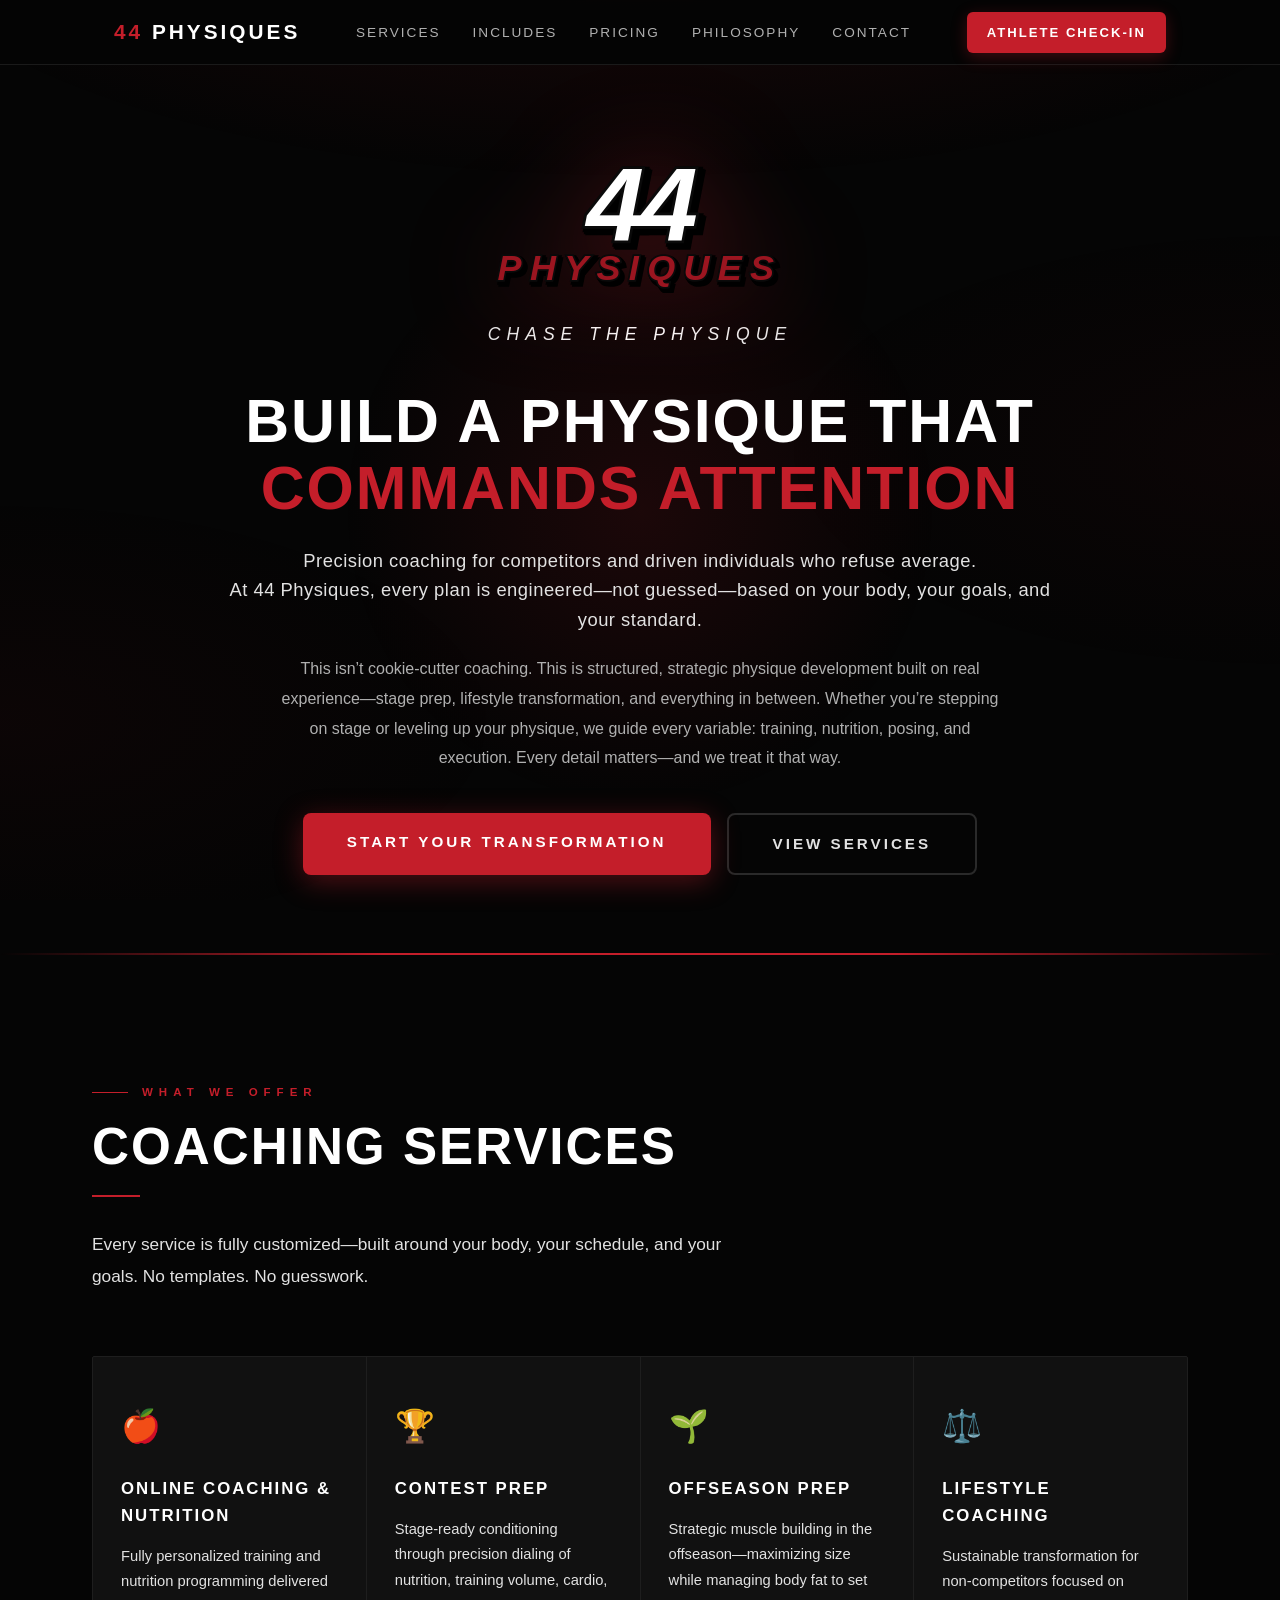
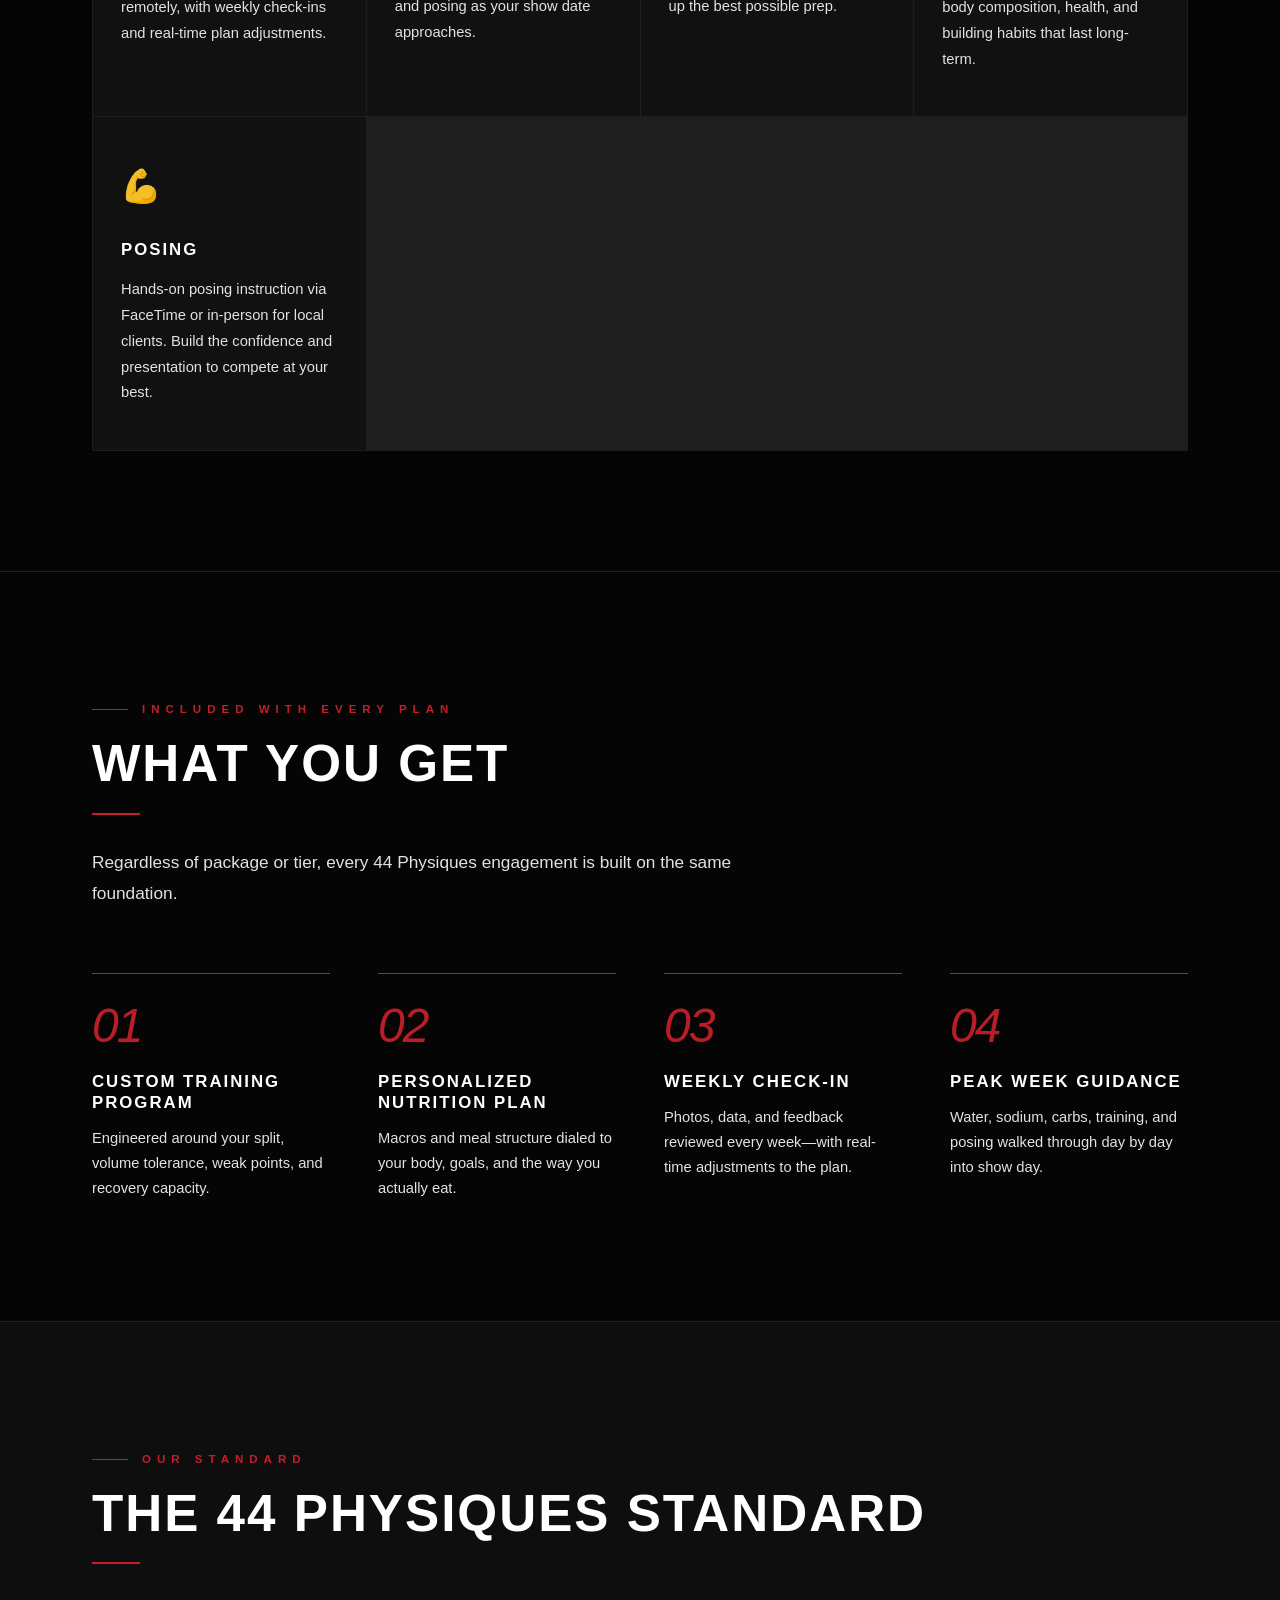
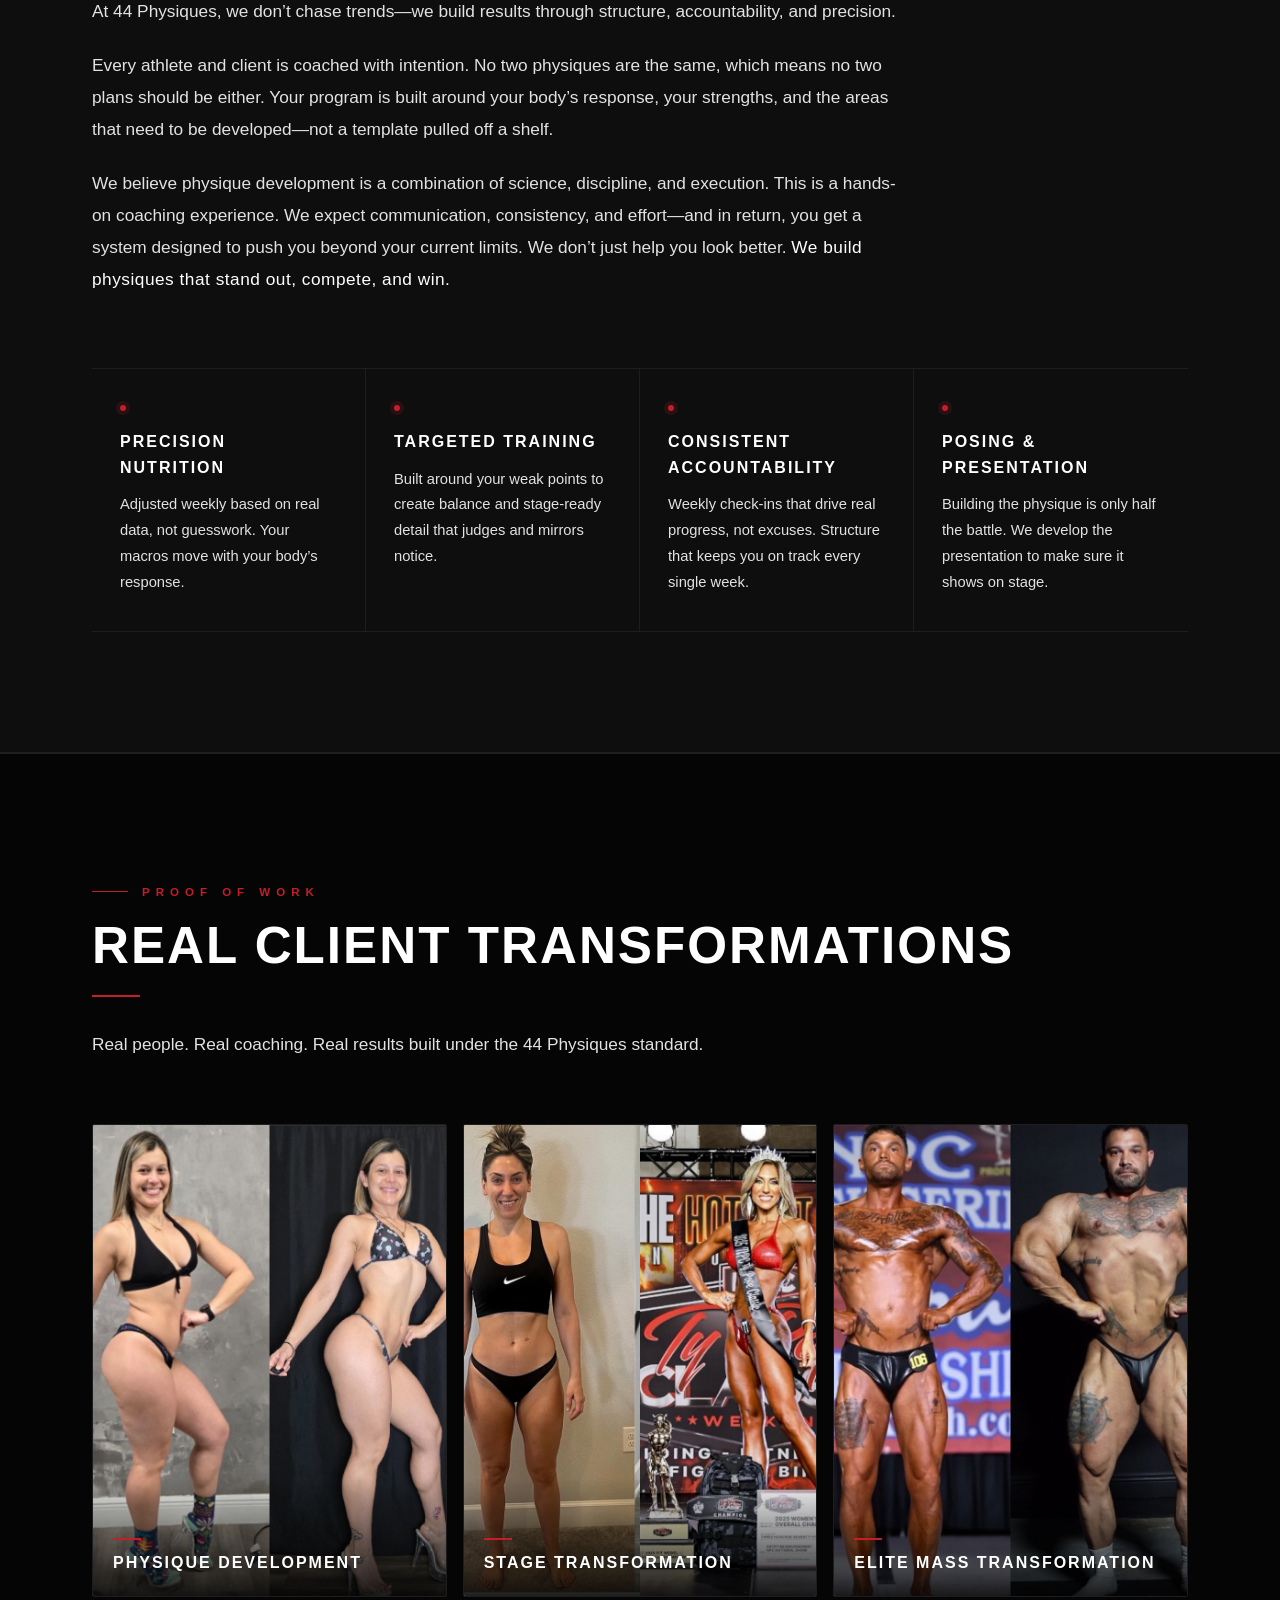
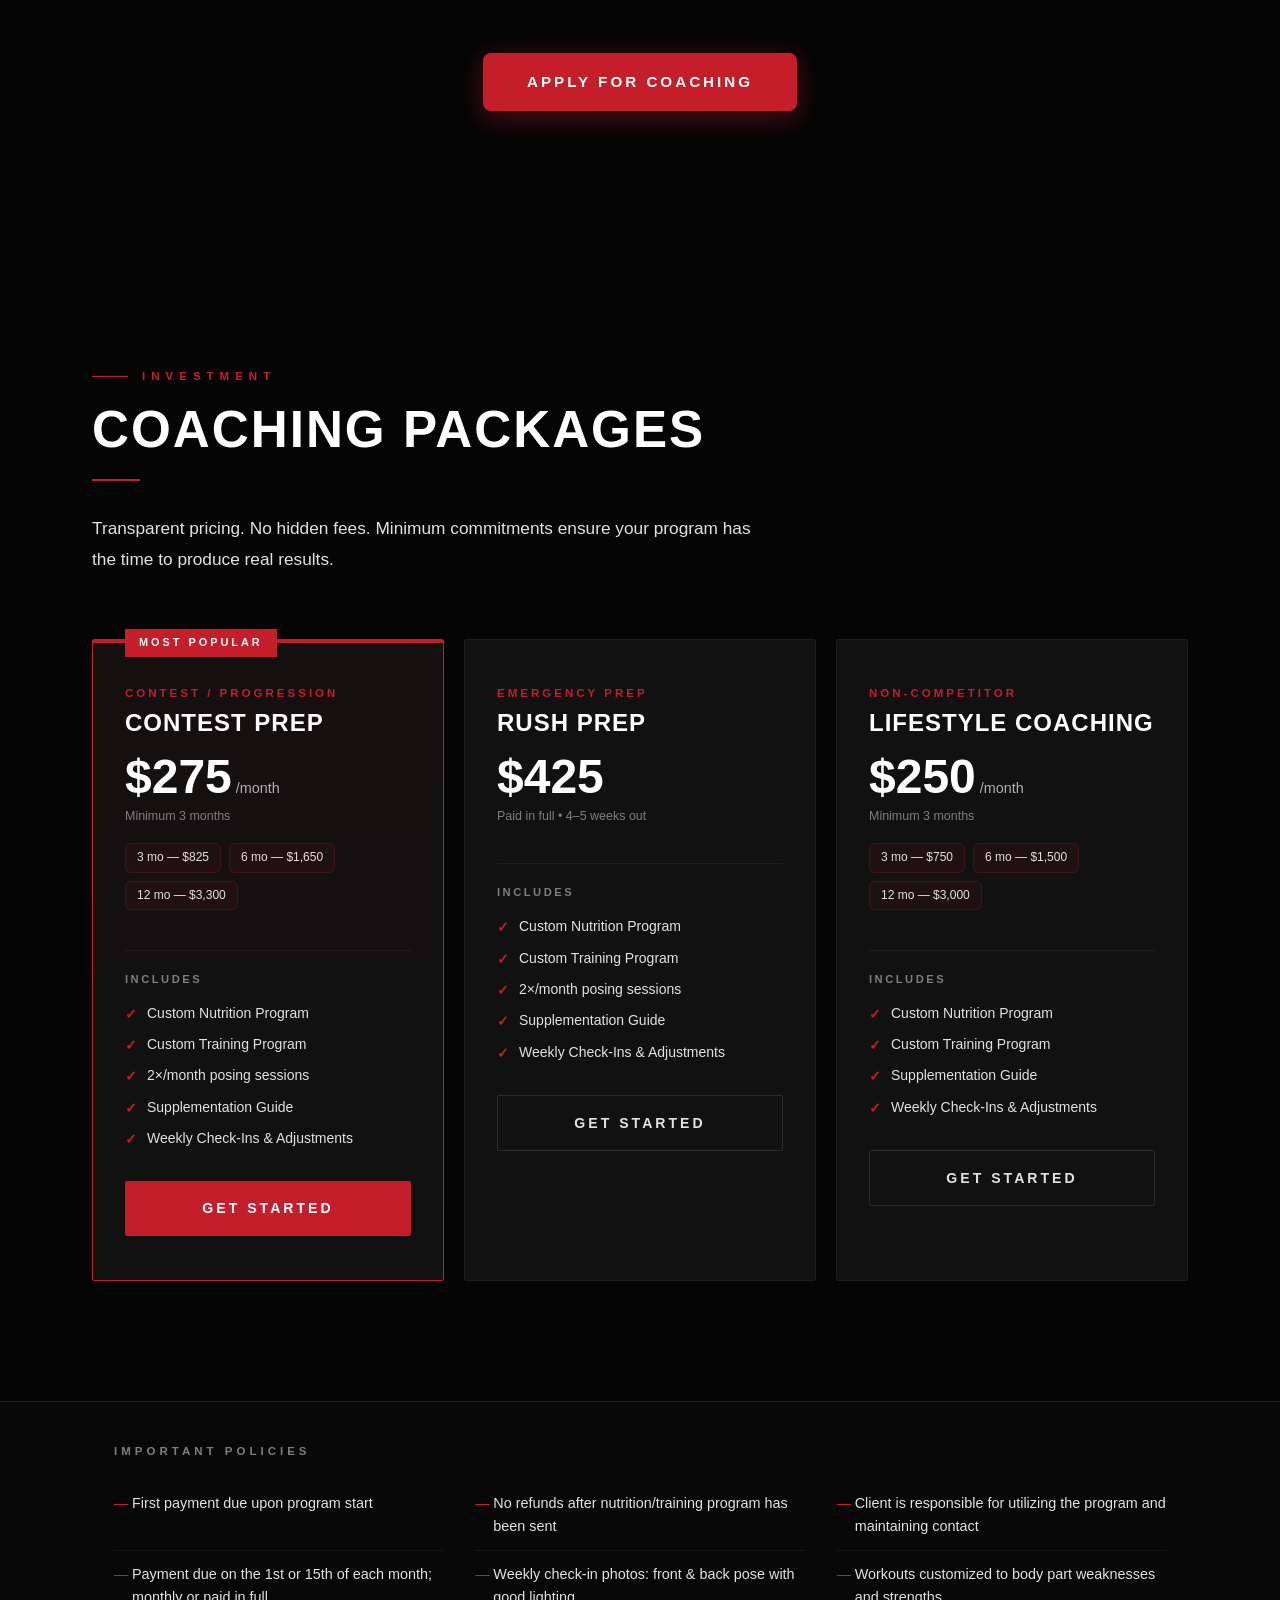
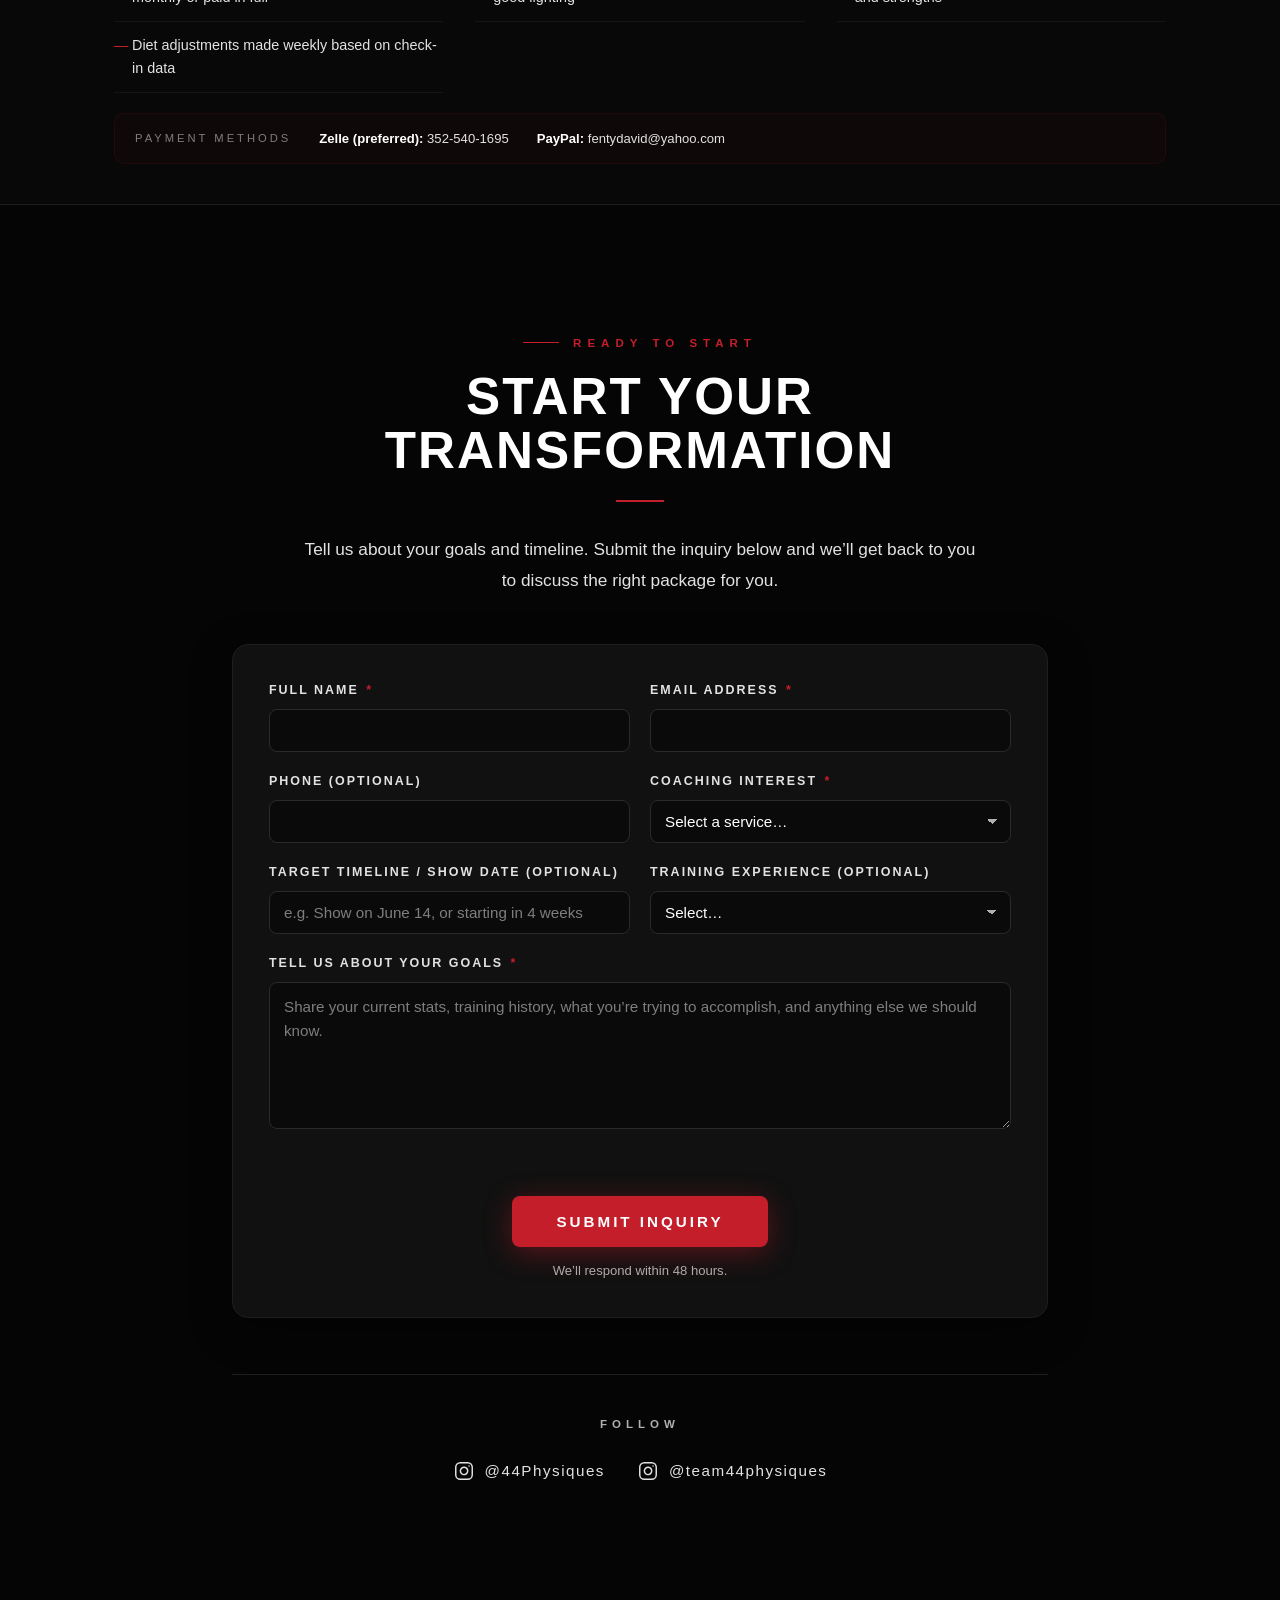
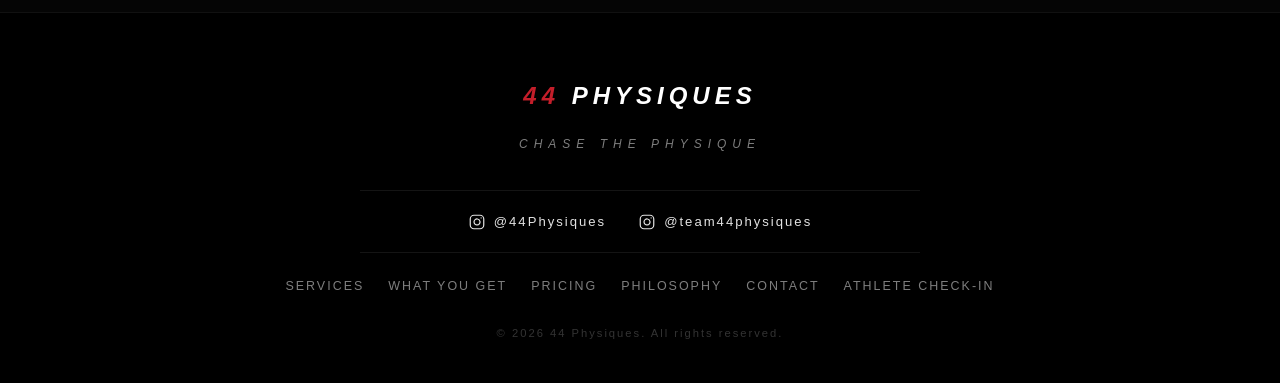
==== index.html @ 6a5514ee "Fix image paths to match uploaded folder and filenames Corrects src from images/nani.jpg to image/Na" ====
<!DOCTYPE html>
<html lang="en">
<head>
    <meta charset="UTF-8">
    <meta name="viewport" content="width=device-width, initial-scale=1.0">
    <title>44 Physiques | Precision Physique Coaching</title>
    <meta name="description" content="Precision coaching for competitors and driven individuals. Contest prep, lifestyle coaching, nutrition programming, and posing. Chase the Physique.">
    <link rel="preconnect" href="<https://fonts.googleapis.com>">
    <link rel="preconnect" href="<https://fonts.gstatic.com>" crossorigin>
    <link href="<https://fonts.googleapis.com/css2?family=Oswald:wght@400;500;600;700&family=Roboto:wght@300;400;500;700&display=swap>" rel="stylesheet">
    <link rel="stylesheet" href="styles.css">
</head>
<body>

    <!-- ===== STICKY NAV ===== -->
    <nav class="nav" id="mainNav">
        <div class="nav-inner">
            <a href="#home" class="nav-brand"><span>44</span> Physiques</a>
            <ul class="nav-links">
                <li><a href="#services">Services</a></li>
                <li><a href="#includes">Includes</a></li>
                <li><a href="#pricing">Pricing</a></li>
                <li><a href="#philosophy">Philosophy</a></li>
                <li><a href="#contact">Contact</a></li>
            </ul>
            <a href="<https://zr5498tfmr-ux.github.io/44Physiques-check-in-form/>" class="nav-cta" target="_blank" rel="noopener">Athlete Check-In</a>
            <button class="nav-hamburger" onclick="toggleNav()" aria-label="Toggle menu" aria-expanded="false">
                <span></span><span></span><span></span>
            </button>
        </div>
        <div class="nav-mobile" id="navMobile">
            <a href="#services" onclick="closeNav()">Services</a>
            <a href="#includes" onclick="closeNav()">Includes</a>
            <a href="#pricing" onclick="closeNav()">Pricing</a>
            <a href="#philosophy" onclick="closeNav()">Philosophy</a>
            <a href="#contact" onclick="closeNav()">Contact</a>
            <a href="<https://zr5498tfmr-ux.github.io/44Physiques-check-in-form/>" class="nav-mobile-cta" target="_blank" rel="noopener">Athlete Check-In &rarr;</a>
        </div>
    </nav>

    <!-- ===== HERO ===== -->
    <section class="hero" id="home">
        <div class="hero-glow"></div>
        <div class="hero-content">
            <svg class="hero-logo" viewBox="0 0 520 190" xmlns="<http://www.w3.org/2000/svg>" aria-label="44 Physiques">
                <text x="268" y="123" text-anchor="middle" font-family="Oswald, sans-serif" font-weight="700" font-size="150" fill="#000000" stroke="#000000" stroke-width="12" paint-order="stroke" letter-spacing="-6" font-style="italic">44</text>
                <text x="266" y="121" text-anchor="middle" font-family="Oswald, sans-serif" font-weight="700" font-size="150" fill="#000000" stroke="#000000" stroke-width="12" paint-order="stroke" letter-spacing="-6" font-style="italic">44</text>
                <text x="264" y="119" text-anchor="middle" font-family="Oswald, sans-serif" font-weight="700" font-size="150" fill="#000000" stroke="#000000" stroke-width="12" paint-order="stroke" letter-spacing="-6" font-style="italic">44</text>
                <text x="260" y="115" text-anchor="middle" font-family="Oswald, sans-serif" font-weight="700" font-size="150" fill="#ffffff" stroke="#0a0a0a" stroke-width="8" paint-order="stroke" letter-spacing="-6" font-style="italic">44</text>
                <text x="265" y="177" text-anchor="middle" font-family="Oswald, sans-serif" font-weight="700" font-size="52" fill="#000000" stroke="#000000" stroke-width="8" paint-order="stroke" letter-spacing="12" font-style="italic">PHYSIQUES</text>
                <text x="263" y="175" text-anchor="middle" font-family="Oswald, sans-serif" font-weight="700" font-size="52" fill="#000000" stroke="#000000" stroke-width="8" paint-order="stroke" letter-spacing="12" font-style="italic">PHYSIQUES</text>
                <text x="260" y="172" text-anchor="middle" font-family="Oswald, sans-serif" font-weight="700" font-size="52" fill="#9b1520" stroke="#0a0a0a" stroke-width="5" paint-order="stroke" letter-spacing="12" font-style="italic">PHYSIQUES</text>
            </svg>

            <div class="hero-mantra">Chase the Physique</div>

            <h1 class="hero-headline">Build a Physique That<br><em>Commands Attention</em></h1>

            <p class="hero-sub">Precision coaching for competitors and driven individuals who refuse average.<br>At 44 Physiques, every plan is engineered&mdash;not guessed&mdash;based on your body, your goals, and your standard.</p>

            <p class="hero-body">This isn&rsquo;t cookie-cutter coaching. This is structured, strategic physique development built on real experience&mdash;stage prep, lifestyle transformation, and everything in between. Whether you&rsquo;re stepping on stage or leveling up your physique, we guide every variable: training, nutrition, posing, and execution. Every detail matters&mdash;and we treat it that way.</p>

            <div class="hero-btns">
                <a href="#pricing" class="btn-primary">Start Your Transformation</a>
                <a href="#services" class="btn-outline">View Services</a>
            </div>
        </div>
        <div class="hero-line"></div>
    </section>

    <!-- ===== SERVICES ===== -->
    <section id="services">
        <div class="section-inner">
            <p class="section-label">What We Offer</p>
            <h2 class="section-title">Coaching Services</h2>
            <div class="section-bar"></div>
            <p class="section-sub">Every service is fully customized&mdash;built around your body, your schedule, and your goals. No templates. No guesswork.</p>

            <div class="services-grid">
                <div class="service-card">
                    <span class="service-icon">&#127822;</span>
                    <h3 class="service-name">Online Coaching &amp; Nutrition</h3>
                    <p class="service-desc">Fully personalized training and nutrition programming delivered remotely, with weekly check-ins and real-time plan adjustments.</p>
                </div>
                <div class="service-card">
                    <span class="service-icon">&#127942;</span>
                    <h3 class="service-name">Contest Prep</h3>
                    <p class="service-desc">Stage-ready conditioning through precision dialing of nutrition, training volume, cardio, and posing as your show date approaches.</p>
                </div>
                <div class="service-card">
                    <span class="service-icon">&#127793;</span>
                    <h3 class="service-name">Offseason Prep</h3>
                    <p class="service-desc">Strategic muscle building in the offseason&mdash;maximizing size while managing body fat to set up the best possible prep.</p>
                </div>
                <div class="service-card">
                    <span class="service-icon">&#9878;&#65039;</span>
                    <h3 class="service-name">Lifestyle Coaching</h3>
                    <p class="service-desc">Sustainable transformation for non-competitors focused on body composition, health, and building habits that last long-term.</p>
                </div>
                <div class="service-card">
                    <span class="service-icon">&#128170;</span>
                    <h3 class="service-name">Posing</h3>
                    <p class="service-desc">Hands-on posing instruction via FaceTime or in-person for local clients. Build the confidence and presentation to compete at your best.</p>
                </div>
            </div>
        </div>
    </section>

    <!-- ===== WHAT YOU GET ===== -->
    <section id="includes" class="includes-section">
        <div class="section-inner">
            <p class="section-label">Included With Every Plan</p>
            <h2 class="section-title">What You Get</h2>
            <div class="section-bar"></div>
            <p class="section-sub">Regardless of package or tier, every 44 Physiques engagement is built on the same foundation.</p>

            <div class="includes-grid">
                <div class="include-item">
                    <span class="include-num">01</span>
                    <h3 class="include-name">Custom Training Program</h3>
                    <p class="include-desc">Engineered around your split, volume tolerance, weak points, and recovery capacity.</p>
                </div>
                <div class="include-item">
                    <span class="include-num">02</span>
                    <h3 class="include-name">Personalized Nutrition Plan</h3>
                    <p class="include-desc">Macros and meal structure dialed to your body, goals, and the way you actually eat.</p>
                </div>
                <div class="include-item">
                    <span class="include-num">03</span>
                    <h3 class="include-name">Weekly Check-In</h3>
                    <p class="include-desc">Photos, data, and feedback reviewed every week&mdash;with real-time adjustments to the plan.</p>
                </div>
                <div class="include-item">
                    <span class="include-num">04</span>
                    <h3 class="include-name">Peak Week Guidance</h3>
                    <p class="include-desc">Water, sodium, carbs, training, and posing walked through day by day into show day.</p>
                </div>
            </div>
        </div>
    </section>

    <!-- ===== PHILOSOPHY ===== -->
    <section id="philosophy" class="philosophy-section">
        <div class="section-inner">
            <p class="section-label">Our Standard</p>
            <h2 class="section-title">The 44 Physiques Standard</h2>
            <div class="section-bar"></div>

            <div class="philosophy-body">
                <p>At 44 Physiques, we don&rsquo;t chase trends&mdash;we build results through structure, accountability, and precision.</p>
                <p>Every athlete and client is coached with intention. No two physiques are the same, which means no two plans should be either. Your program is built around your body&rsquo;s response, your strengths, and the areas that need to be developed&mdash;not a template pulled off a shelf.</p>
                <p>We believe physique development is a combination of science, discipline, and execution. This is a hands-on coaching experience. We expect communication, consistency, and effort&mdash;and in return, you get a system designed to push you beyond your current limits. We don&rsquo;t just help you look better. <strong>We build physiques that stand out, compete, and win.</strong></p>
            </div>

            <div class="pillars-grid">
                <div class="pillar">
                    <div class="pillar-dot"></div>
                    <h3 class="pillar-title">Precision Nutrition</h3>
                    <p class="pillar-text">Adjusted weekly based on real data, not guesswork. Your macros move with your body&rsquo;s response.</p>
                </div>
                <div class="pillar">
                    <div class="pillar-dot"></div>
                    <h3 class="pillar-title">Targeted Training</h3>
                    <p class="pillar-text">Built around your weak points to create balance and stage-ready detail that judges and mirrors notice.</p>
                </div>
                <div class="pillar">
                    <div class="pillar-dot"></div>
                    <h3 class="pillar-title">Consistent Accountability</h3>
                    <p class="pillar-text">Weekly check-ins that drive real progress, not excuses. Structure that keeps you on track every single week.</p>
                </div>
                <div class="pillar">
                    <div class="pillar-dot"></div>
                    <h3 class="pillar-title">Posing &amp; Presentation</h3>
                    <p class="pillar-text">Building the physique is only half the battle. We develop the presentation to make sure it shows on stage.</p>
                </div>
            </div>
        </div>
    </section>

    <!-- ===== REAL CLIENT TRANSFORMATIONS ===== -->
    <section id="transformations" class="transformations-section">
        <div class="section-inner">
            <p class="section-label">Proof of Work</p>
            <h2 class="section-title">Real Client Transformations</h2>
            <div class="section-bar"></div>
            <p class="section-sub">Real people. Real coaching. Real results built under the 44 Physiques standard.</p>

            <div class="transformations-grid">
                <div class="transformation-card">
                    <img src="image/Nani.jpg" alt="Nani — Physique Development" class="transformation-img">
                    <div class="transformation-overlay">
                        <span class="transformation-label">Physique Development</span>
                    </div>
                </div>
                <div class="transformation-card">
                    <img src="image/Sandra.jpg" alt="Sandra — Stage Transformation" class="transformation-img">
                    <div class="transformation-overlay">
                        <span class="transformation-label">Stage Transformation</span>
                    </div>
                </div>
                <div class="transformation-card">
                    <img src="image/Ty.jpg" alt="Ty — Elite Mass Transformation" class="transformation-img">
                    <div class="transformation-overlay">
                        <span class="transformation-label">Elite Mass Transformation</span>
                    </div>
                </div>
            </div>

            <div class="transformations-cta">
                <a href="#contact" class="btn-primary">Apply for Coaching</a>
            </div>
        </div>
    </section>

    <!-- ===== PRICING ===== -->
    <section id="pricing">
        <div class="section-inner">
            <p class="section-label">Investment</p>
            <h2 class="section-title">Coaching Packages</h2>
            <div class="section-bar"></div>
            <p class="section-sub">Transparent pricing. No hidden fees. Minimum commitments ensure your program has the time to produce real results.</p>

            <div class="pricing-grid">

                <div class="pricing-card pricing-featured">
                    <div class="pricing-badge">Most Popular</div>
                    <p class="pricing-tier">Contest / Progression</p>
                    <h3 class="pricing-name">Contest Prep</h3>
                    <div class="pricing-amount">
                        <span class="price-num">$275</span><span class="price-per">/month</span>
                    </div>
                    <p class="pricing-min">Minimum 3 months</p>
                    <div class="bundle-row">
                        <span class="bundle-tag">3 mo &mdash; $825</span>
                        <span class="bundle-tag">6 mo &mdash; $1,650</span>
                        <span class="bundle-tag">12 mo &mdash; $3,300</span>
                    </div>
                    <div class="pricing-divider"></div>
                    <p class="includes-label">Includes</p>
                    <ul class="includes-list">
                        <li>Custom Nutrition Program</li>
                        <li>Custom Training Program</li>
                        <li>2&times;/month posing sessions</li>
                        <li>Supplementation Guide</li>
                        <li>Weekly Check-Ins &amp; Adjustments</li>
                    </ul>
                    <a href="#contact" class="pricing-btn pricing-btn-solid">Get Started</a>
                </div>

                <div class="pricing-card">
                    <p class="pricing-tier">Emergency Prep</p>
                    <h3 class="pricing-name">Rush Prep</h3>
                    <div class="pricing-amount">
                        <span class="price-num">$425</span>
                    </div>
                    <p class="pricing-min">Paid in full &bull; 4&ndash;5 weeks out</p>
                    <div class="pricing-divider" style="margin-top: 20px;"></div>
                    <p class="includes-label">Includes</p>
                    <ul class="includes-list">
                        <li>Custom Nutrition Program</li>
                        <li>Custom Training Program</li>
                        <li>2&times;/month posing sessions</li>
                        <li>Supplementation Guide</li>
                        <li>Weekly Check-Ins &amp; Adjustments</li>
                    </ul>
                    <a href="#contact" class="pricing-btn pricing-btn-outline">Get Started</a>
                </div>

                <div class="pricing-card">
                    <p class="pricing-tier">Non-Competitor</p>
                    <h3 class="pricing-name">Lifestyle Coaching</h3>
                    <div class="pricing-amount">
                        <span class="price-num">$250</span><span class="price-per">/month</span>
                    </div>
                    <p class="pricing-min">Minimum 3 months</p>
                    <div class="bundle-row">
                        <span class="bundle-tag">3 mo &mdash; $750</span>
                        <span class="bundle-tag">6 mo &mdash; $1,500</span>
                        <span class="bundle-tag">12 mo &mdash; $3,000</span>
                    </div>
                    <div class="pricing-divider"></div>
                    <p class="includes-label">Includes</p>
                    <ul class="includes-list">
                        <li>Custom Nutrition Program</li>
                        <li>Custom Training Program</li>
                        <li>Supplementation Guide</li>
                        <li>Weekly Check-Ins &amp; Adjustments</li>
                    </ul>
                    <a href="#contact" class="pricing-btn pricing-btn-outline">Get Started</a>
                </div>

            </div>
        </div>
    </section>

    <!-- ===== POLICIES ===== -->
    <div class="policies-section">
        <div class="policies-inner">
            <p class="policies-title">Important Policies</p>
            <div class="policies-grid">
                <div class="policy-item">First payment due upon program start</div>
                <div class="policy-item">No refunds after nutrition/training program has been sent</div>
                <div class="policy-item">Client is responsible for utilizing the program and maintaining contact</div>
                <div class="policy-item">Payment due on the 1st or 15th of each month; monthly or paid in full</div>
                <div class="policy-item">Weekly check-in photos: front &amp; back pose with good lighting</div>
                <div class="policy-item">Workouts customized to body part weaknesses and strengths</div>
                <div class="policy-item">Diet adjustments made weekly based on check-in data</div>
            </div>
            <div class="payment-row">
                <span class="payment-label">Payment Methods</span>
                <span class="payment-item"><strong>Zelle (preferred):</strong> 352-540-1695</span>
                <span class="payment-item"><strong>PayPal:</strong> fentydavid@yahoo.com</span>
            </div>
        </div>
    </div>

    <!-- ===== CONTACT / CTA ===== -->
    <section id="contact" class="contact-section">
        <div class="section-inner contact-inner">
            <div class="contact-header">
                <p class="section-label">Ready to Start</p>
                <h2 class="section-title">Start Your Transformation</h2>
                <div class="section-bar"></div>
                <p class="section-sub">Tell us about your goals and timeline. Submit the inquiry below and we&rsquo;ll get back to you to discuss the right package for you.</p>
            </div>

            <form id="inquiryForm" class="inquiry-form" onsubmit="return submitInquiry(event)">
                <div class="form-row">
                    <div class="form-field">
                        <label for="inq-name">Full Name <span class="req">*</span></label>
                        <input id="inq-name" name="name" type="text" required autocomplete="name">
                    </div>
                    <div class="form-field">
                        <label for="inq-email">Email Address <span class="req">*</span></label>
                        <input id="inq-email" name="email" type="email" required autocomplete="email">
                    </div>
                </div>

                <div class="form-row">
                    <div class="form-field">
                        <label for="inq-phone">Phone (optional)</label>
                        <input id="inq-phone" name="phone" type="tel" autocomplete="tel">
                    </div>
                    <div class="form-field">
                        <label for="inq-interest">Coaching Interest <span class="req">*</span></label>
                        <select id="inq-interest" name="interest" required>
                            <option value="">Select a service&hellip;</option>
                            <option>Online Coaching &amp; Nutrition</option>
                            <option>Contest Prep</option>
                            <option>Rush / Emergency Prep</option>
                            <option>Offseason Prep</option>
                            <option>Lifestyle Coaching</option>
                            <option>Posing</option>
                            <option>Not sure yet</option>
                        </select>
                    </div>
                </div>

                <div class="form-row">
                    <div class="form-field">
                        <label for="inq-timeline">Target Timeline / Show Date (optional)</label>
                        <input id="inq-timeline" name="timeline" type="text" placeholder="e.g. Show on June 14, or starting in 4 weeks">
                    </div>
                    <div class="form-field">
                        <label for="inq-experience">Training Experience (optional)</label>
                        <select id="inq-experience" name="experience">
                            <option value="">Select&hellip;</option>
                            <option>Beginner (0&ndash;1 yrs)</option>
                            <option>Intermediate (1&ndash;3 yrs)</option>
                            <option>Advanced (3+ yrs)</option>
                            <option>Competitor</option>
                        </select>
                    </div>
                </div>

                <div class="form-field form-field-full">
                    <label for="inq-goals">Tell Us About Your Goals <span class="req">*</span></label>
                    <textarea id="inq-goals" name="goals" rows="5" required placeholder="Share your current stats, training history, what you&rsquo;re trying to accomplish, and anything else we should know."></textarea>
                </div>

                <p id="inq-status" class="form-status" role="status" aria-live="polite"></p>

                <div class="form-actions">
                    <button type="submit" class="btn-primary">Submit Inquiry</button>
                    <p class="form-note">We&rsquo;ll respond within 48 hours.</p>
                </div>
            </form>

            <div class="social-row">
                <p class="social-label">Follow</p>
                <div class="social-links">
                    <a href="https://instagram.com/44physiques" class="social-link" target="_blank" rel="noopener">
                        <svg class="social-icon" viewBox="0 0 24 24" fill="none" stroke="currentColor" stroke-width="1.6" stroke-linecap="round" stroke-linejoin="round" aria-hidden="true">
                            <rect x="3" y="3" width="18" height="18" rx="5" ry="5"/>
                            <path d="M16 11.37A4 4 0 1 1 12.63 8 4 4 0 0 1 16 11.37z"/>
                            <line x1="17.5" y1="6.5" x2="17.51" y2="6.5"/>
                        </svg>
                        <span>@44Physiques</span>
                    </a>
                    <a href="https://instagram.com/team44physiques" class="social-link" target="_blank" rel="noopener">
                        <svg class="social-icon" viewBox="0 0 24 24" fill="none" stroke="currentColor" stroke-width="1.6" stroke-linecap="round" stroke-linejoin="round" aria-hidden="true">
                            <rect x="3" y="3" width="18" height="18" rx="5" ry="5"/>
                            <path d="M16 11.37A4 4 0 1 1 12.63 8 4 4 0 0 1 16 11.37z"/>
                            <line x1="17.5" y1="6.5" x2="17.51" y2="6.5"/>
                        </svg>
                        <span>@team44physiques</span>
                    </a>
                </div>
            </div>
        </div>
    </section>

    <!-- ===== FOOTER ===== -->
    <footer class="footer">
        <div class="footer-inner">
            <div class="footer-brand"><span>44</span> Physiques</div>
            <div class="footer-tagline">Chase the Physique</div>

            <div class="footer-social">
                <a href="https://instagram.com/44physiques" class="footer-social-link" target="_blank" rel="noopener" aria-label="@44Physiques on Instagram">
                    <svg viewBox="0 0 24 24" fill="none" stroke="currentColor" stroke-width="1.6" stroke-linecap="round" stroke-linejoin="round" aria-hidden="true">
                        <rect x="3" y="3" width="18" height="18" rx="5" ry="5"/>
                        <path d="M16 11.37A4 4 0 1 1 12.63 8 4 4 0 0 1 16 11.37z"/>
                        <line x1="17.5" y1="6.5" x2="17.51" y2="6.5"/>
                    </svg>
                    <span>@44Physiques</span>
                </a>
                <a href="https://instagram.com/team44physiques" class="footer-social-link" target="_blank" rel="noopener" aria-label="@team44physiques on Instagram">
                    <svg viewBox="0 0 24 24" fill="none" stroke="currentColor" stroke-width="1.6" stroke-linecap="round" stroke-linejoin="round" aria-hidden="true">
                        <rect x="3" y="3" width="18" height="18" rx="5" ry="5"/>
                        <path d="M16 11.37A4 4 0 1 1 12.63 8 4 4 0 0 1 16 11.37z"/>
                        <line x1="17.5" y1="6.5" x2="17.51" y2="6.5"/>
                    </svg>
                    <span>@team44physiques</span>
                </a>
            </div>

            <nav class="footer-links" aria-label="Footer navigation">
                <a href="#services">Services</a>
                <a href="#includes">What You Get</a>
                <a href="#pricing">Pricing</a>
                <a href="#philosophy">Philosophy</a>
                <a href="#contact">Contact</a>
                <a href="<https://zr5498tfmr-ux.github.io/44Physiques-check-in-form/>" target="_blank" rel="noopener">Athlete Check-In</a>
            </nav>
            <p class="footer-copy">&copy; 2026 44 Physiques. All rights reserved.</p>
        </div>
    </footer>

    <script>
        function toggleNav() {
            var mobile = document.getElementById('navMobile');
            var btn = document.querySelector('.nav-hamburger');
            var open = mobile.classList.toggle('open');
            btn.setAttribute('aria-expanded', open);
        }
        function closeNav() {
            document.getElementById('navMobile').classList.remove('open');
            document.querySelector('.nav-hamburger').setAttribute('aria-expanded', 'false');
        }
        document.addEventListener('click', function(e) {
            if (!document.querySelector('.nav').contains(e.target)) closeNav();
        });

        // Paste the Apps Script Web App URL here after deploying inquiry-apps-script.gs.
        // See inquiry-apps-script.gs for deployment steps.
        var INQUIRY_ENDPOINT = 'https://script.google.com/macros/s/AKfycbzaGLiDpKqS3WDKE1M1QRvwMwpSnvZt2cCyw9znLLKpZu90m75w88LRrGOWX0IQ-DG9_g/exec';

        function submitInquiry(e) {
            e.preventDefault();
            var f = e.target;
            var els = f.elements;
            var status = document.getElementById('inq-status');
            var btn = f.querySelector('button[type="submit"]');

            if (!INQUIRY_ENDPOINT) {
                status.textContent = 'Inquiry form is not configured yet. Please reach us on Instagram @44physiques.';
                status.className = 'form-status form-status-err';
                return false;
            }

            var payload = {
                name:       els['name'].value,
                email:      els['email'].value,
                phone:      els['phone'].value,
                interest:   els['interest'].value,
                timeline:   els['timeline'].value,
                experience: els['experience'].value,
                goals:      els['goals'].value,
                submittedAt: new Date().toISOString()
            };

            btn.disabled = true;
            var originalLabel = btn.textContent;
            btn.textContent = 'Sending…';
            status.textContent = 'Sending your inquiry…';
            status.className = 'form-status';

            fetch(INQUIRY_ENDPOINT, {
                method: 'POST',
                headers: { 'Content-Type': 'text/plain;charset=utf-8' },
                body: JSON.stringify(payload)
            })
                .then(function(r) { return r.text().then(function(t){ return { status: r.status, text: t }; }); })
                .then(function(r) {
                    var res;
                    try { res = JSON.parse(r.text); } catch (_) { res = null; }
                    if (res && res.ok) {
                        f.reset();
                        status.textContent = 'Thanks! Your inquiry is on its way. We\u2019ll be in touch within 48 hours.';
                        status.className = 'form-status form-status-ok';
                        btn.textContent = 'Sent \u2713';
                        return;
                    }
                    var detail = res && res.error
                        ? 'Error: ' + res.error + (res.stage ? ' (stage: ' + res.stage + ')' : '')
                        : 'HTTP ' + r.status + ' — ' + (r.text.slice(0, 200) || 'empty response');
                    status.textContent = 'Something went wrong. ' + detail;
                    status.className = 'form-status form-status-err';
                    btn.disabled = false;
                    btn.textContent = originalLabel;
                })
                .catch(function(err) {
                    status.textContent = 'Network error: ' + (err && err.message ? err.message : err);
                    status.className = 'form-status form-status-err';
                    btn.disabled = false;
                    btn.textContent = originalLabel;
                });

            return false;
        }
    </script>

</body>
</html>
---- styles.css ----
/* ===== RESET & BASE ===== */
*, *::before, *::after { box-sizing: border-box; margin: 0; padding: 0; }

:root {
    --black:        #050505;
    --black-light:  #0e0e0e;
    --card-bg:      #111111;
    --border:       #1e1e1e;
    --border-hover: #2a2a2a;
    --red:          #c41e2a;
    --red-hover:    #e02535;
    --red-dark:     #8b1520;
    --white:        #ffffff;
    --gray-light:   #e2e2e2;
    --gray:         #b0b0b0;
    --gray-dark:    #7e7e7e;
}

html { scroll-behavior: smooth; }

body {
    font-family: 'Roboto', Arial, sans-serif;
    background-color: var(--black);
    color: var(--white);
    line-height: 1.6;
    min-height: 100vh;
}

body::before {
    content: '';
    position: fixed;
    top: 0; left: 0; right: 0; bottom: 0;
    background:
        radial-gradient(ellipse 120% 60% at 50% -10%, rgba(196,30,42,0.12) 0%, transparent 50%),
        radial-gradient(ellipse 80%  50% at 100% 50%, rgba(196,30,42,0.04) 0%, transparent 50%),
        radial-gradient(ellipse 80%  50% at 0%   80%, rgba(196,30,42,0.04) 0%, transparent 50%);
    pointer-events: none;
    z-index: 0;
}

/* ===== STICKY NAV ===== */
.nav {
    position: sticky;
    top: 0;
    z-index: 200;
    background: rgba(5,5,5,0.95);
    backdrop-filter: blur(16px);
    -webkit-backdrop-filter: blur(16px);
    border-bottom: 1px solid #1a1a1a;
}

.nav-inner {
    max-width: 1100px;
    margin: 0 auto;
    padding: 0 24px;
    display: flex;
    align-items: center;
    justify-content: space-between;
    height: 64px;
}

.nav-brand {
    font-family: 'Oswald', sans-serif;
    font-size: 1.3rem;
    font-weight: 700;
    letter-spacing: 3px;
    text-transform: uppercase;
    color: var(--white);
    text-decoration: none;
}
.nav-brand span { color: var(--red); }

.nav-links {
    display: flex;
    align-items: center;
    gap: 32px;
    list-style: none;
}
.nav-links a {
    font-family: 'Oswald', sans-serif;
    font-size: 0.85rem;
    font-weight: 500;
    letter-spacing: 2px;
    text-transform: uppercase;
    color: var(--gray);
    text-decoration: none;
    transition: color 0.2s;
}
.nav-links a:hover { color: var(--white); }

.nav-cta {
    font-family: 'Oswald', sans-serif;
    font-size: 0.82rem;
    font-weight: 600;
    letter-spacing: 2px;
    text-transform: uppercase;
    color: var(--white);
    background: var(--red);
    padding: 10px 20px;
    border-radius: 6px;
    text-decoration: none;
    white-space: nowrap;
    box-shadow: 0 4px 16px rgba(196,30,42,0.3);
    transition: all 0.25s ease;
}
.nav-cta:hover {
    background: var(--red-hover);
    box-shadow: 0 6px 24px rgba(196,30,42,0.5);
    transform: translateY(-1px);
}

.nav-hamburger {
    display: none;
    flex-direction: column;
    gap: 5px;
    cursor: pointer;
    background: none;
    border: none;
    padding: 4px;
}
.nav-hamburger span {
    display: block;
    width: 24px;
    height: 2px;
    background: var(--white);
    border-radius: 2px;
    transition: all 0.3s ease;
}

.nav-mobile {
    display: none;
    flex-direction: column;
    background: rgba(8,8,8,0.98);
    border-top: 1px solid #1a1a1a;
    padding: 12px 24px 24px;
}
.nav-mobile.open { display: flex; }
.nav-mobile a {
    font-family: 'Oswald', sans-serif;
    font-size: 1rem;
    font-weight: 500;
    letter-spacing: 2px;
    text-transform: uppercase;
    color: var(--gray-light);
    text-decoration: none;
    padding: 14px 0;
    border-bottom: 1px solid #1a1a1a;
    transition: color 0.2s;
}
.nav-mobile a:hover { color: var(--red); }
.nav-mobile-cta {
    margin-top: 16px;
    text-align: center;
    background: var(--red) !important;
    color: var(--white) !important;
    padding: 14px !important;
    border-radius: 6px;
    border-bottom: none !important;
}

/* ===== HERO ===== */
.hero {
    position: relative;
    padding: 96px 24px 80px;
    text-align: center;
    overflow: hidden;
}

.hero-glow {
    position: absolute;
    top: 50%; left: 50%;
    transform: translate(-50%, -50%);
    width: 700px; height: 700px;
    background: radial-gradient(circle, rgba(196,30,42,0.12) 0%, transparent 60%);
    animation: heroGlow 4s ease-in-out infinite alternate;
    pointer-events: none;
}
@keyframes heroGlow {
    0%   { opacity: 0.6; transform: translate(-50%,-50%) scale(0.9); }
    100% { opacity: 1;   transform: translate(-50%,-50%) scale(1.1); }
}

.hero-line {
    position: absolute;
    bottom: 0; left: 0; right: 0;
    height: 2px;
    background: linear-gradient(90deg, transparent 0%, var(--red) 30%, var(--red) 70%, transparent 100%);
}

.hero-content {
    max-width: 860px;
    margin: 0 auto;
    position: relative;
    z-index: 1;
}

.hero-logo {
    width: 360px;
    max-width: 88%;
    height: auto;
    margin-bottom: 20px;
    filter: drop-shadow(0 0 50px rgba(196,30,42,0.35));
}

.hero-mantra {
    font-family: 'Oswald', sans-serif;
    font-size: 1.1rem;
    font-weight: 500;
    font-style: italic;
    letter-spacing: 6px;
    text-transform: uppercase;
    margin-bottom: 40px;
    background: linear-gradient(90deg, var(--gray-dark) 0%, var(--gray-light) 12%, var(--white) 20%, var(--gray-light) 28%, var(--gray-dark) 40%, var(--gray-dark) 100%);
    background-size: 250% 100%;
    -webkit-background-clip: text;
    -webkit-text-fill-color: transparent;
    background-clip: text;
    animation: mantraSweep 4s ease-in-out infinite;
}
@keyframes mantraSweep {
    0%   { background-position: 100% 50%; }
    100% { background-position: -50% 50%; }
}

.hero-headline {
    font-family: 'Oswald', sans-serif;
    font-size: clamp(2.2rem, 6vw, 3.8rem);
    font-weight: 700;
    letter-spacing: 2px;
    text-transform: uppercase;
    line-height: 1.1;
    margin-bottom: 24px;
}
.hero-headline em { font-style: normal; color: var(--red); }

.hero-sub {
    font-family: 'Oswald', sans-serif;
    font-size: 1.15rem;
    font-weight: 400;
    color: var(--gray-light);
    letter-spacing: 0.5px;
    margin-bottom: 20px;
    line-height: 1.6;
}

.hero-body {
    font-size: 1rem;
    color: var(--gray);
    max-width: 720px;
    margin: 0 auto 40px;
    line-height: 1.85;
}

.hero-btns {
    display: flex;
    gap: 16px;
    justify-content: center;
    flex-wrap: wrap;
}

.btn-primary {
    font-family: 'Oswald', sans-serif;
    font-size: 0.95rem;
    font-weight: 700;
    letter-spacing: 3px;
    text-transform: uppercase;
    color: var(--white);
    background: var(--red);
    padding: 17px 44px;
    border-radius: 8px;
    text-decoration: none;
    display: inline-block;
    box-shadow: 0 6px 28px rgba(196,30,42,0.4);
    position: relative;
    overflow: hidden;
    transition: all 0.3s ease;
}
.btn-primary::before {
    content: '';
    position: absolute;
    top: 0; left: -100%; width: 100%; height: 100%;
    background: linear-gradient(90deg, transparent, rgba(255,255,255,0.15), transparent);
    transition: left 0.5s ease;
}
.btn-primary:hover::before { left: 100%; }
.btn-primary:hover {
    background: var(--red-hover);
    box-shadow: 0 8px 40px rgba(196,30,42,0.55);
    transform: translateY(-3px);
}

.btn-outline {
    font-family: 'Oswald', sans-serif;
    font-size: 0.95rem;
    font-weight: 600;
    letter-spacing: 3px;
    text-transform: uppercase;
    color: var(--gray-light);
    background: transparent;
    border: 2px solid var(--border-hover);
    padding: 17px 44px;
    border-radius: 8px;
    text-decoration: none;
    display: inline-block;
    transition: all 0.3s ease;
}
.btn-outline:hover { border-color: var(--red); color: var(--white); }

/* ===== SHARED SECTION STYLES ===== */
section { position: relative; z-index: 1; }

.section-inner {
    max-width: 1160px;
    margin: 0 auto;
    padding: 120px 32px;
}

.section-label {
    display: inline-flex;
    align-items: center;
    gap: 14px;
    font-family: 'Oswald', sans-serif;
    font-size: 0.72rem;
    font-weight: 600;
    letter-spacing: 6px;
    text-transform: uppercase;
    color: var(--red);
    margin-bottom: 18px;
}
.section-label::before {
    content: '';
    width: 36px;
    height: 1px;
    background: var(--red);
    display: inline-block;
}

.section-title {
    font-family: 'Oswald', sans-serif;
    font-size: clamp(2rem, 4.4vw, 3.2rem);
    font-weight: 700;
    letter-spacing: 2px;
    text-transform: uppercase;
    line-height: 1.05;
    margin-bottom: 22px;
}

.section-bar {
    width: 48px;
    height: 2px;
    background: var(--red);
    border-radius: 0;
    margin-bottom: 32px;
}

.section-sub {
    font-size: 1.08rem;
    color: var(--gray-light);
    max-width: 680px;
    line-height: 1.8;
    font-weight: 300;
}

/* ===== SERVICES ===== */
.services-grid {
    display: grid;
    grid-template-columns: repeat(auto-fit, minmax(220px, 1fr));
    gap: 1px;
    margin-top: 64px;
    background: var(--border);
    border: 1px solid var(--border);
    border-radius: 2px;
    overflow: hidden;
}

.service-card {
    background: var(--card-bg);
    border: none;
    border-radius: 0;
    padding: 44px 28px;
    text-align: left;
    position: relative;
    overflow: hidden;
    transition: background 0.3s ease;
}
.service-card::after {
    content: '';
    position: absolute;
    top: 0; left: 0;
    width: 3px; height: 100%;
    background: var(--red);
    transform: scaleY(0);
    transform-origin: top;
    transition: transform 0.35s ease;
}
.service-card:hover {
    background: #141414;
}
.service-card:hover::after { transform: scaleY(1); }

.service-icon { font-size: 2rem; display: block; margin-bottom: 24px; opacity: 0.95; }
.service-name {
    font-family: 'Oswald', sans-serif;
    font-size: 1.05rem;
    font-weight: 600;
    letter-spacing: 2px;
    text-transform: uppercase;
    color: var(--white);
    margin-bottom: 14px;
}
.service-desc { font-size: 0.92rem; color: var(--gray-light); line-height: 1.75; font-weight: 300; }

/* ===== WHAT YOU GET ===== */
.includes-section {
    background: var(--black);
    border-top: 1px solid var(--border);
    position: relative;
}
.includes-grid {
    display: grid;
    grid-template-columns: repeat(4, 1fr);
    gap: 48px;
    margin-top: 64px;
}
.include-item {
    border-top: 1px solid var(--red);
    padding-top: 28px;
    position: relative;
}
.include-num {
    font-family: 'Oswald', sans-serif;
    font-style: italic;
    font-weight: 300;
    font-size: 3rem;
    color: var(--red);
    letter-spacing: -2px;
    line-height: 1;
    display: block;
    margin-bottom: 22px;
    opacity: 0.95;
}
.include-name {
    font-family: 'Oswald', sans-serif;
    font-size: 1.05rem;
    font-weight: 600;
    letter-spacing: 2px;
    text-transform: uppercase;
    color: var(--white);
    margin-bottom: 12px;
    line-height: 1.25;
}
.include-desc {
    font-size: 0.92rem;
    color: var(--gray-light);
    line-height: 1.7;
    font-weight: 300;
}

/* ===== PHILOSOPHY ===== */
.philosophy-section {
    background: var(--black-light);
    border-top: 1px solid var(--border);
    border-bottom: 1px solid var(--border);
}

.philosophy-body {
    max-width: 820px;
    display: flex;
    flex-direction: column;
    gap: 22px;
    margin: 12px 0 72px;
}
.philosophy-body p { font-size: 1.08rem; color: var(--gray-light); line-height: 1.85; font-weight: 300; }
.philosophy-body strong { color: var(--white); font-weight: 500; letter-spacing: 0.5px; }

.pillars-grid {
    display: grid;
    grid-template-columns: repeat(auto-fit, minmax(220px, 1fr));
    gap: 0;
    border-top: 1px solid var(--border);
}

.pillar {
    background: transparent;
    border: none;
    border-right: 1px solid var(--border);
    border-bottom: 1px solid var(--border);
    border-radius: 0;
    padding: 36px 28px;
    transition: background 0.3s ease;
    position: relative;
}
.pillar:last-child { border-right: none; }
.pillar:hover {
    background: rgba(196,30,42,0.05);
}
.pillar-dot {
    width: 6px; height: 6px;
    background: var(--red);
    border-radius: 50%;
    margin-bottom: 18px;
    box-shadow: 0 0 0 4px rgba(196,30,42,0.15);
}
.pillar-title {
    font-family: 'Oswald', sans-serif;
    font-size: 1rem;
    font-weight: 600;
    letter-spacing: 2px;
    text-transform: uppercase;
    color: var(--white);
    margin-bottom: 12px;
}
.pillar-text { font-size: 0.92rem; color: var(--gray-light); line-height: 1.75; font-weight: 300; }

/* ===== PRICING ===== */
.pricing-grid {
    display: grid;
    grid-template-columns: repeat(auto-fit, minmax(300px, 1fr));
    gap: 20px;
    margin-top: 64px;
    align-items: stretch;
}

.pricing-card {
    background: var(--card-bg);
    border: 1px solid var(--border);
    border-radius: 2px;
    padding: 44px 32px;
    position: relative;
    transition: border-color 0.3s ease, transform 0.3s ease;
    display: flex;
    flex-direction: column;
}
.pricing-card:hover {
    border-color: rgba(196,30,42,0.45);
    transform: translateY(-3px);
}

.pricing-featured {
    border-color: var(--red);
    background: linear-gradient(180deg, #141010 0%, var(--card-bg) 100%);
}
.pricing-featured::before {
    content: '';
    position: absolute;
    top: 0; left: 0; right: 0;
    height: 3px;
    background: var(--red);
}
.pricing-featured:hover {
    border-color: var(--red-hover);
}

.pricing-badge {
    position: absolute;
    top: -11px; left: 32px;
    background: var(--red);
    color: var(--white);
    font-family: 'Oswald', sans-serif;
    font-size: 0.68rem;
    font-weight: 700;
    letter-spacing: 3px;
    text-transform: uppercase;
    padding: 5px 14px;
    border-radius: 0;
    white-space: nowrap;
}

.pricing-tier {
    font-family: 'Oswald', sans-serif;
    font-size: 0.72rem;
    font-weight: 600;
    letter-spacing: 3px;
    text-transform: uppercase;
    color: var(--red);
    margin-bottom: 6px;
}
.pricing-name {
    font-family: 'Oswald', sans-serif;
    font-size: 1.5rem;
    font-weight: 700;
    letter-spacing: 1px;
    text-transform: uppercase;
    color: var(--white);
    margin-bottom: 16px;
    line-height: 1.2;
}

.pricing-amount { margin-bottom: 6px; }
.price-num { font-family: 'Oswald', sans-serif; font-size: 3rem; font-weight: 700; color: var(--white); line-height: 1; }
.price-per { font-size: 0.9rem; color: var(--gray); margin-left: 4px; }
.pricing-min { font-size: 0.78rem; color: var(--gray-dark); margin-bottom: 16px; }

.bundle-row { display: flex; flex-wrap: wrap; gap: 8px; margin-bottom: 20px; }
.bundle-tag {
    background: rgba(196,30,42,0.08);
    border: 1px solid rgba(196,30,42,0.2);
    border-radius: 6px;
    padding: 4px 11px;
    font-family: 'Oswald', sans-serif;
    font-size: 0.75rem;
    font-weight: 500;
    color: var(--gray-light);
}

.pricing-divider { height: 1px; background: var(--border); margin: 20px 0; }
.includes-label {
    font-family: 'Oswald', sans-serif;
    font-size: 0.7rem;
    font-weight: 600;
    letter-spacing: 2.5px;
    text-transform: uppercase;
    color: var(--gray-dark);
    margin-bottom: 14px;
}
.includes-list { list-style: none; display: flex; flex-direction: column; gap: 10px; }
.includes-list li {
    display: flex;
    align-items: flex-start;
    gap: 10px;
    font-size: 0.875rem;
    color: var(--gray-light);
    line-height: 1.45;
}
.includes-list li::before { content: '✓'; color: var(--red); font-weight: 700; flex-shrink: 0; margin-top: 1px; }

.pricing-btn {
    display: block;
    margin-top: auto;
    margin-top: 32px;
    font-family: 'Oswald', sans-serif;
    font-size: 0.88rem;
    font-weight: 700;
    letter-spacing: 3px;
    text-transform: uppercase;
    text-align: center;
    text-decoration: none;
    padding: 16px;
    border-radius: 2px;
    transition: all 0.3s ease;
}
.pricing-btn-solid { background: var(--red); color: var(--white); }
.pricing-btn-solid:hover { background: var(--red-hover); }
.pricing-btn-outline { background: transparent; color: var(--gray-light); border: 1px solid var(--border-hover); }
.pricing-btn-outline:hover { border-color: var(--red); color: var(--white); background: rgba(196,30,42,0.05); }

/* ===== POLICIES ===== */
.policies-section { background: #080808; border-top: 1px solid var(--border); position: relative; z-index: 1; }
.policies-inner { max-width: 1100px; margin: 0 auto; padding: 40px 24px; }
.policies-title {
    font-family: 'Oswald', sans-serif;
    font-size: 0.72rem;
    font-weight: 600;
    letter-spacing: 4px;
    text-transform: uppercase;
    color: var(--gray-dark);
    margin-bottom: 20px;
}
.policies-grid { display: grid; grid-template-columns: repeat(auto-fit, minmax(260px, 1fr)); gap: 0 32px; }
.policy-item {
    font-size: 0.9rem;
    color: var(--gray-light);
    line-height: 1.6;
    padding: 12px 0 12px 18px;
    border-bottom: 1px solid #141414;
    position: relative;
}
.policy-item::before { content: '—'; position: absolute; left: 0; color: var(--red); }
.payment-row {
    margin-top: 20px;
    padding: 14px 20px;
    background: rgba(196,30,42,0.04);
    border: 1px solid rgba(196,30,42,0.1);
    border-radius: 10px;
    display: flex;
    flex-wrap: wrap;
    align-items: center;
    gap: 10px 28px;
}
.payment-label { font-family: 'Oswald', sans-serif; font-size: 0.7rem; letter-spacing: 3px; text-transform: uppercase; color: var(--gray-dark); }
.payment-item { font-size: 0.82rem; color: var(--gray-light); }
.payment-item strong { color: var(--white); }

/* ===== CONTACT ===== */
.contact-section { border-top: 1px solid var(--border); position: relative; z-index: 1; }
.contact-inner { max-width: 880px; }
.contact-header { text-align: center; margin-bottom: 48px; }
.contact-header .section-bar { margin-left: auto; margin-right: auto; }
.contact-header .section-sub { margin-left: auto; margin-right: auto; }

.contact-items { display: flex; justify-content: center; flex-wrap: wrap; gap: 20px 32px; margin-top: 40px; }
.contact-item { display: flex; align-items: center; gap: 8px; font-size: 0.95rem; color: var(--gray-light); }
.contact-icon { font-size: 1.1rem; }

/* ===== SOCIAL (contact) ===== */
.social-row {
    margin-top: 56px;
    padding-top: 40px;
    border-top: 1px solid var(--border);
    text-align: center;
}
.social-label {
    font-family: 'Oswald', sans-serif;
    font-size: 0.72rem;
    font-weight: 600;
    letter-spacing: 5px;
    text-transform: uppercase;
    color: var(--gray);
    margin-bottom: 18px;
}
.social-links {
    display: flex;
    justify-content: center;
    flex-wrap: wrap;
    gap: 14px 28px;
}
.social-link {
    display: inline-flex;
    align-items: center;
    gap: 10px;
    text-decoration: none;
    color: var(--gray-light);
    font-family: 'Oswald', sans-serif;
    font-size: 0.95rem;
    letter-spacing: 1.5px;
    padding: 8px 2px;
    transition: color 0.2s ease;
}
.social-link:hover { color: var(--red); }
.social-icon {
    width: 22px;
    height: 22px;
    flex-shrink: 0;
}

/* ===== INQUIRY FORM ===== */
.inquiry-form {
    background: var(--card-bg);
    border: 1px solid var(--border);
    border-radius: 16px;
    padding: 36px;
    display: flex;
    flex-direction: column;
    gap: 20px;
    box-shadow: 0 12px 40px rgba(0,0,0,0.4);
}
.form-row { display: grid; grid-template-columns: 1fr 1fr; gap: 20px; }
.form-field { display: flex; flex-direction: column; gap: 8px; }
.form-field-full { width: 100%; }
.form-field label {
    font-family: 'Oswald', sans-serif;
    font-size: 0.78rem;
    font-weight: 600;
    letter-spacing: 2px;
    text-transform: uppercase;
    color: var(--gray-light);
}
.form-field .req { color: var(--red); margin-left: 2px; }
.form-field input,
.form-field select,
.form-field textarea {
    font-family: 'Roboto', sans-serif;
    font-size: 0.95rem;
    color: var(--white);
    background: #0a0a0a;
    border: 1px solid var(--border-hover);
    border-radius: 8px;
    padding: 12px 14px;
    transition: border-color 0.2s, box-shadow 0.2s;
    width: 100%;
}
.form-field textarea { resize: vertical; min-height: 120px; line-height: 1.6; }
.form-field select { appearance: none; background-image: linear-gradient(45deg, transparent 50%, var(--gray) 50%), linear-gradient(135deg, var(--gray) 50%, transparent 50%); background-position: calc(100% - 18px) 50%, calc(100% - 13px) 50%; background-size: 5px 5px, 5px 5px; background-repeat: no-repeat; padding-right: 36px; }
.form-field input:focus,
.form-field select:focus,
.form-field textarea:focus {
    outline: none;
    border-color: var(--red);
    box-shadow: 0 0 0 3px rgba(196,30,42,0.18);
}
.form-field input::placeholder,
.form-field textarea::placeholder { color: var(--gray-dark); }

.form-actions {
    display: flex;
    flex-direction: column;
    align-items: center;
    gap: 14px;
    margin-top: 8px;
}
.form-actions .btn-primary { border: none; cursor: pointer; }
.form-note { font-size: 0.82rem; color: var(--gray); text-align: center; line-height: 1.55; max-width: 480px; }
.form-status { font-size: 0.88rem; color: var(--gray); text-align: center; min-height: 1.3em; }
.form-status-ok { color: #4ade80; }
.form-status-err { color: var(--red-hover); }

/* ===== FOOTER ===== */
.footer { background: #000; border-top: 1px solid #111; padding: 64px 24px 40px; position: relative; z-index: 1; }
.footer-inner { max-width: 1100px; margin: 0 auto; display: flex; flex-direction: column; align-items: center; gap: 20px; text-align: center; }
.footer-brand { font-family: 'Oswald', sans-serif; font-size: 1.5rem; font-weight: 700; letter-spacing: 5px; text-transform: uppercase; font-style: italic; }
.footer-brand span { color: var(--red); }
.footer-tagline { font-family: 'Oswald', sans-serif; font-size: 0.75rem; letter-spacing: 6px; text-transform: uppercase; color: var(--gray-dark); font-style: italic; }

.footer-social {
    display: flex;
    gap: 32px;
    flex-wrap: wrap;
    justify-content: center;
    margin: 16px 0 4px;
    padding: 20px 0;
    border-top: 1px solid #141414;
    border-bottom: 1px solid #141414;
    width: 100%;
    max-width: 560px;
}
.footer-social-link {
    display: inline-flex;
    align-items: center;
    gap: 8px;
    font-family: 'Oswald', sans-serif;
    font-size: 0.82rem;
    letter-spacing: 2px;
    color: var(--gray-light);
    text-decoration: none;
    transition: color 0.2s;
}
.footer-social-link:hover { color: var(--red); }
.footer-social-link svg { width: 18px; height: 18px; }

.footer-links { display: flex; gap: 24px; flex-wrap: wrap; justify-content: center; }
.footer-links a { font-family: 'Oswald', sans-serif; font-size: 0.78rem; color: var(--gray-dark); text-decoration: none; letter-spacing: 2px; text-transform: uppercase; transition: color 0.2s; }
.footer-links a:hover { color: var(--red); }
.footer-copy { font-size: 0.7rem; color: #333; letter-spacing: 2px; margin-top: 8px; }

/* ===== TRANSFORMATIONS ===== */
.transformations-section {
    background: var(--black);
    border-top: 1px solid var(--border);
}

.transformations-grid {
    display: grid;
    grid-template-columns: repeat(3, 1fr);
    gap: 16px;
    margin-top: 64px;
}

.transformation-card {
    position: relative;
    overflow: hidden;
    border-radius: 2px;
    border: 1px solid var(--border);
    aspect-ratio: 3 / 4;
    background: var(--card-bg);
}

.transformation-img {
    width: 100%;
    height: 100%;
    object-fit: cover;
    display: block;
    transition: transform 0.5s ease;
}

.transformation-card:hover .transformation-img {
    transform: scale(1.04);
}

.transformation-overlay {
    position: absolute;
    bottom: 0; left: 0; right: 0;
    padding: 60px 20px 20px;
    background: linear-gradient(to top, rgba(0,0,0,0.88) 0%, transparent 100%);
    pointer-events: none;
}

.transformation-label {
    display: block;
    font-family: 'Oswald', sans-serif;
    font-size: 1rem;
    font-weight: 700;
    letter-spacing: 2px;
    text-transform: uppercase;
    color: var(--white);
}

.transformation-label::before {
    content: '';
    display: block;
    width: 28px;
    height: 2px;
    background: var(--red);
    margin-bottom: 10px;
}

.transformations-cta {
    margin-top: 56px;
    text-align: center;
}

/* ===== RESPONSIVE ===== */
@media (max-width: 900px) {
    .includes-grid { grid-template-columns: 1fr 1fr; gap: 36px; }
}

@media (max-width: 768px) {
    .transformations-grid { grid-template-columns: 1fr; gap: 12px; }
    .transformation-card { aspect-ratio: 4 / 3; }
    .nav-links, .nav-cta { display: none; }
    .nav-hamburger { display: flex; }
    .hero { padding: 72px 20px 60px; }
    .hero-logo { width: 280px; }
    .hero-mantra { font-size: 0.9rem; letter-spacing: 4px; }
    .section-inner { padding: 80px 20px; }
    .pricing-grid { grid-template-columns: 1fr; }
    .services-grid { grid-template-columns: 1fr 1fr; }
    .pillars-grid { grid-template-columns: 1fr 1fr; }
    .pillar { border-right: 1px solid var(--border) !important; }
    .pillar:nth-child(2n) { border-right: none !important; }
    .form-row { grid-template-columns: 1fr; gap: 16px; }
    .inquiry-form { padding: 24px; }
}

@media (max-width: 480px) {
    .services-grid { grid-template-columns: 1fr; }
    .pillars-grid { grid-template-columns: 1fr; }
    .pillar { border-right: none !important; }
    .includes-grid { grid-template-columns: 1fr; gap: 28px; }
    .hero-btns { flex-direction: column; align-items: center; }
    .btn-primary, .btn-outline { width: 100%; text-align: center; }
    .hero-mantra { font-size: 0.8rem; letter-spacing: 3px; }
    .section-inner { padding: 64px 20px; }
}
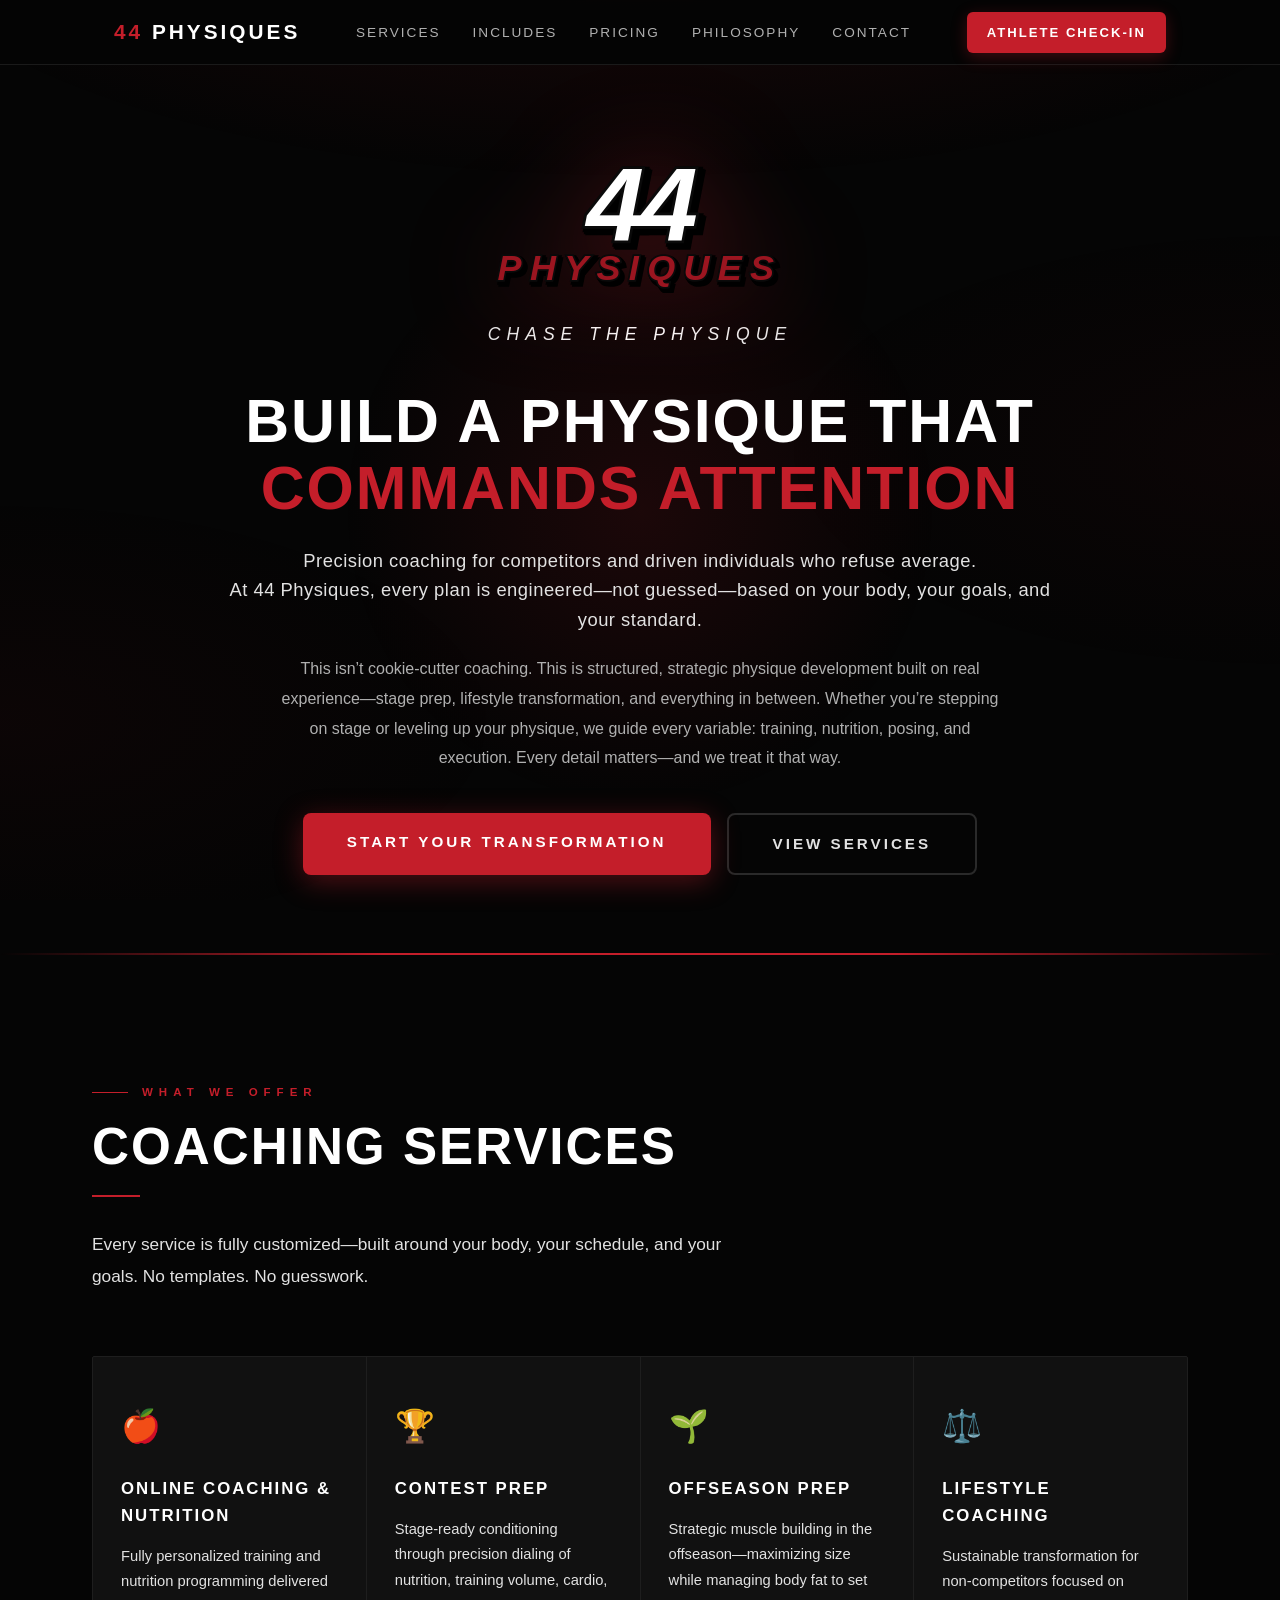
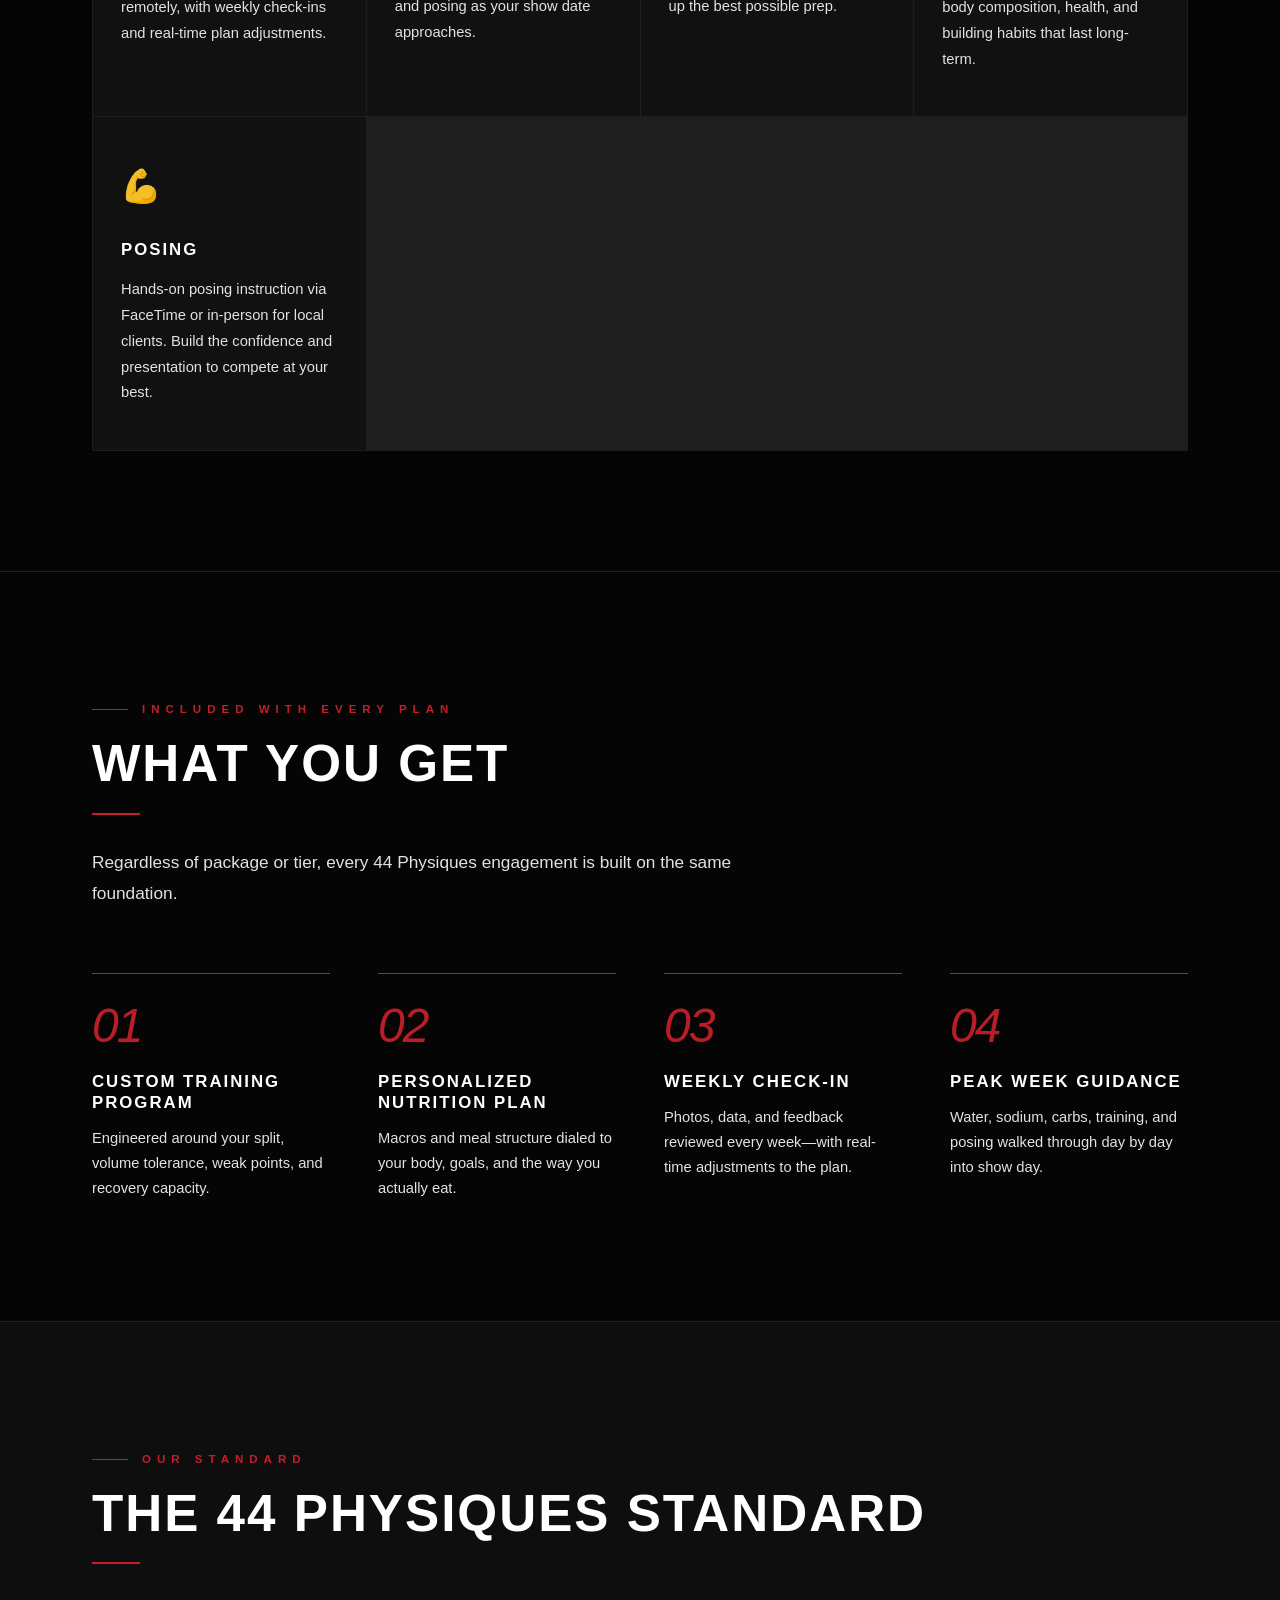
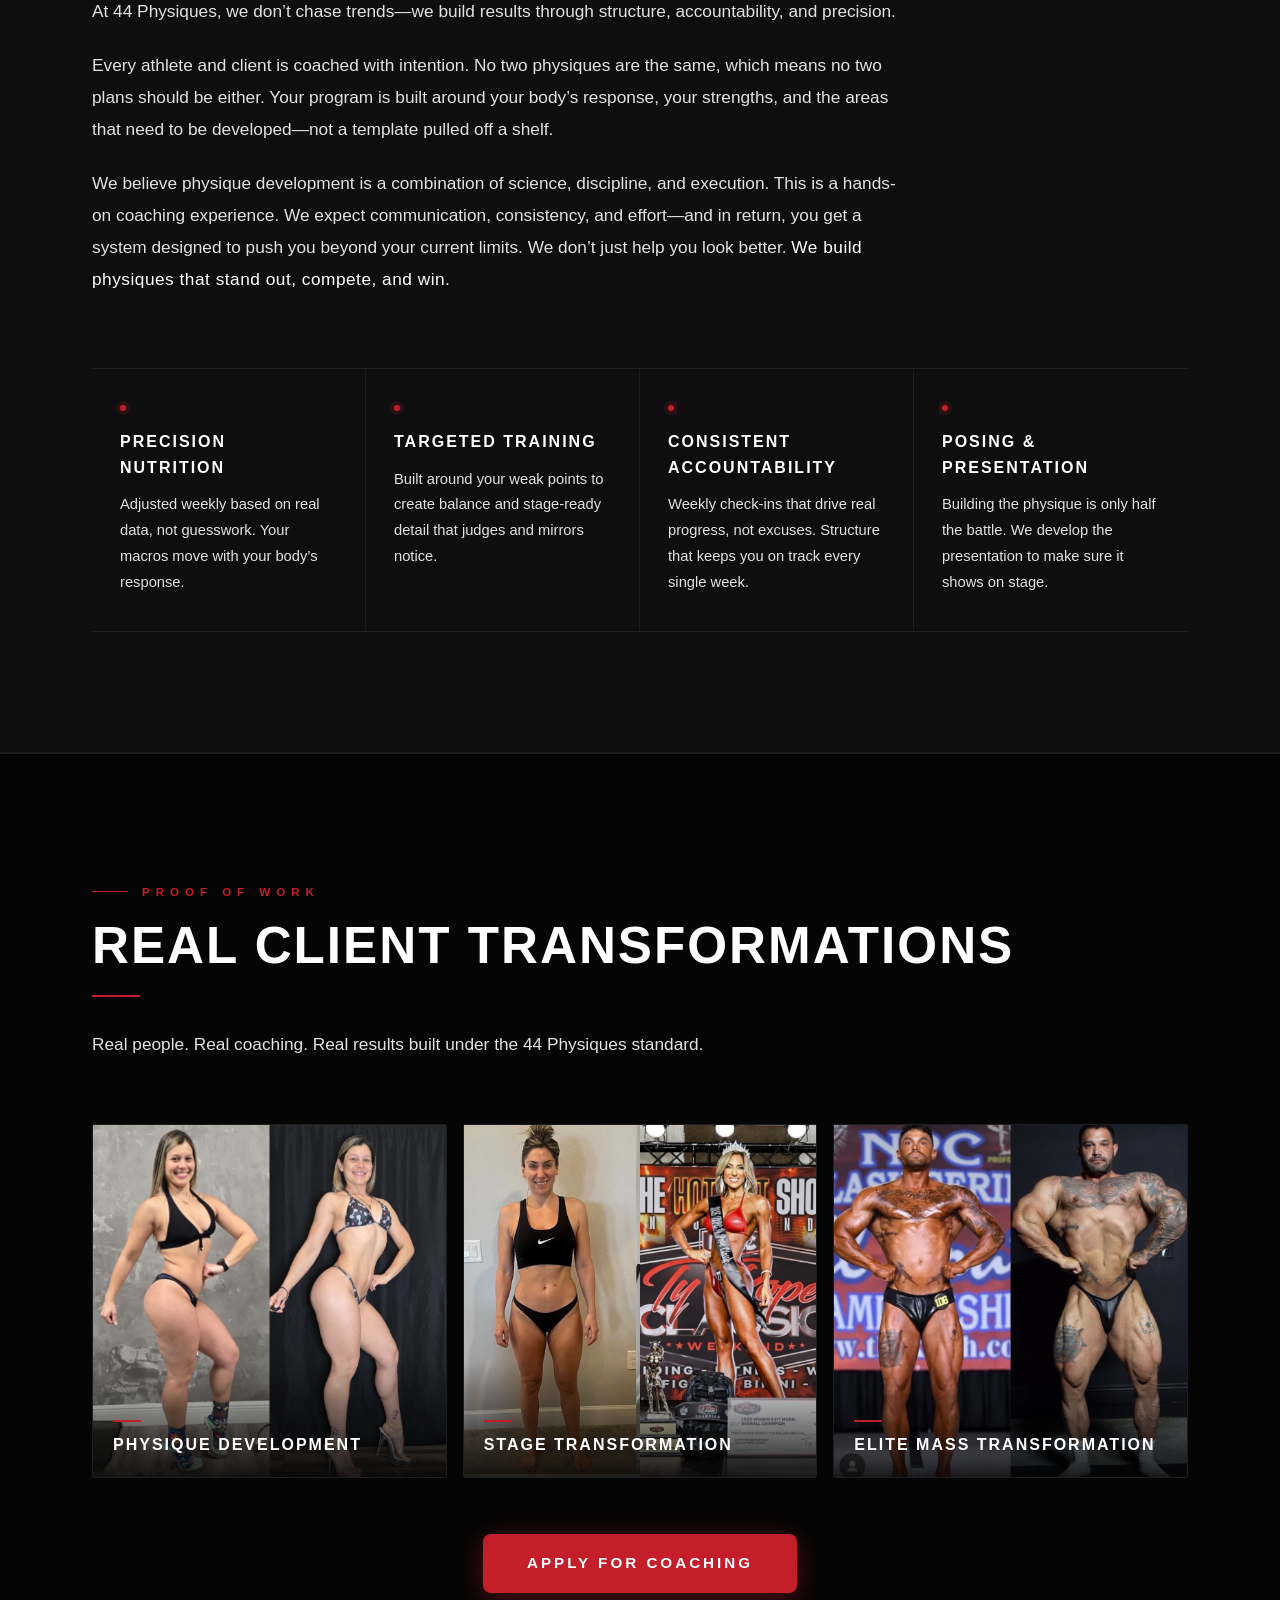
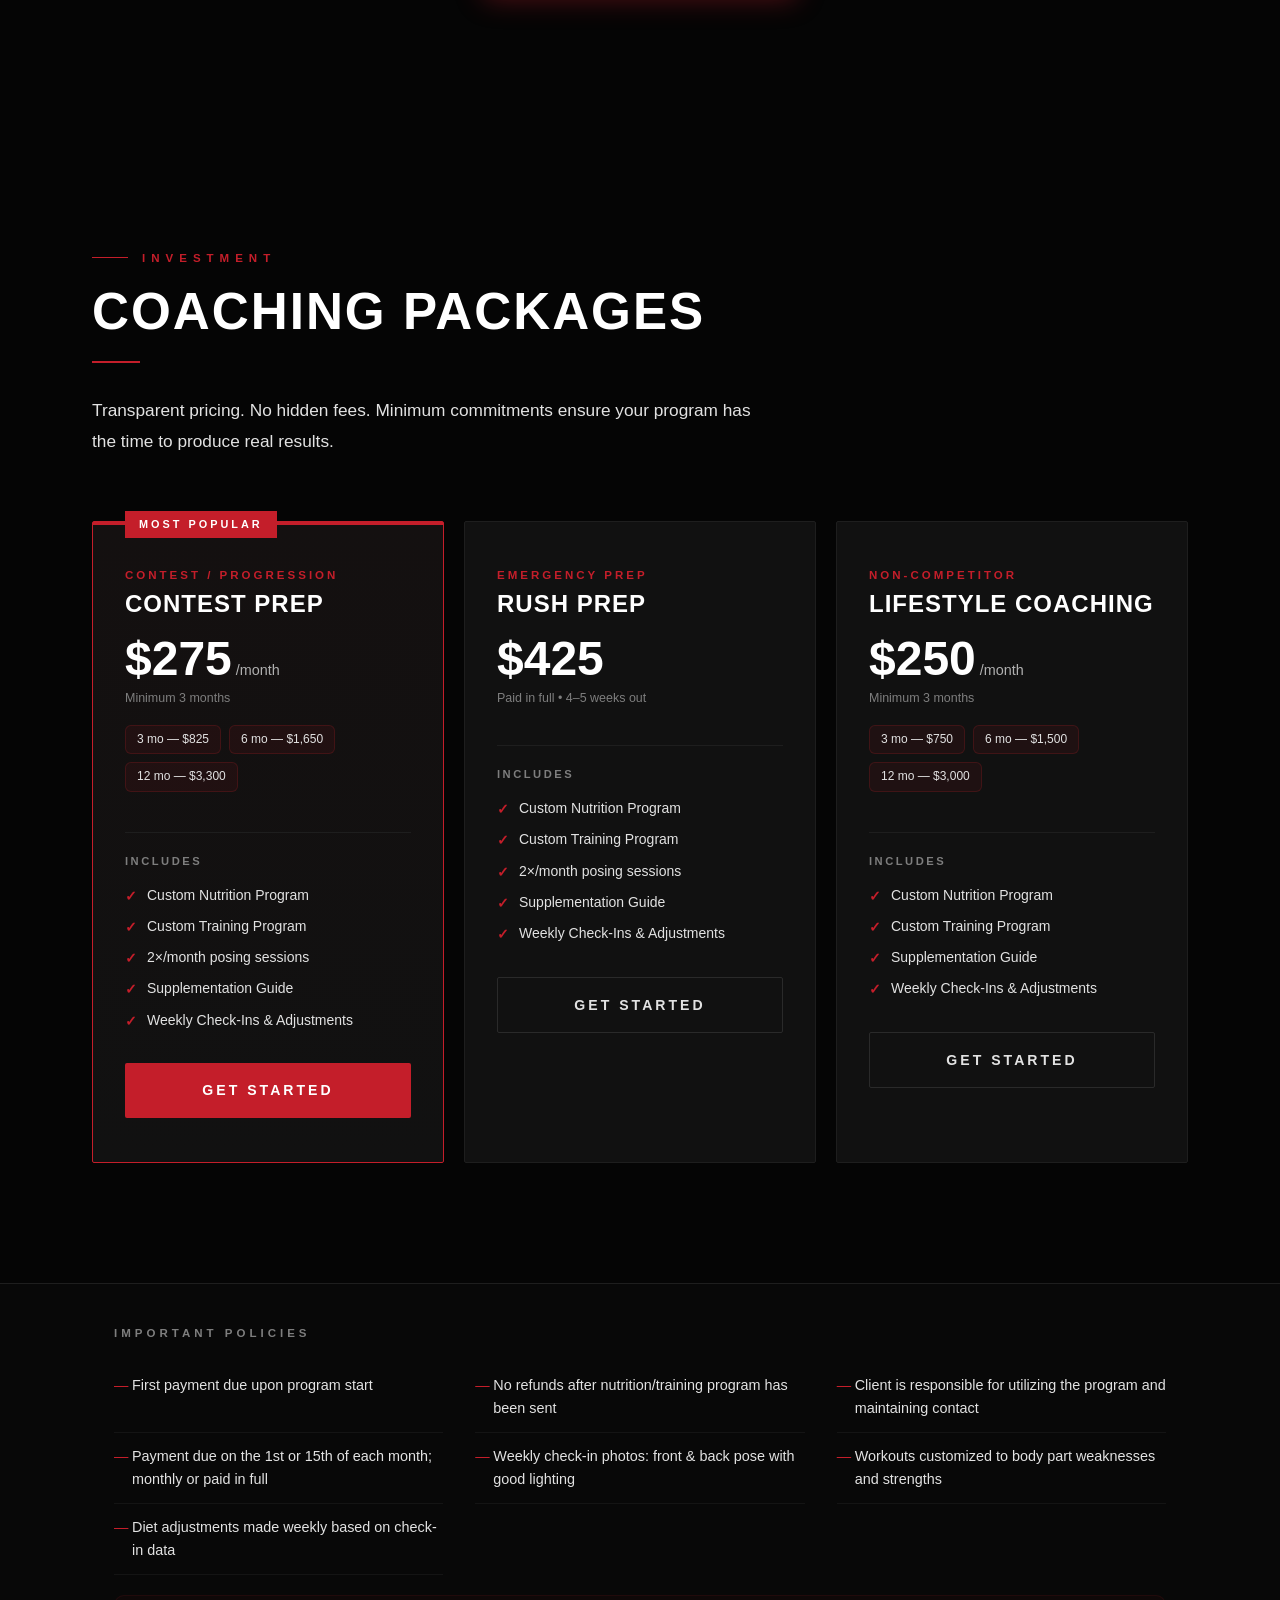
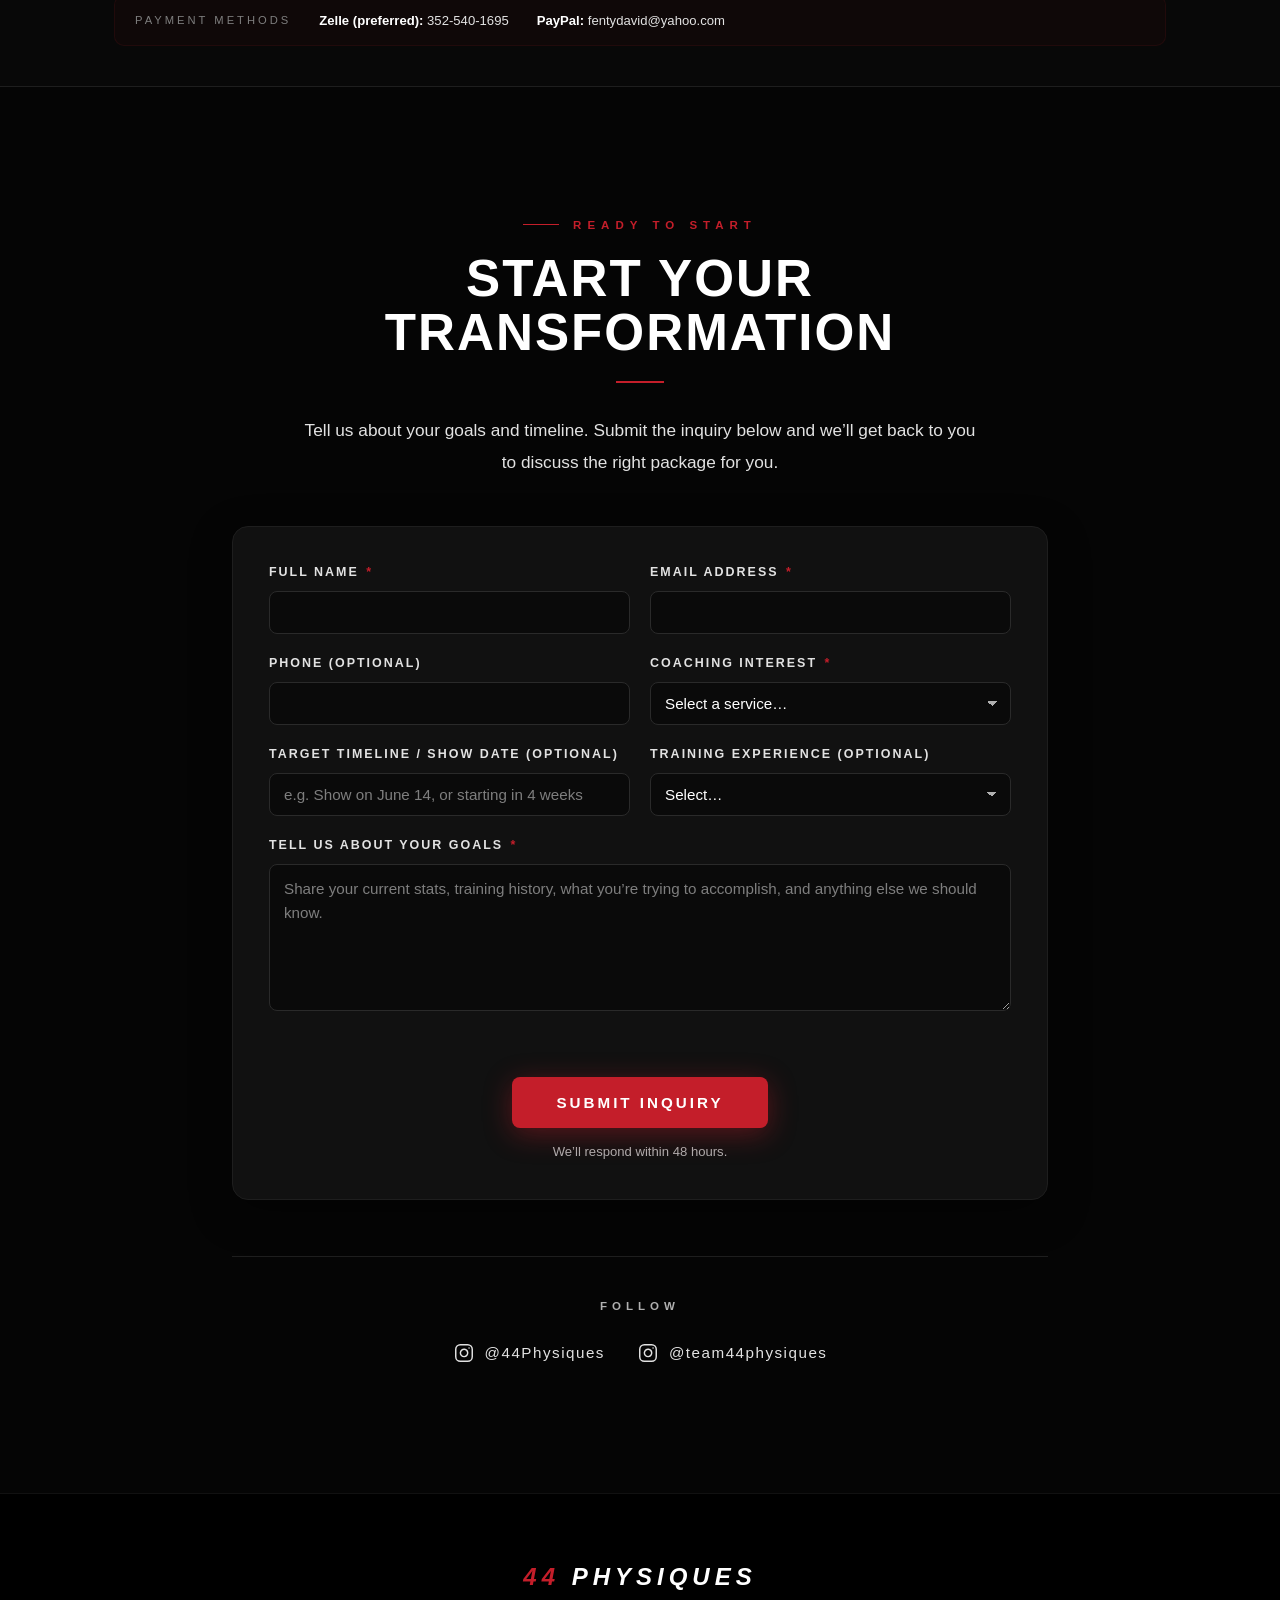
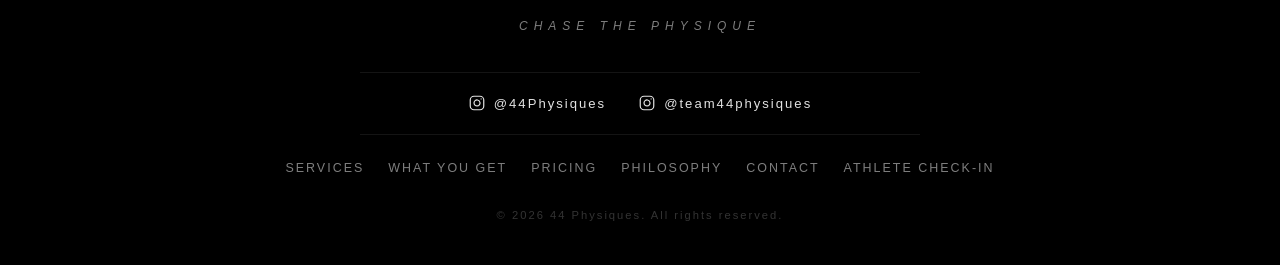
==== commit 522146aa: "Add Open Graph and Twitter card meta tags for link previews Points to image/og-image.jpg which shoul" ====
--- a/index.html
+++ b/index.html
@@ -5,6 +5,19 @@
     <meta name="viewport" content="width=device-width, initial-scale=1.0">
     <title>44 Physiques | Precision Physique Coaching</title>
     <meta name="description" content="Precision coaching for competitors and driven individuals. Contest prep, lifestyle coaching, nutrition programming, and posing. Chase the Physique.">
+
+    <!-- Open Graph / link preview -->
+    <meta property="og:type"        content="website">
+    <meta property="og:title"       content="44 Physiques | Precision Physique Coaching">
+    <meta property="og:description" content="Precision coaching for competitors and driven individuals. Contest prep, lifestyle coaching, nutrition programming, and posing. Chase the Physique.">
+    <meta property="og:image"       content="https://zr5498tfmr-ux.github.io/-Team-44-Physiques-/image/og-image.jpg">
+    <meta property="og:url"         content="https://zr5498tfmr-ux.github.io/-Team-44-Physiques-/">
+
+    <!-- Twitter / X card -->
+    <meta name="twitter:card"        content="summary_large_image">
+    <meta name="twitter:title"       content="44 Physiques | Precision Physique Coaching">
+    <meta name="twitter:description" content="Precision coaching for competitors and driven individuals. Contest prep, lifestyle coaching, nutrition programming, and posing. Chase the Physique.">
+    <meta name="twitter:image"       content="https://zr5498tfmr-ux.github.io/-Team-44-Physiques-/image/og-image.jpg">
     <link rel="preconnect" href="<https://fonts.googleapis.com>">
     <link rel="preconnect" href="<https://fonts.gstatic.com>" crossorigin>
     <link href="<https://fonts.googleapis.com/css2?family=Oswald:wght@400;500;600;700&family=Roboto:wght@300;400;500;700&display=swap>" rel="stylesheet">
--- a/styles.css
+++ b/styles.css
@@ -847,23 +847,15 @@
 
 .transformation-card {
     position: relative;
-    overflow: hidden;
     border-radius: 2px;
     border: 1px solid var(--border);
-    aspect-ratio: 3 / 4;
     background: var(--card-bg);
 }
 
 .transformation-img {
     width: 100%;
-    height: 100%;
-    object-fit: cover;
+    height: auto;
     display: block;
-    transition: transform 0.5s ease;
-}
-
-.transformation-card:hover .transformation-img {
-    transform: scale(1.04);
 }
 
 .transformation-overlay {
@@ -905,7 +897,6 @@
 
 @media (max-width: 768px) {
     .transformations-grid { grid-template-columns: 1fr; gap: 12px; }
-    .transformation-card { aspect-ratio: 4 / 3; }
     .nav-links, .nav-cta { display: none; }
     .nav-hamburger { display: flex; }
     .hero { padding: 72px 20px 60px; }
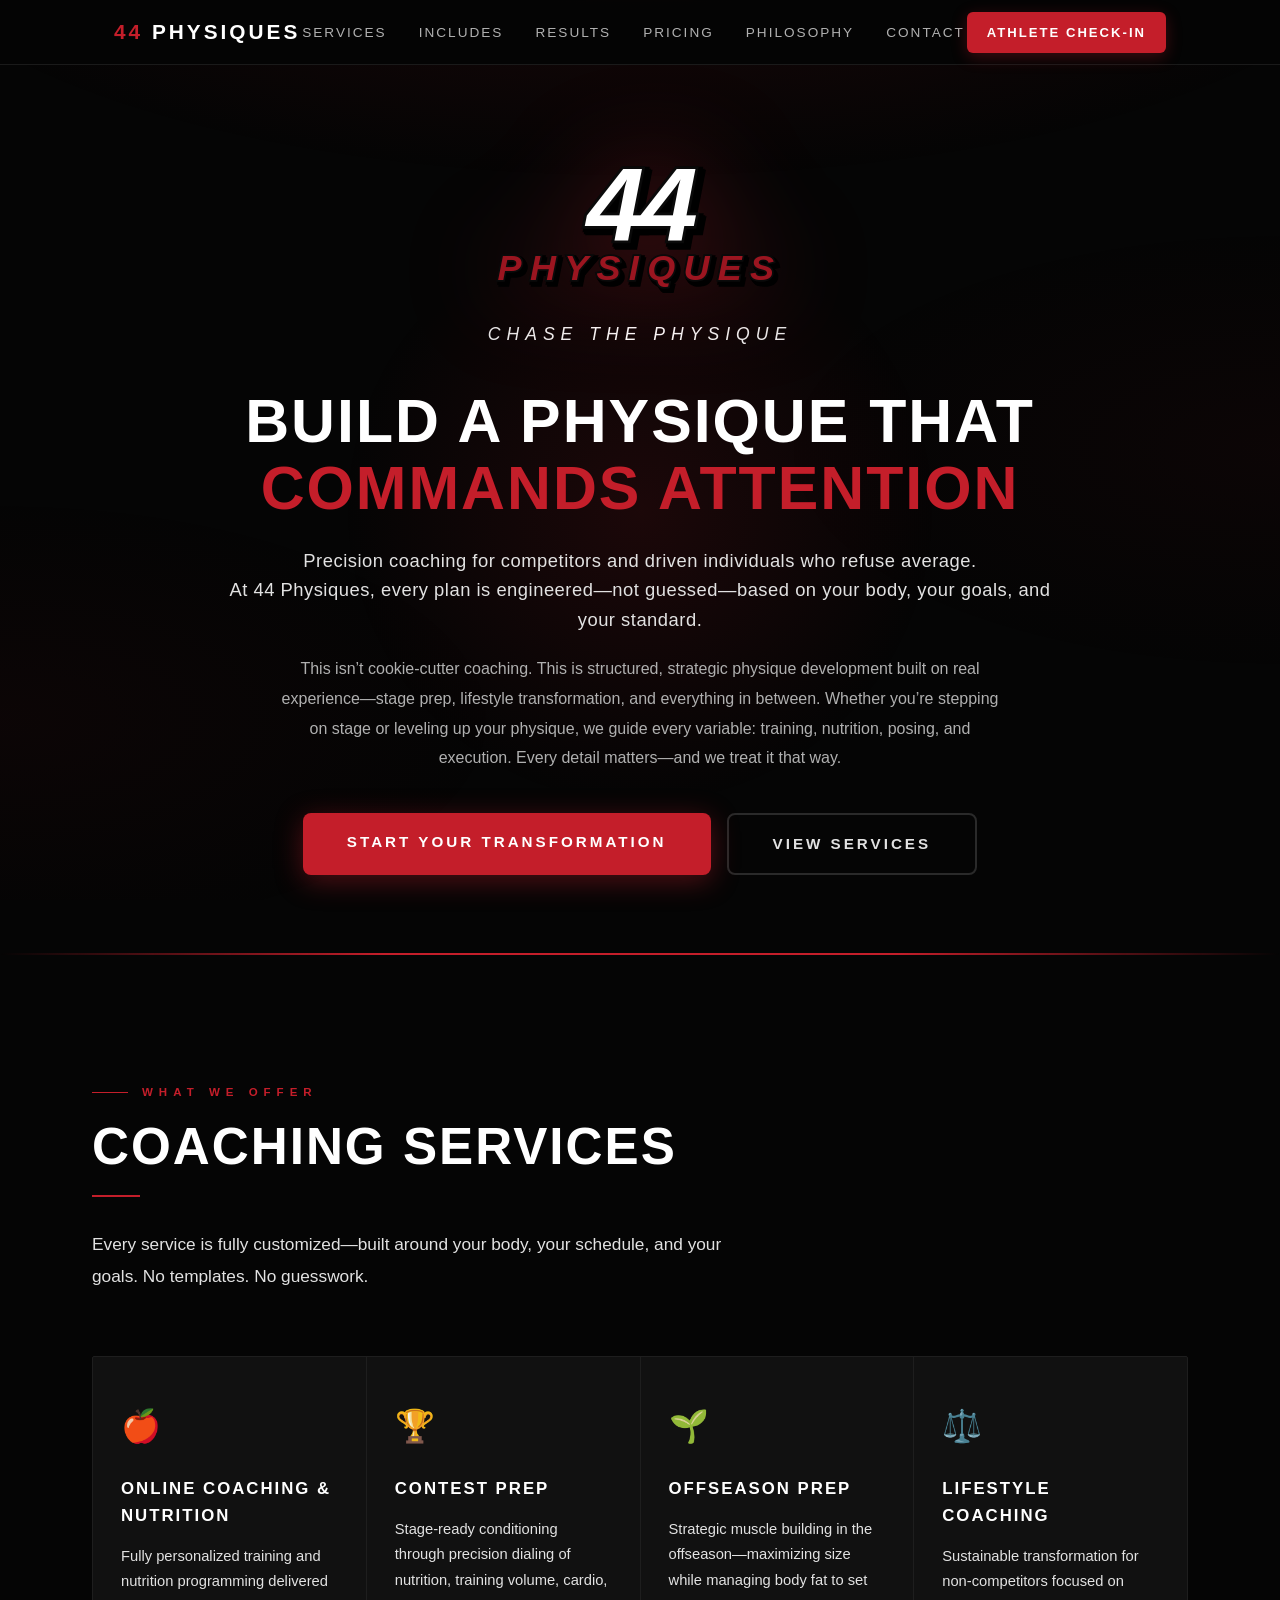
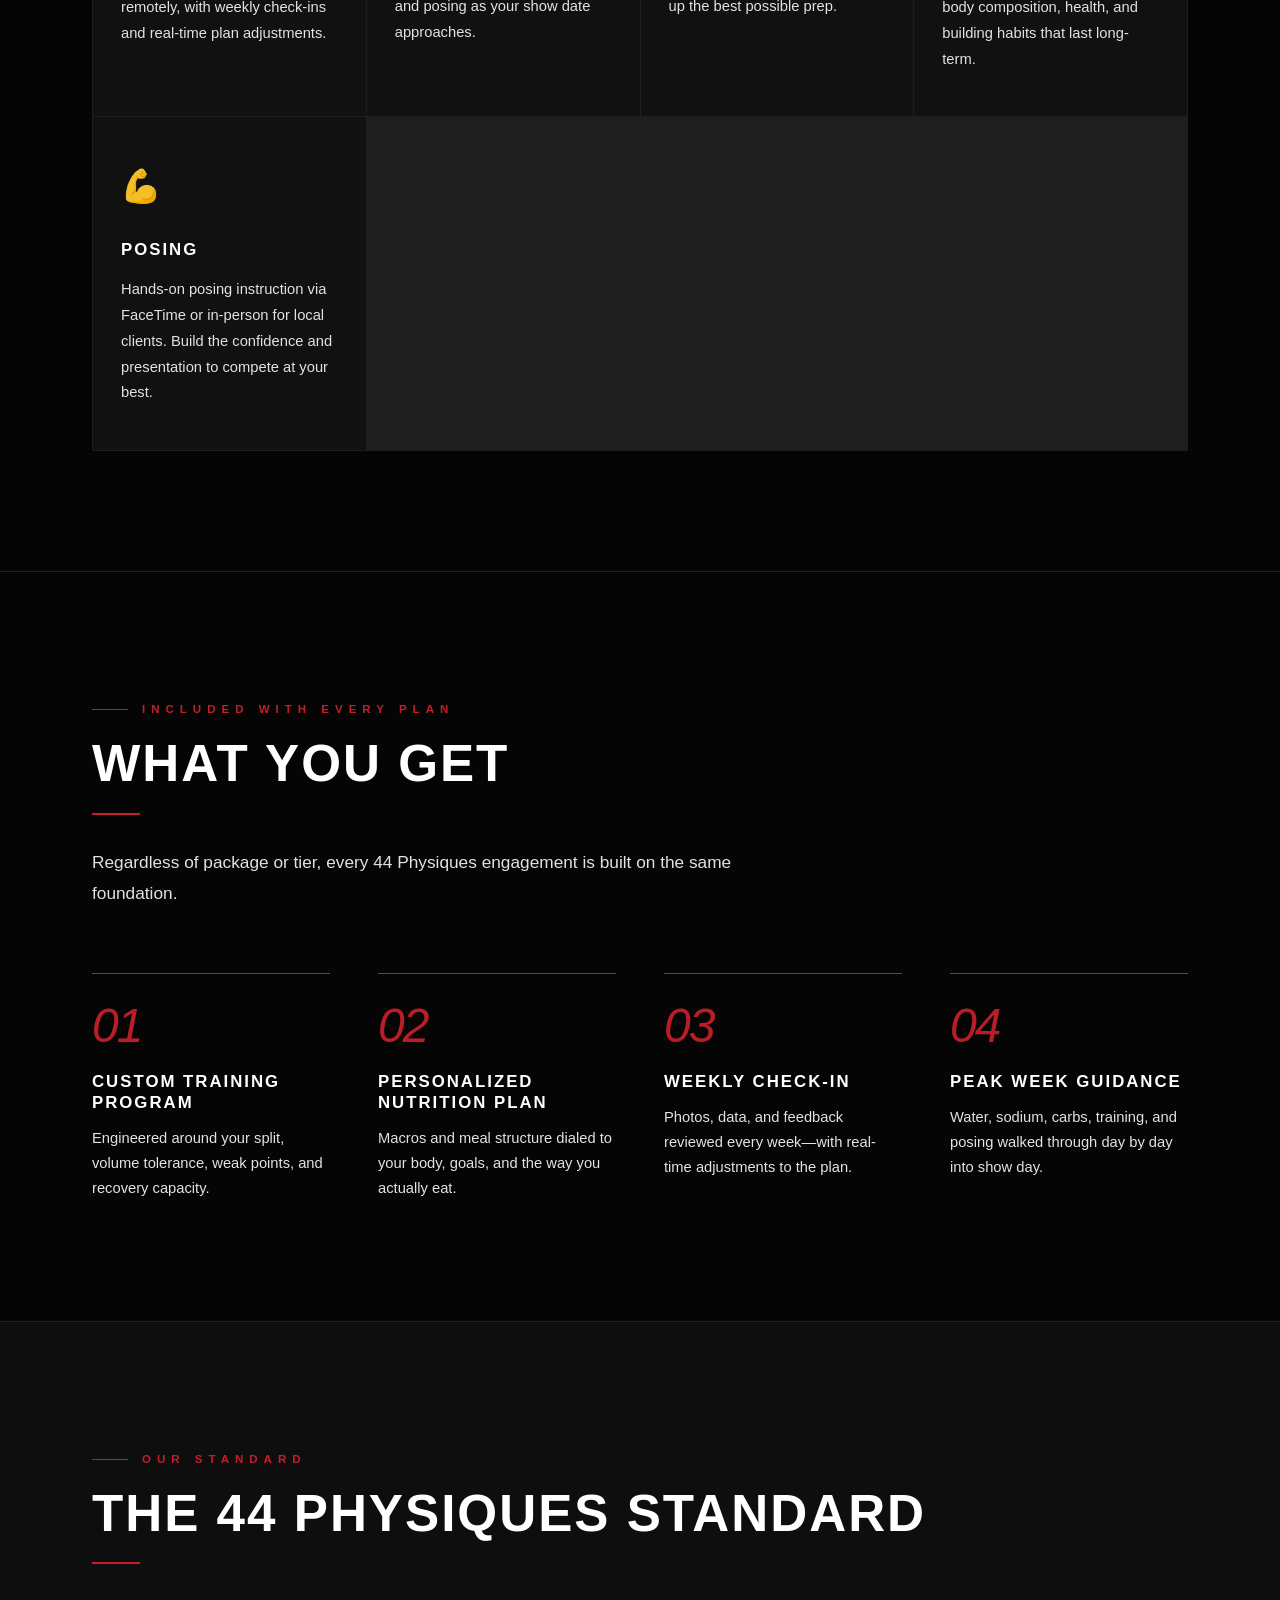
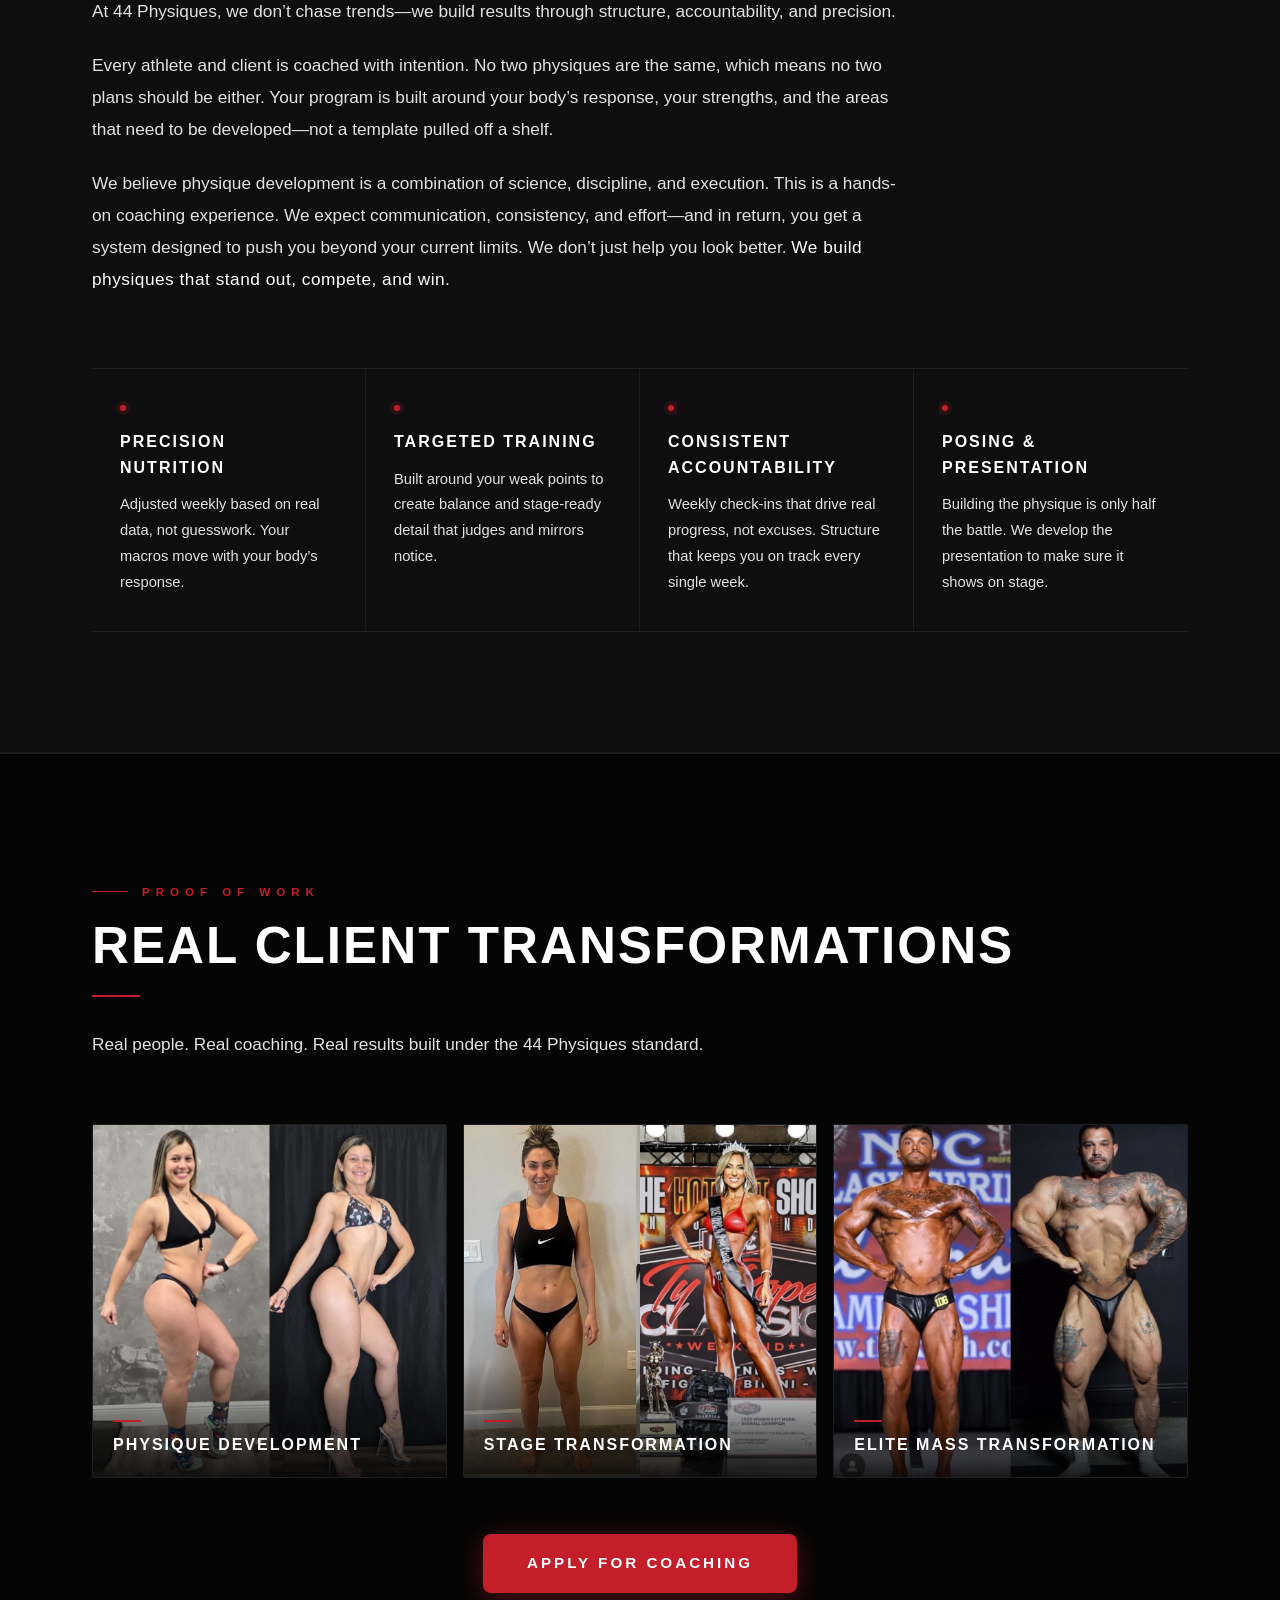
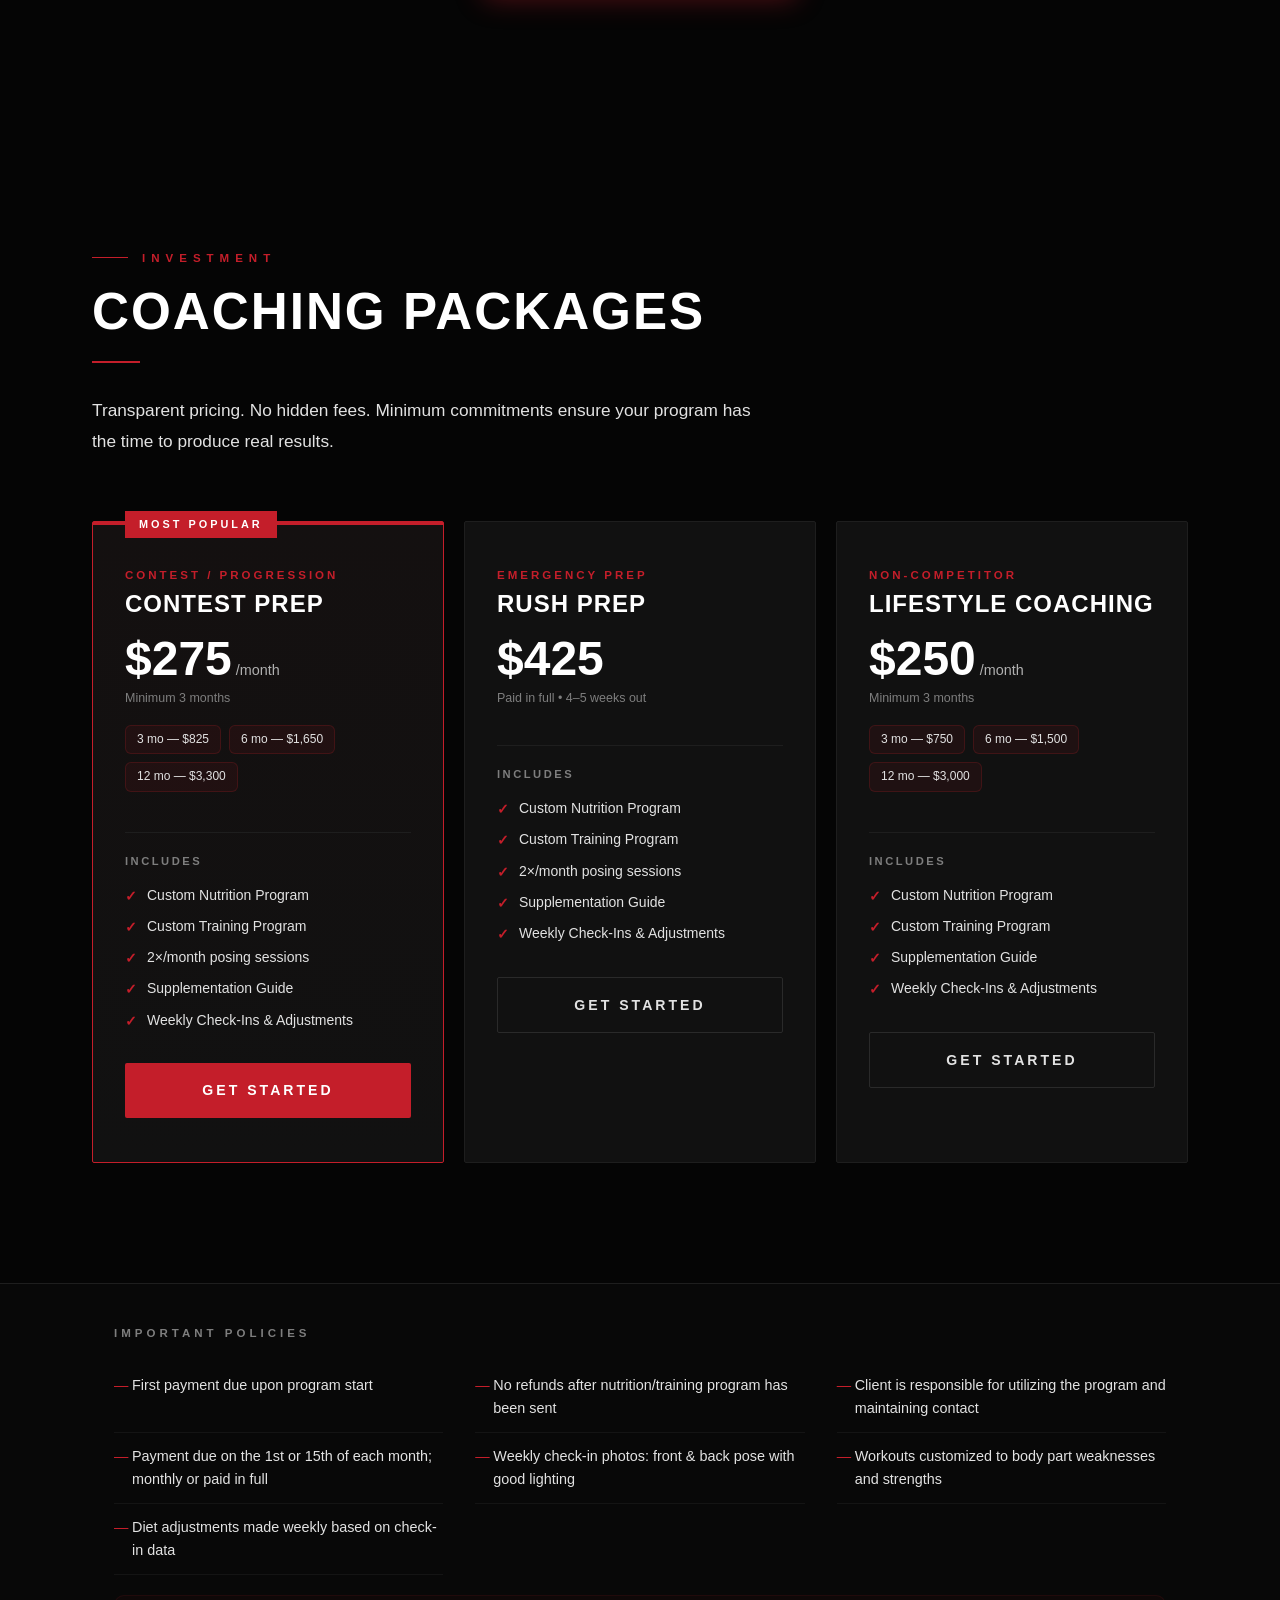
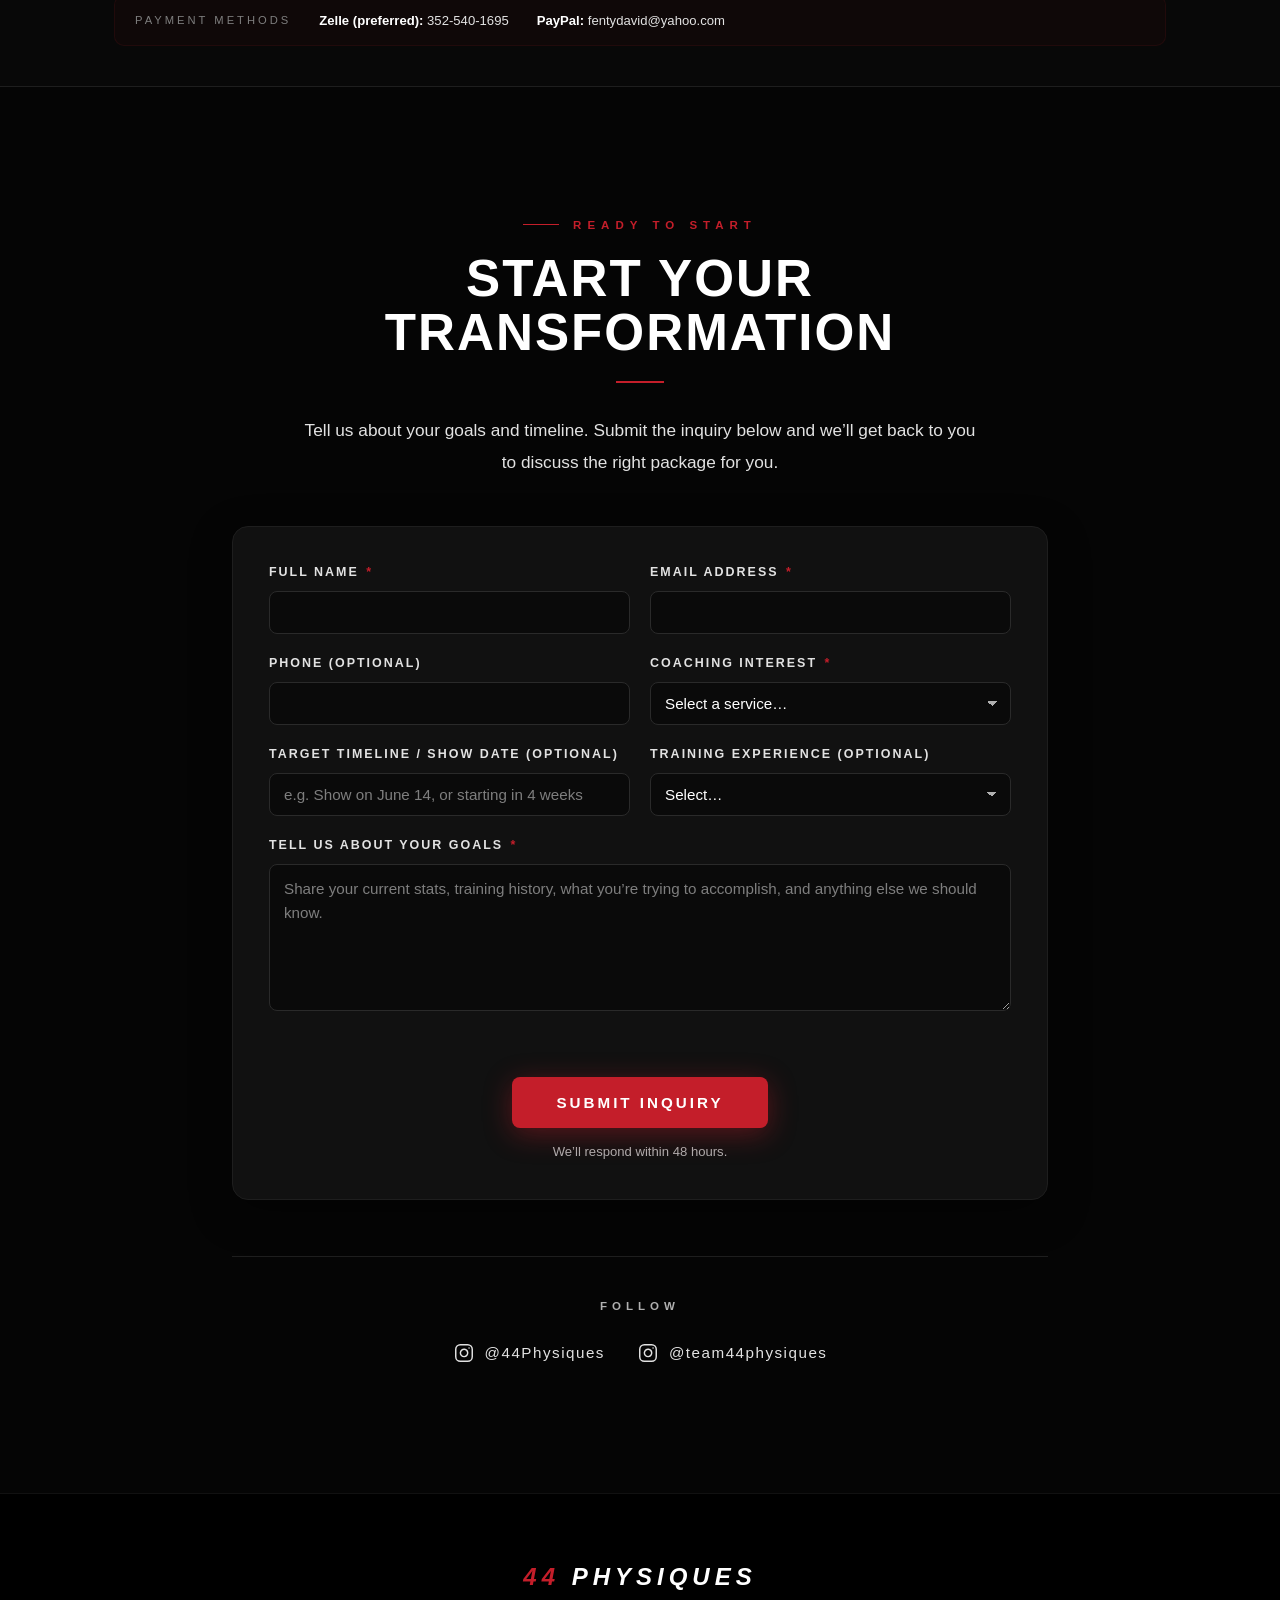
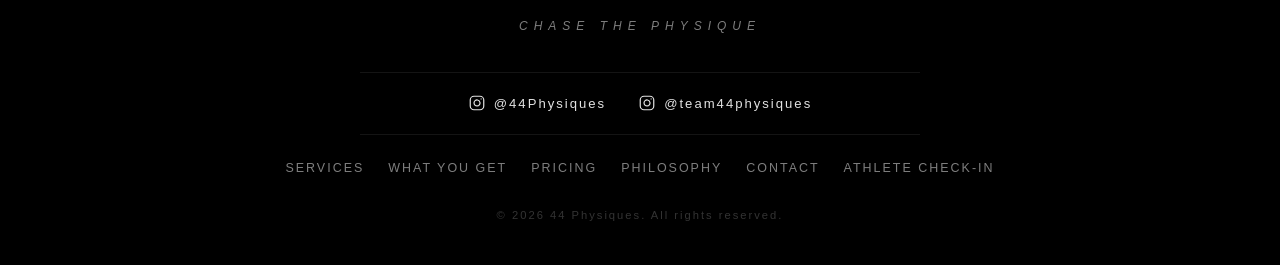
==== commit 21bcc32d: "Add favicon, lazy-load images, and Results nav link - SVG favicon with 44 brand mark for browser tab" ====
--- a/index.html
+++ b/index.html
@@ -21,6 +21,7 @@
     <link rel="preconnect" href="<https://fonts.googleapis.com>">
     <link rel="preconnect" href="<https://fonts.gstatic.com>" crossorigin>
     <link href="<https://fonts.googleapis.com/css2?family=Oswald:wght@400;500;600;700&family=Roboto:wght@300;400;500;700&display=swap>" rel="stylesheet">
+    <link rel="icon" href="image/favicon.svg" type="image/svg+xml">
     <link rel="stylesheet" href="styles.css">
 </head>
 <body>
@@ -32,6 +33,7 @@
             <ul class="nav-links">
                 <li><a href="#services">Services</a></li>
                 <li><a href="#includes">Includes</a></li>
+                <li><a href="#transformations">Results</a></li>
                 <li><a href="#pricing">Pricing</a></li>
                 <li><a href="#philosophy">Philosophy</a></li>
                 <li><a href="#contact">Contact</a></li>
@@ -44,6 +46,7 @@
         <div class="nav-mobile" id="navMobile">
             <a href="#services" onclick="closeNav()">Services</a>
             <a href="#includes" onclick="closeNav()">Includes</a>
+            <a href="#transformations" onclick="closeNav()">Results</a>
             <a href="#pricing" onclick="closeNav()">Pricing</a>
             <a href="#philosophy" onclick="closeNav()">Philosophy</a>
             <a href="#contact" onclick="closeNav()">Contact</a>
@@ -200,19 +203,19 @@
 
             <div class="transformations-grid">
                 <div class="transformation-card">
-                    <img src="image/Nani.jpg" alt="Nani — Physique Development" class="transformation-img">
+                    <img src="image/Nani.jpg" alt="Nani — Physique Development" class="transformation-img" loading="lazy">
                     <div class="transformation-overlay">
                         <span class="transformation-label">Physique Development</span>
                     </div>
                 </div>
                 <div class="transformation-card">
-                    <img src="image/Sandra.jpg" alt="Sandra — Stage Transformation" class="transformation-img">
+                    <img src="image/Sandra.jpg" alt="Sandra — Stage Transformation" class="transformation-img" loading="lazy">
                     <div class="transformation-overlay">
                         <span class="transformation-label">Stage Transformation</span>
                     </div>
                 </div>
                 <div class="transformation-card">
-                    <img src="image/Ty.jpg" alt="Ty — Elite Mass Transformation" class="transformation-img">
+                    <img src="image/Ty.jpg" alt="Ty — Elite Mass Transformation" class="transformation-img" loading="lazy">
                     <div class="transformation-overlay">
                         <span class="transformation-label">Elite Mass Transformation</span>
                     </div>
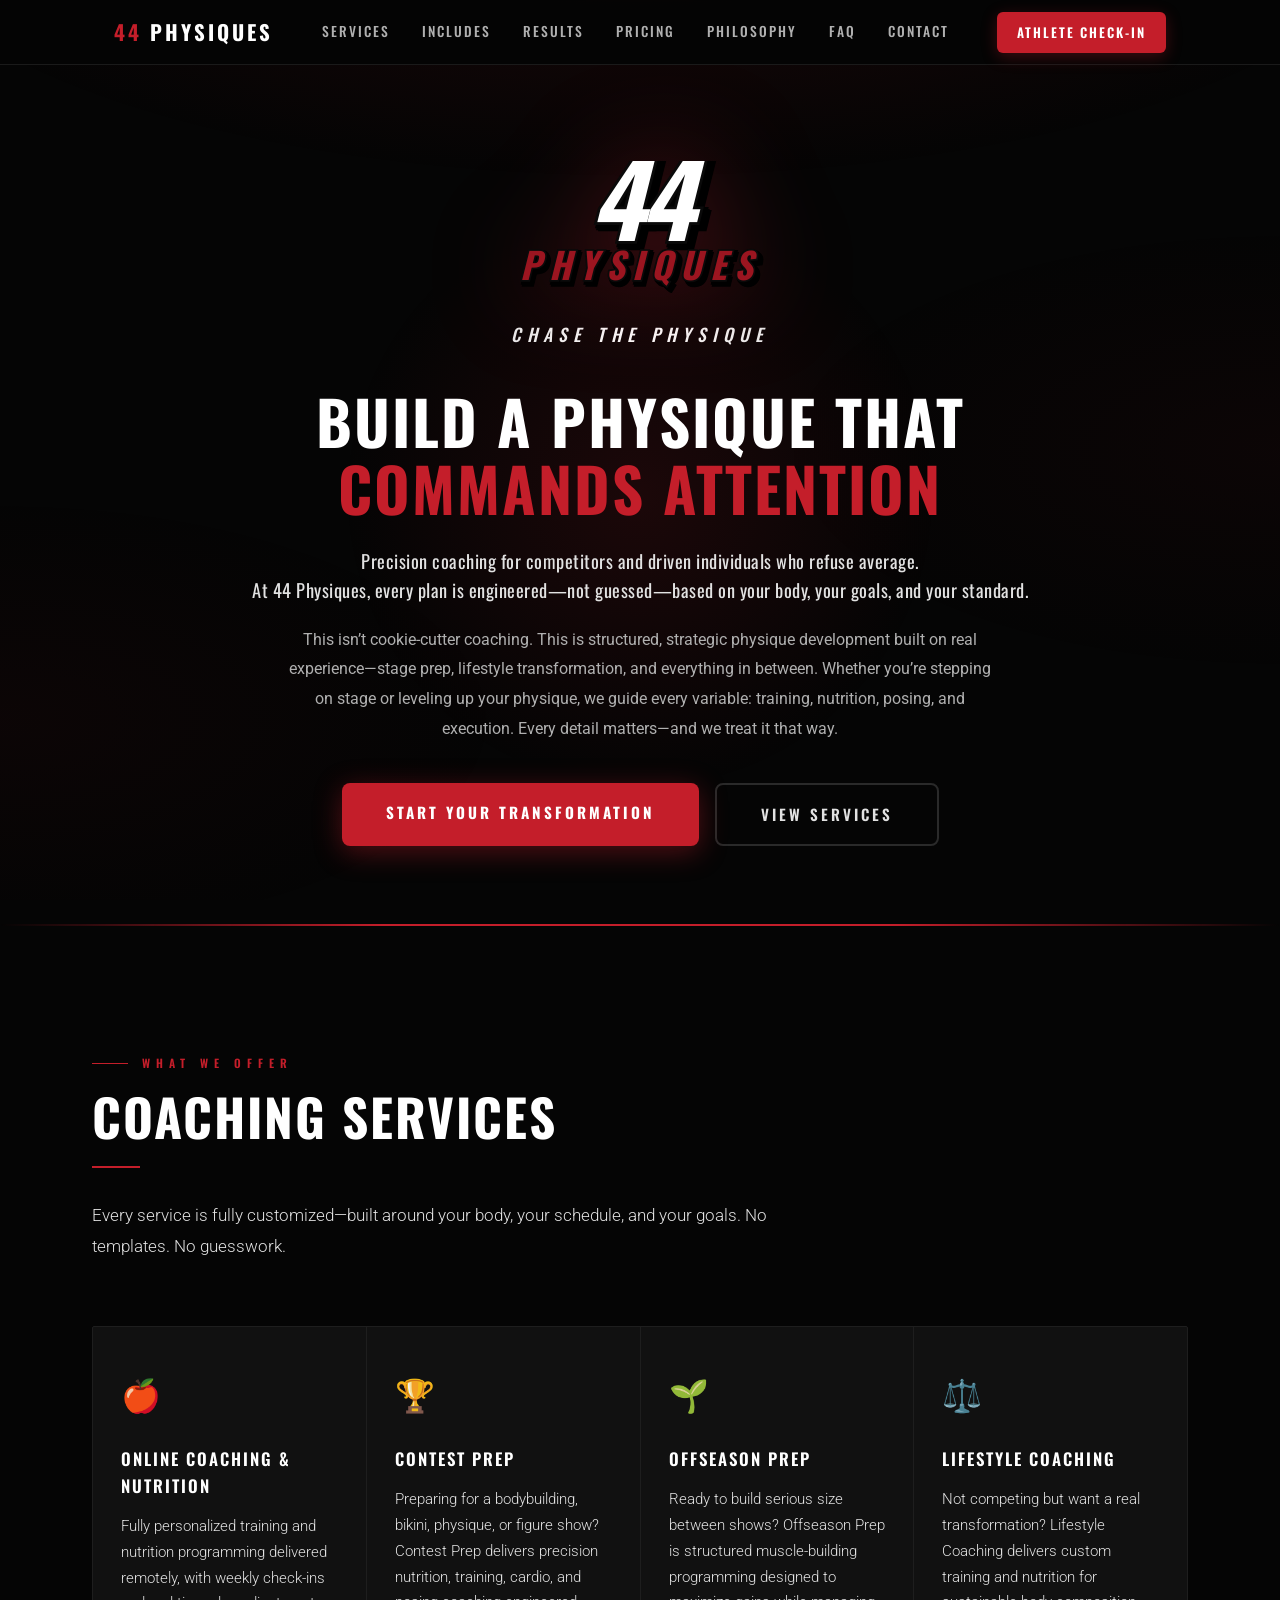
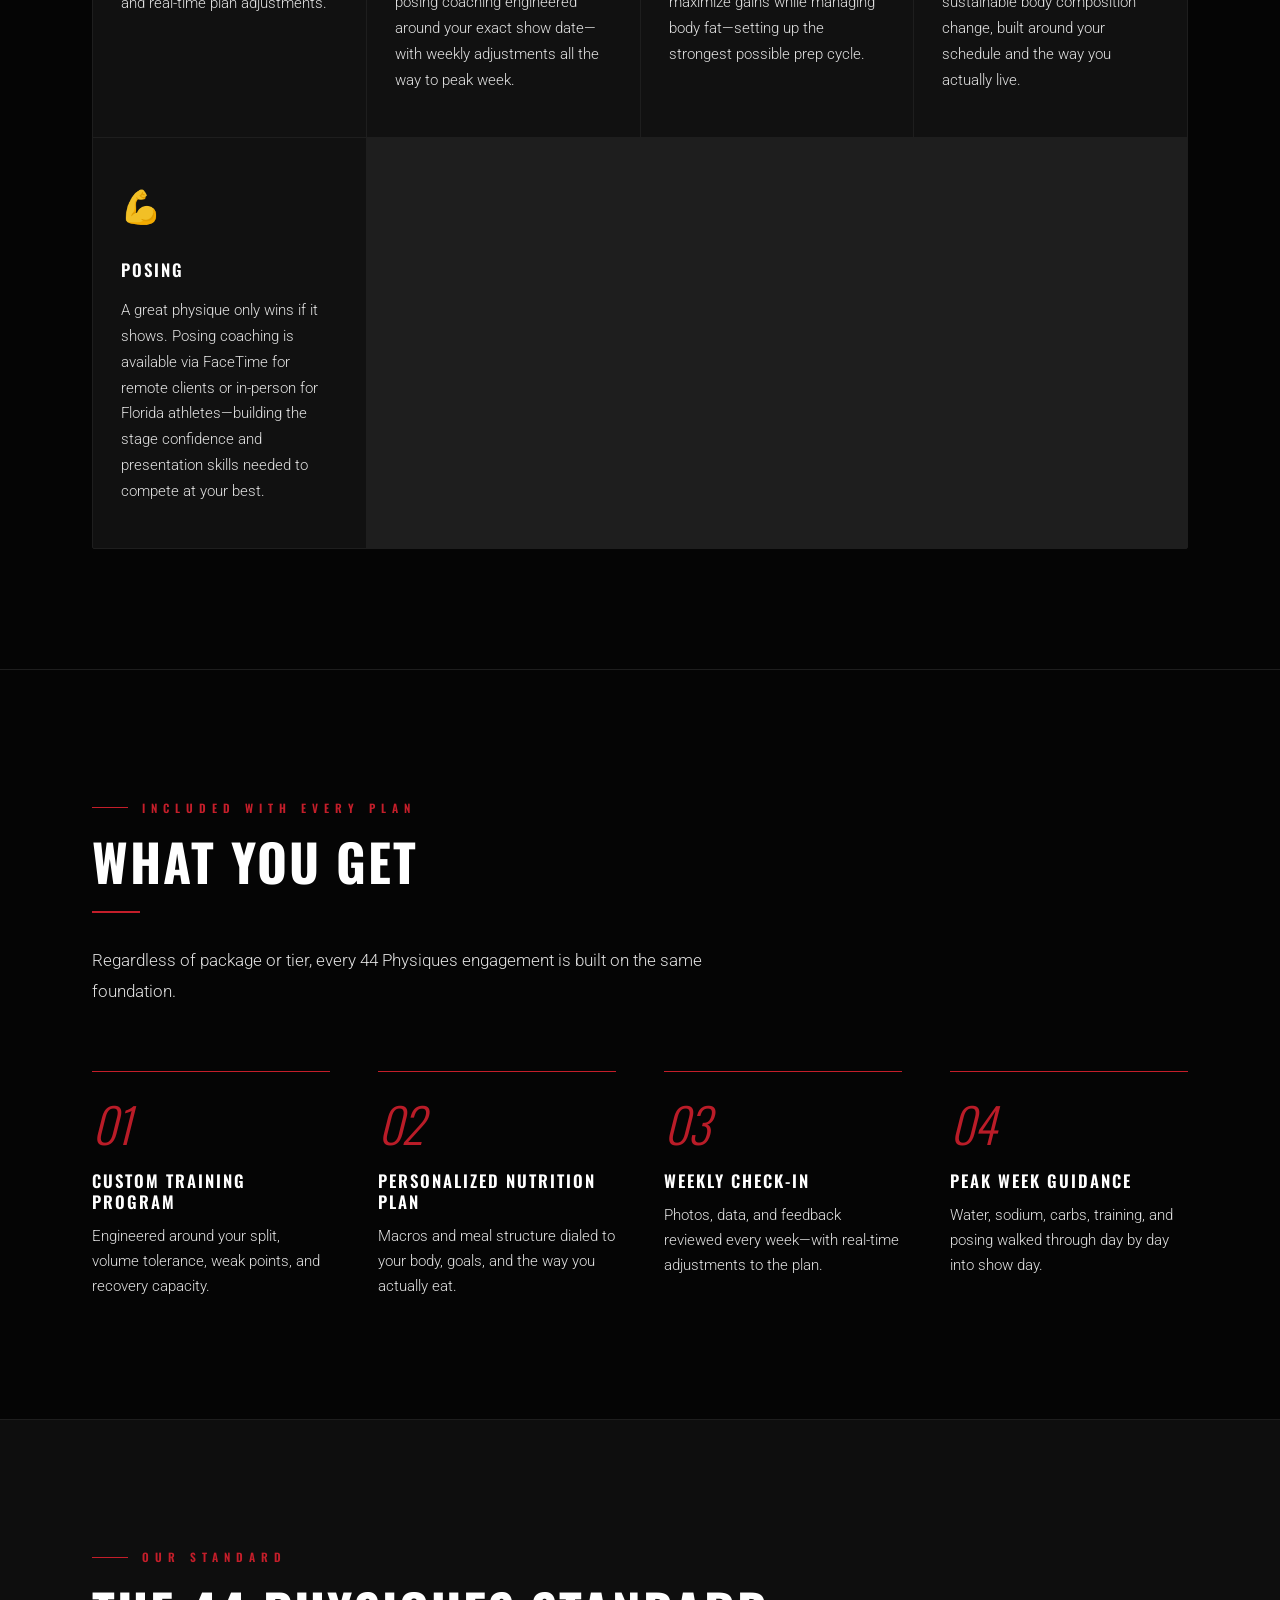
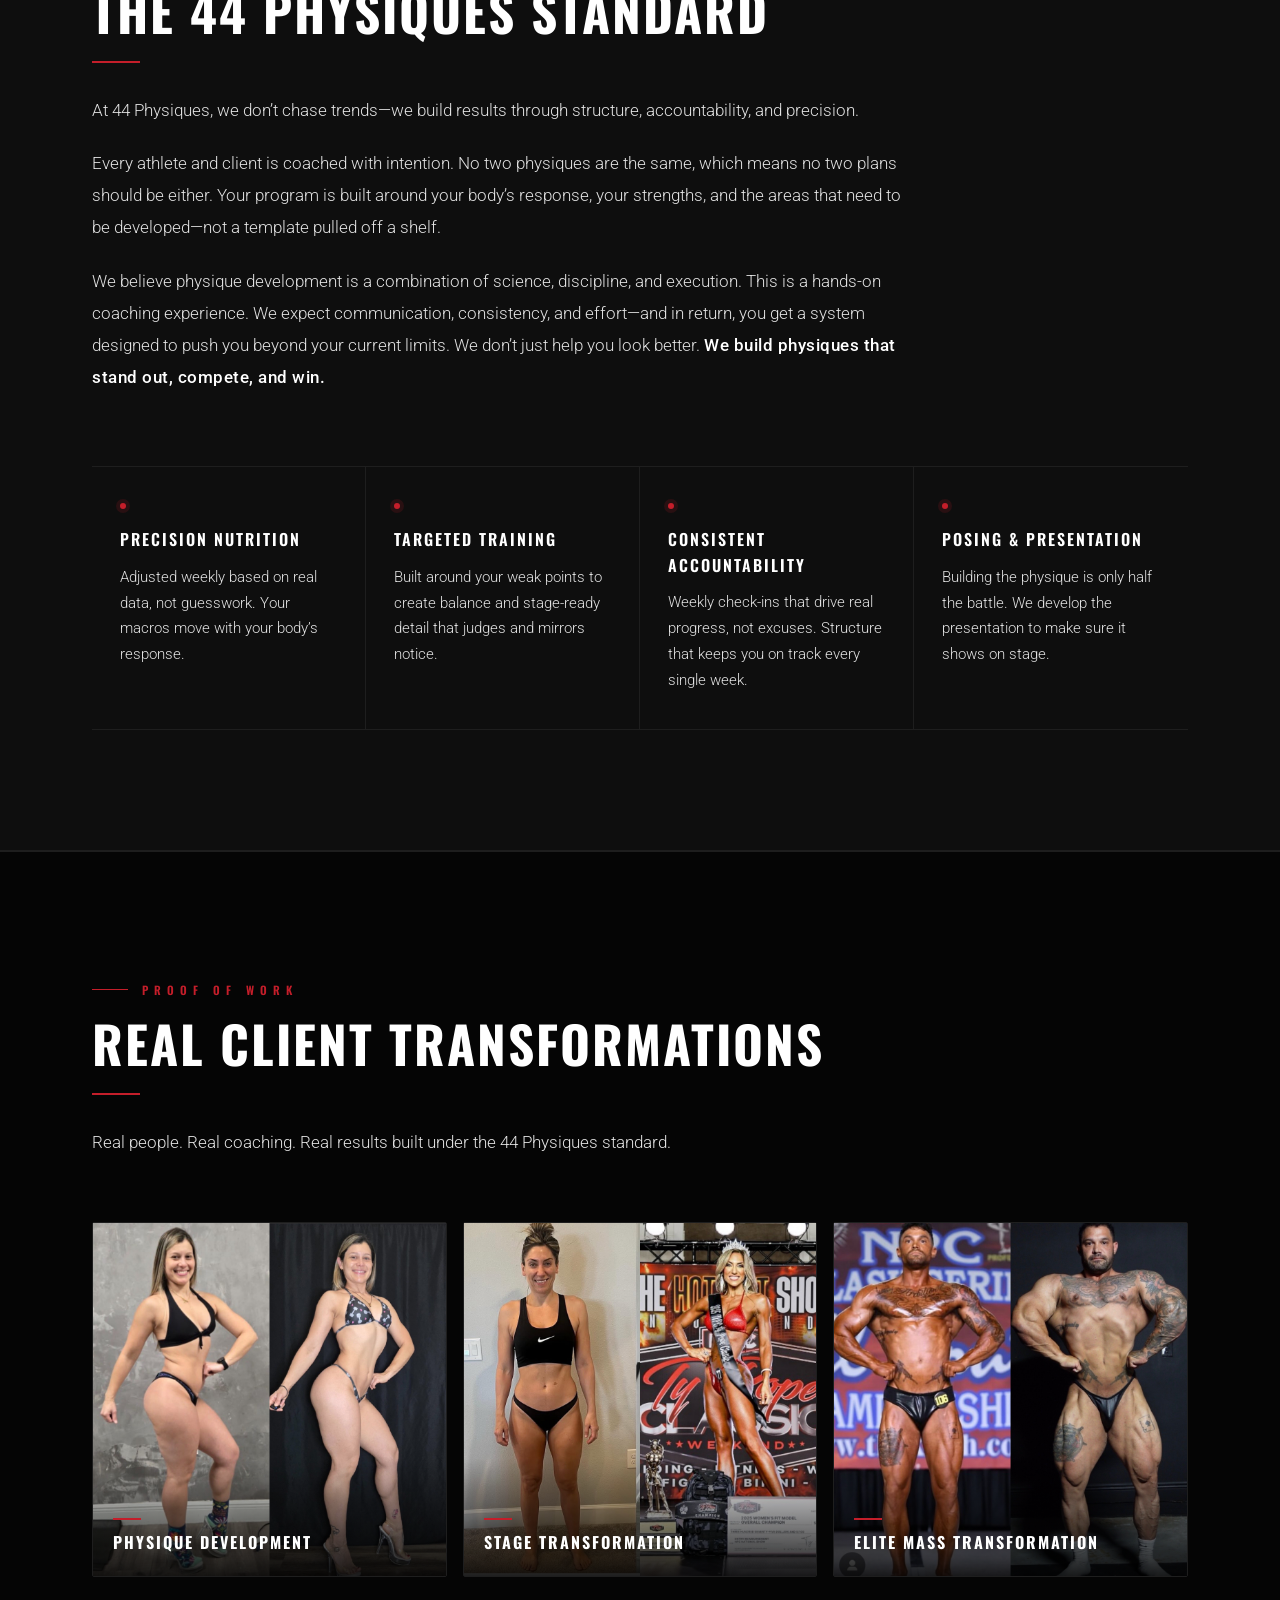
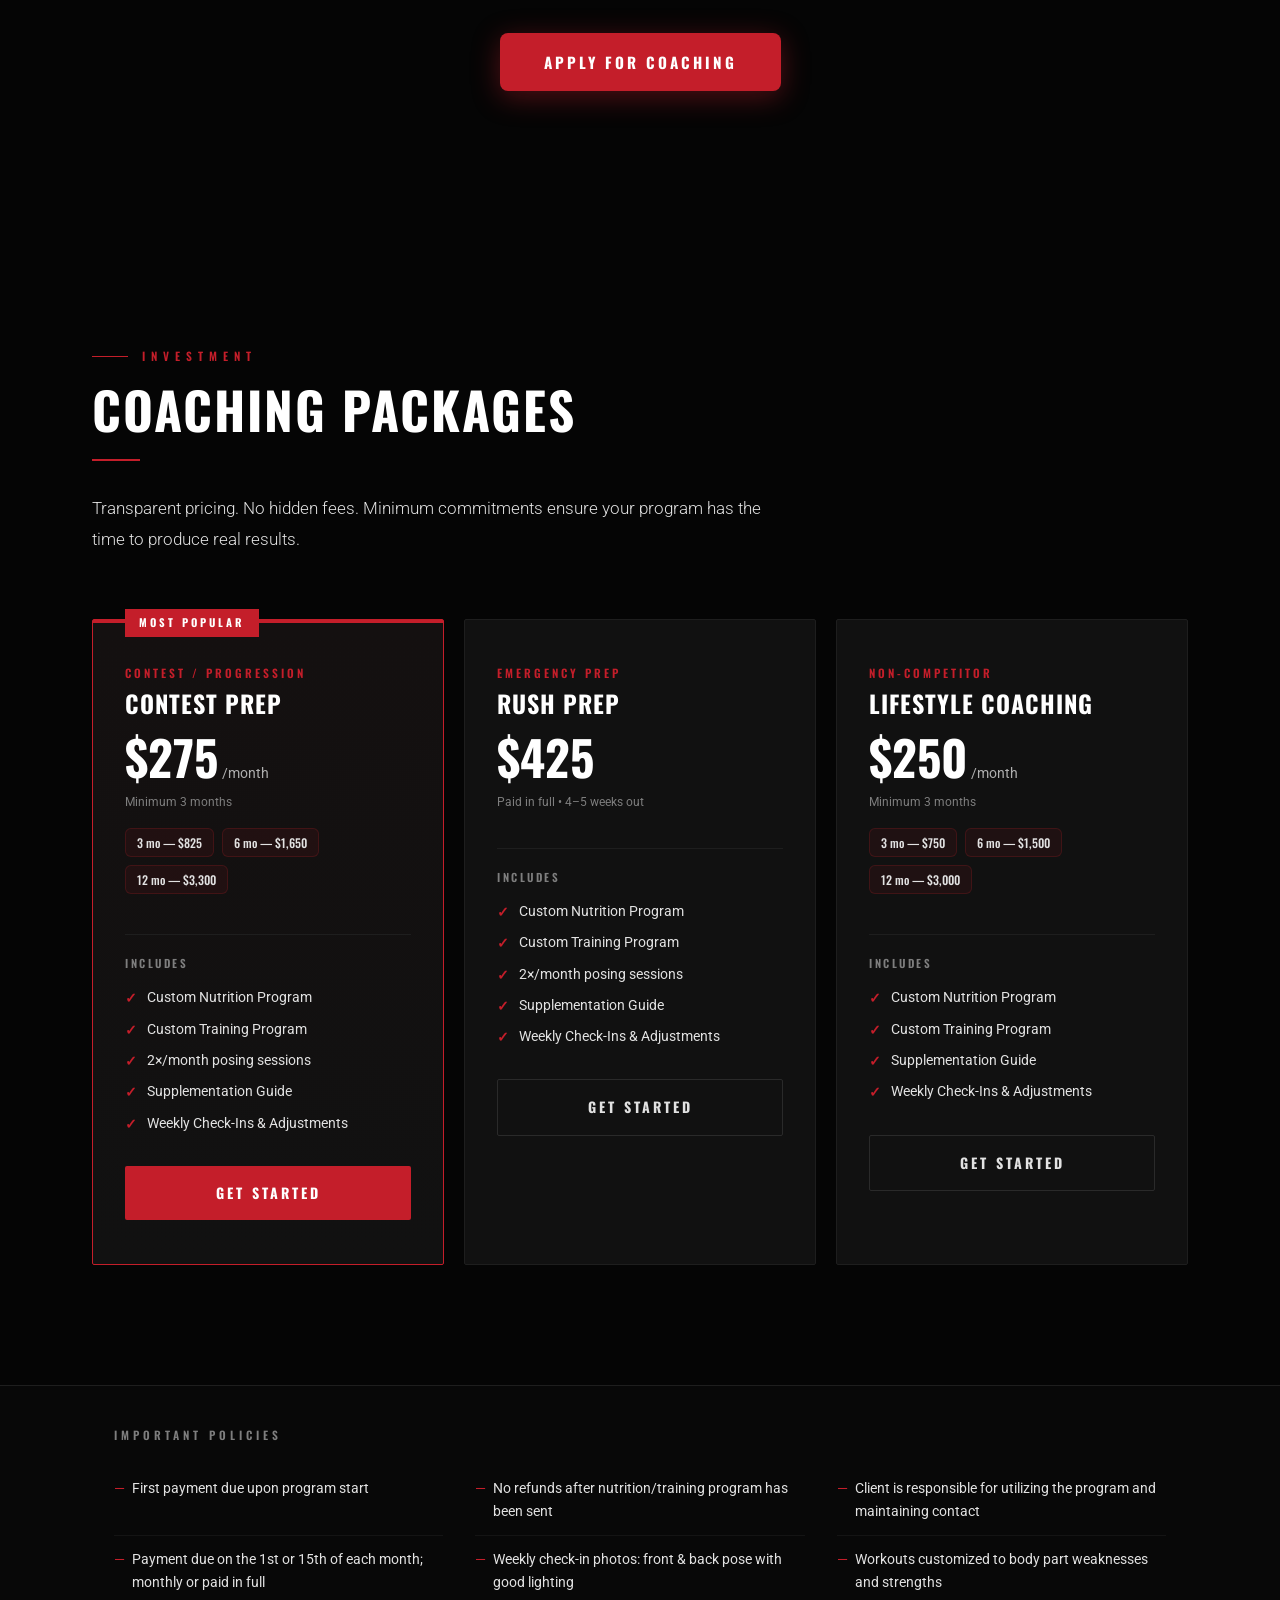
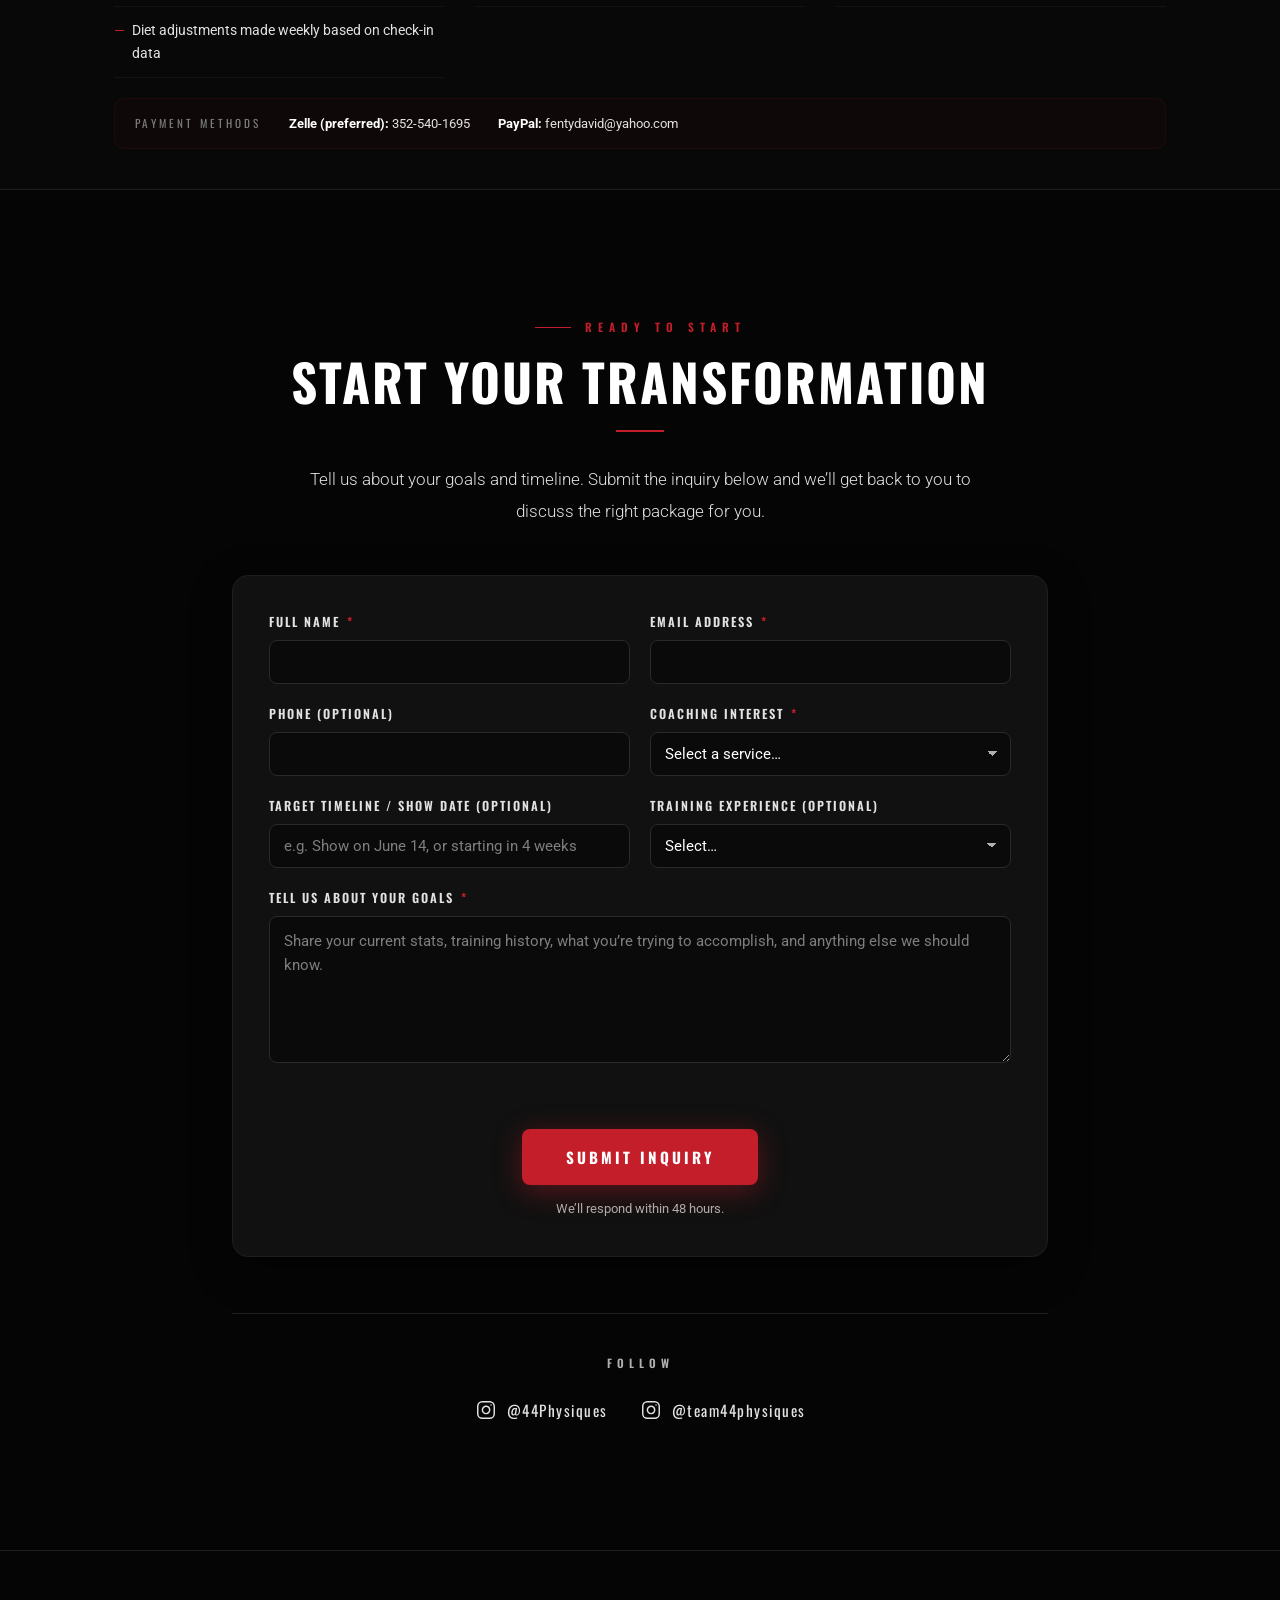
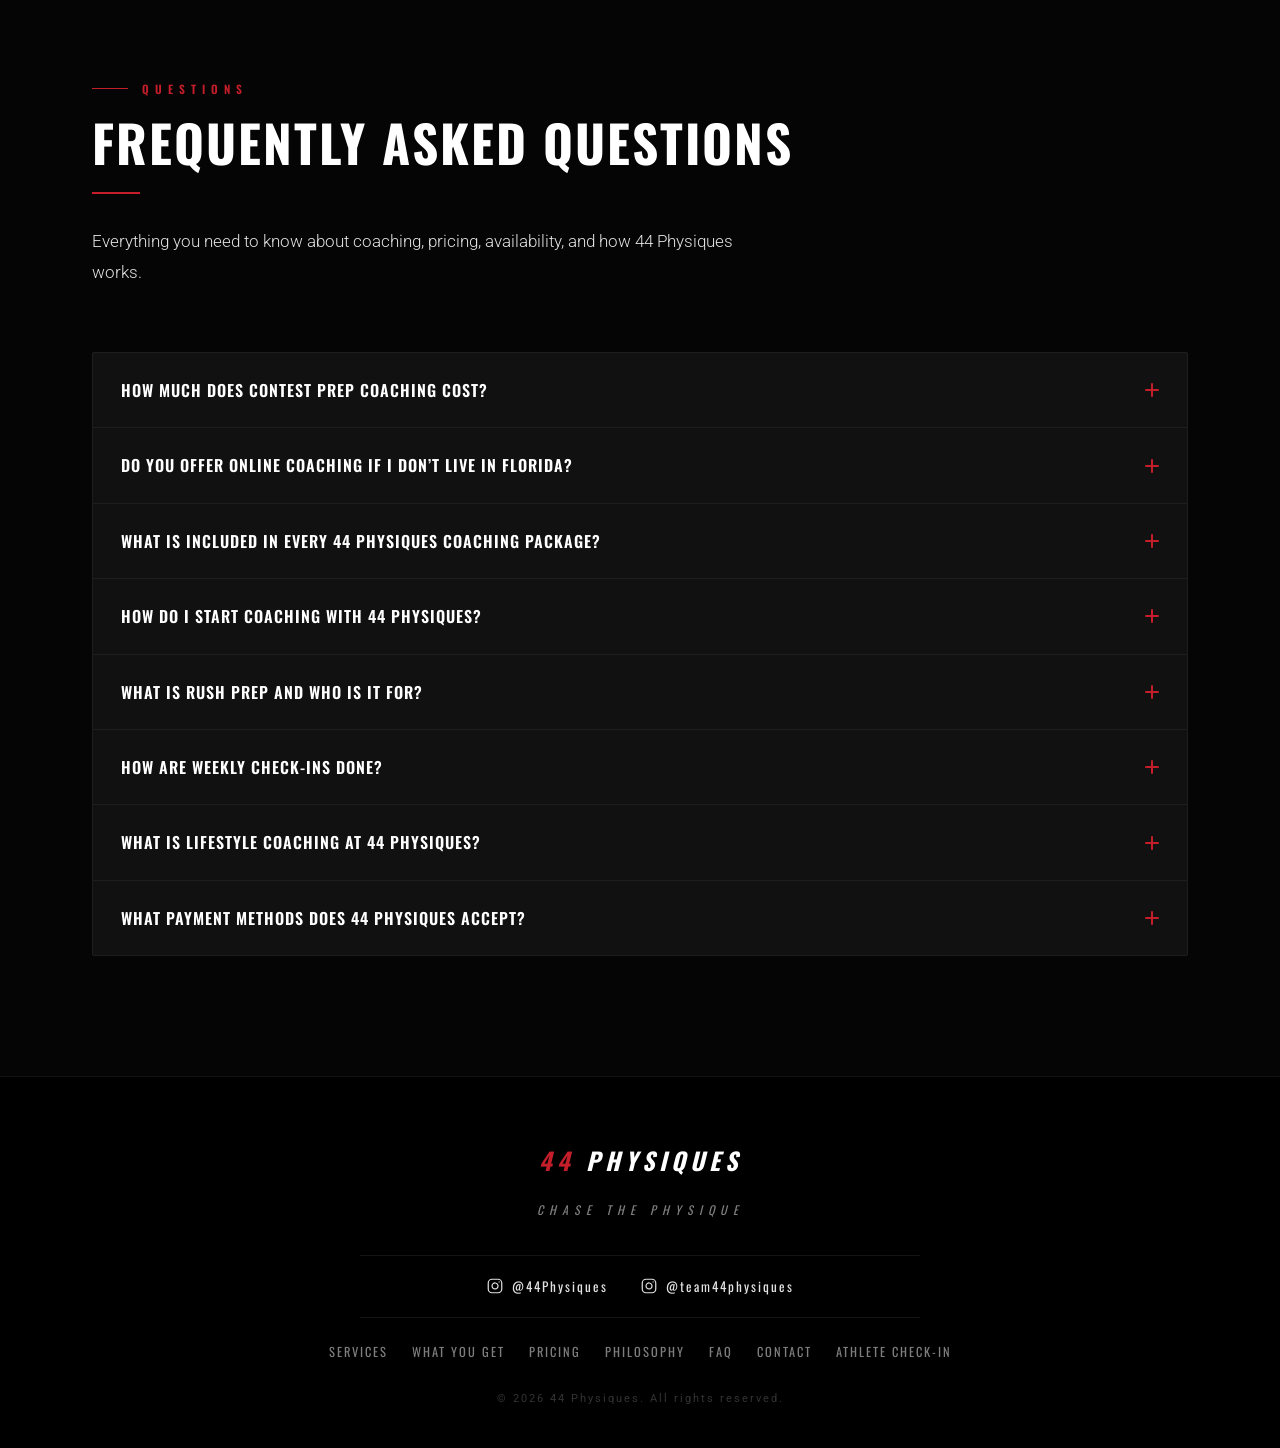
==== commit 16a54bf1: "feat: enhance AI discoverability, semantic SEO, structured data, FAQ, llms.txt, and crawler optimiza" ====
--- a/index.html
+++ b/index.html
@@ -3,31 +3,329 @@
 <head>
     <meta charset="UTF-8">
     <meta name="viewport" content="width=device-width, initial-scale=1.0">
-    <title>44 Physiques | Precision Physique Coaching</title>
-    <meta name="description" content="Precision coaching for competitors and driven individuals. Contest prep, lifestyle coaching, nutrition programming, and posing. Chase the Physique.">
+
+    <title>Contest Prep &amp; Online Bodybuilding Coaching | 44 Physiques</title>
+    <meta name="description" content="44 Physiques delivers online contest prep, bikini &amp; physique coaching, posing coaching, nutrition programming, and peak week guidance. Custom plans with weekly check-ins. Online worldwide, in-person posing in Florida.">
+    <meta name="keywords" content="contest prep coaching, online bodybuilding coaching, bikini prep coaching, physique coaching, posing coaching, lifestyle transformation coaching, nutrition coaching, peak week coaching, offseason prep, figure competition coach, online physique coach Florida">
+    <meta name="robots" content="index, follow, max-image-preview:large, max-snippet:-1">
+    <meta name="author" content="44 Physiques">
+
+    <link rel="canonical" href="https://zr5498tfmr-ux.github.io/-Team-44-Physiques-/">
 
     <!-- Open Graph / link preview -->
     <meta property="og:type"        content="website">
-    <meta property="og:title"       content="44 Physiques | Precision Physique Coaching">
-    <meta property="og:description" content="Precision coaching for competitors and driven individuals. Contest prep, lifestyle coaching, nutrition programming, and posing. Chase the Physique.">
+    <meta property="og:site_name"   content="44 Physiques">
+    <meta property="og:title"       content="Contest Prep &amp; Online Bodybuilding Coaching | 44 Physiques">
+    <meta property="og:description" content="Online contest prep, bikini &amp; physique coaching, posing, and nutrition programming with weekly check-ins and peak week guidance. Chase the Physique.">
     <meta property="og:image"       content="https://zr5498tfmr-ux.github.io/-Team-44-Physiques-/image/og-image.jpg">
     <meta property="og:url"         content="https://zr5498tfmr-ux.github.io/-Team-44-Physiques-/">
 
     <!-- Twitter / X card -->
     <meta name="twitter:card"        content="summary_large_image">
-    <meta name="twitter:title"       content="44 Physiques | Precision Physique Coaching">
-    <meta name="twitter:description" content="Precision coaching for competitors and driven individuals. Contest prep, lifestyle coaching, nutrition programming, and posing. Chase the Physique.">
+    <meta name="twitter:title"       content="Contest Prep &amp; Online Bodybuilding Coaching | 44 Physiques">
+    <meta name="twitter:description" content="Online contest prep, bikini &amp; physique coaching, posing, and nutrition programming with weekly check-ins and peak week guidance. Chase the Physique.">
     <meta name="twitter:image"       content="https://zr5498tfmr-ux.github.io/-Team-44-Physiques-/image/og-image.jpg">
-    <link rel="preconnect" href="<https://fonts.googleapis.com>">
-    <link rel="preconnect" href="<https://fonts.gstatic.com>" crossorigin>
-    <link href="<https://fonts.googleapis.com/css2?family=Oswald:wght@400;500;600;700&family=Roboto:wght@300;400;500;700&display=swap>" rel="stylesheet">
+
+    <link rel="preconnect" href="https://fonts.googleapis.com">
+    <link rel="preconnect" href="https://fonts.gstatic.com" crossorigin>
+    <link href="https://fonts.googleapis.com/css2?family=Oswald:wght@400;500;600;700&family=Roboto:wght@300;400;500;700&display=swap" rel="stylesheet">
     <link rel="icon" href="image/favicon.svg" type="image/svg+xml">
     <link rel="stylesheet" href="styles.css">
+
+    <script type="application/ld+json">
+    {
+      "@context": "https://schema.org",
+      "@graph": [
+        {
+          "@type": "Organization",
+          "@id": "https://zr5498tfmr-ux.github.io/-Team-44-Physiques-/#organization",
+          "name": "44 Physiques",
+          "url": "https://zr5498tfmr-ux.github.io/-Team-44-Physiques-/",
+          "logo": "https://zr5498tfmr-ux.github.io/-Team-44-Physiques-/image/favicon.svg",
+          "image": "https://zr5498tfmr-ux.github.io/-Team-44-Physiques-/image/og-image.jpg",
+          "email": "fentydavid@yahoo.com",
+          "slogan": "Chase the Physique",
+          "description": "Precision online physique and contest prep coaching — nutrition, training, posing, and weekly check-ins for competitors and driven non-competitors.",
+          "sameAs": [
+            "https://instagram.com/44physiques",
+            "https://instagram.com/team44physiques"
+          ]
+        },
+        {
+          "@type": "WebSite",
+          "@id": "https://zr5498tfmr-ux.github.io/-Team-44-Physiques-/#website",
+          "url": "https://zr5498tfmr-ux.github.io/-Team-44-Physiques-/",
+          "name": "44 Physiques",
+          "description": "Online contest prep and physique coaching — custom nutrition, training, posing, and peak week guidance.",
+          "inLanguage": "en-US",
+          "publisher": { "@id": "https://zr5498tfmr-ux.github.io/-Team-44-Physiques-/#organization" }
+        },
+        {
+          "@type": ["ProfessionalService", "LocalBusiness"],
+          "@id": "https://zr5498tfmr-ux.github.io/-Team-44-Physiques-/#business",
+          "name": "44 Physiques",
+          "url": "https://zr5498tfmr-ux.github.io/-Team-44-Physiques-/",
+          "logo": "https://zr5498tfmr-ux.github.io/-Team-44-Physiques-/image/favicon.svg",
+          "image": "https://zr5498tfmr-ux.github.io/-Team-44-Physiques-/image/og-image.jpg",
+          "description": "44 Physiques provides fully online physique and contest prep coaching — custom nutrition, training, cardio, posing, weekly check-ins, and peak week guidance — for bodybuilding, bikini, physique, and figure competitors as well as non-competitors. In-person posing available in Florida.",
+          "email": "fentydavid@yahoo.com",
+          "telephone": "+1-352-540-1695",
+          "slogan": "Chase the Physique",
+          "priceRange": "$250-$425",
+          "currenciesAccepted": "USD",
+          "paymentAccepted": "Zelle, PayPal",
+          "parentOrganization": { "@id": "https://zr5498tfmr-ux.github.io/-Team-44-Physiques-/#organization" },
+          "sameAs": [
+            "https://instagram.com/44physiques",
+            "https://instagram.com/team44physiques"
+          ],
+          "address": {
+            "@type": "PostalAddress",
+            "addressRegion": "FL",
+            "addressCountry": "US"
+          },
+          "areaServed": [
+            { "@type": "Country", "name": "United States" },
+            { "@type": "Place", "name": "Online / Worldwide" }
+          ],
+          "knowsAbout": [
+            "Contest prep coaching",
+            "Online bodybuilding coaching",
+            "Bikini prep coaching",
+            "Physique coaching",
+            "Posing coaching",
+            "Nutrition coaching",
+            "Peak week coaching",
+            "Offseason prep"
+          ],
+          "hasOfferCatalog": {
+            "@type": "OfferCatalog",
+            "name": "44 Physiques Coaching Services",
+            "itemListElement": [
+              {
+                "@type": "Offer",
+                "itemOffered": { "@id": "https://zr5498tfmr-ux.github.io/-Team-44-Physiques-/#service-contest-prep" },
+                "price": "275.00",
+                "priceCurrency": "USD",
+                "availability": "https://schema.org/InStock"
+              },
+              {
+                "@type": "Offer",
+                "itemOffered": { "@id": "https://zr5498tfmr-ux.github.io/-Team-44-Physiques-/#service-rush-prep" },
+                "price": "425.00",
+                "priceCurrency": "USD",
+                "availability": "https://schema.org/InStock"
+              },
+              {
+                "@type": "Offer",
+                "itemOffered": { "@id": "https://zr5498tfmr-ux.github.io/-Team-44-Physiques-/#service-lifestyle-coaching" },
+                "price": "250.00",
+                "priceCurrency": "USD",
+                "availability": "https://schema.org/InStock"
+              },
+              {
+                "@type": "Offer",
+                "itemOffered": { "@id": "https://zr5498tfmr-ux.github.io/-Team-44-Physiques-/#service-offseason-prep" },
+                "priceCurrency": "USD",
+                "availability": "https://schema.org/InStock"
+              },
+              {
+                "@type": "Offer",
+                "itemOffered": { "@id": "https://zr5498tfmr-ux.github.io/-Team-44-Physiques-/#service-posing-coaching" },
+                "priceCurrency": "USD",
+                "availability": "https://schema.org/InStock"
+              }
+            ]
+          }
+        },
+        {
+          "@type": "Service",
+          "@id": "https://zr5498tfmr-ux.github.io/-Team-44-Physiques-/#service-contest-prep",
+          "name": "Contest Prep",
+          "serviceType": "Contest prep coaching",
+          "description": "Show-date-driven nutrition, training, cardio, and posing coaching for bodybuilding, bikini, physique, and figure competitors, with weekly adjustments through peak week. Includes 2 posing sessions per month and a supplementation guide. 3-month minimum.",
+          "provider": { "@id": "https://zr5498tfmr-ux.github.io/-Team-44-Physiques-/#business" },
+          "areaServed": [
+            { "@type": "Country", "name": "United States" },
+            { "@type": "Place", "name": "Online / Worldwide" }
+          ],
+          "offers": {
+            "@type": "Offer",
+            "price": "275.00",
+            "priceCurrency": "USD",
+            "availability": "https://schema.org/InStock",
+            "url": "https://zr5498tfmr-ux.github.io/-Team-44-Physiques-/#pricing",
+            "priceSpecification": {
+              "@type": "UnitPriceSpecification",
+              "price": "275.00",
+              "priceCurrency": "USD",
+              "unitText": "MONTH",
+              "minPrice": "825.00",
+              "description": "$275/month, 3-month minimum ($825). 6 months $1,650. 12 months $3,300."
+            }
+          }
+        },
+        {
+          "@type": "Service",
+          "@id": "https://zr5498tfmr-ux.github.io/-Team-44-Physiques-/#service-rush-prep",
+          "name": "Rush Prep",
+          "serviceType": "Emergency contest prep coaching",
+          "description": "Flat-rate emergency prep for competitors 4-5 weeks out from a show. Includes everything in the standard Contest Prep package, paid in full upfront.",
+          "provider": { "@id": "https://zr5498tfmr-ux.github.io/-Team-44-Physiques-/#business" },
+          "areaServed": [
+            { "@type": "Country", "name": "United States" },
+            { "@type": "Place", "name": "Online / Worldwide" }
+          ],
+          "offers": {
+            "@type": "Offer",
+            "price": "425.00",
+            "priceCurrency": "USD",
+            "availability": "https://schema.org/InStock",
+            "url": "https://zr5498tfmr-ux.github.io/-Team-44-Physiques-/#pricing"
+          }
+        },
+        {
+          "@type": "Service",
+          "@id": "https://zr5498tfmr-ux.github.io/-Team-44-Physiques-/#service-lifestyle-coaching",
+          "name": "Lifestyle Coaching",
+          "serviceType": "Lifestyle transformation coaching",
+          "description": "Custom training and nutrition for non-competitors seeking sustainable body composition change, health, and long-term habits. 3-month minimum.",
+          "provider": { "@id": "https://zr5498tfmr-ux.github.io/-Team-44-Physiques-/#business" },
+          "areaServed": [
+            { "@type": "Country", "name": "United States" },
+            { "@type": "Place", "name": "Online / Worldwide" }
+          ],
+          "offers": {
+            "@type": "Offer",
+            "price": "250.00",
+            "priceCurrency": "USD",
+            "availability": "https://schema.org/InStock",
+            "url": "https://zr5498tfmr-ux.github.io/-Team-44-Physiques-/#pricing",
+            "priceSpecification": {
+              "@type": "UnitPriceSpecification",
+              "price": "250.00",
+              "priceCurrency": "USD",
+              "unitText": "MONTH",
+              "minPrice": "750.00",
+              "description": "$250/month, 3-month minimum ($750). 6 months $1,500. 12 months $3,000."
+            }
+          }
+        },
+        {
+          "@type": "Service",
+          "@id": "https://zr5498tfmr-ux.github.io/-Team-44-Physiques-/#service-offseason-prep",
+          "name": "Offseason Prep",
+          "serviceType": "Offseason muscle-building coaching",
+          "description": "Structured muscle-building programming to maximize size while managing body fat between shows, setting up the strongest possible prep cycle. Pricing quoted per program via the inquiry form.",
+          "provider": { "@id": "https://zr5498tfmr-ux.github.io/-Team-44-Physiques-/#business" },
+          "areaServed": [
+            { "@type": "Country", "name": "United States" },
+            { "@type": "Place", "name": "Online / Worldwide" }
+          ],
+          "offers": {
+            "@type": "Offer",
+            "priceCurrency": "USD",
+            "availability": "https://schema.org/InStock",
+            "url": "https://zr5498tfmr-ux.github.io/-Team-44-Physiques-/#contact"
+          }
+        },
+        {
+          "@type": "Service",
+          "@id": "https://zr5498tfmr-ux.github.io/-Team-44-Physiques-/#service-posing-coaching",
+          "name": "Posing Coaching",
+          "serviceType": "Posing and stage presentation coaching",
+          "description": "Stage presentation coaching available via FaceTime for remote clients or in-person for athletes in Florida. Included as 2 sessions per month within Contest Prep and Rush Prep.",
+          "provider": { "@id": "https://zr5498tfmr-ux.github.io/-Team-44-Physiques-/#business" },
+          "areaServed": [
+            { "@type": "Country", "name": "United States" },
+            { "@type": "Place", "name": "Online / Worldwide" },
+            { "@type": "AdministrativeArea", "name": "Florida, United States" }
+          ],
+          "offers": {
+            "@type": "Offer",
+            "priceCurrency": "USD",
+            "availability": "https://schema.org/InStock",
+            "url": "https://zr5498tfmr-ux.github.io/-Team-44-Physiques-/#contact"
+          }
+        },
+        {
+          "@type": "FAQPage",
+          "@id": "https://zr5498tfmr-ux.github.io/-Team-44-Physiques-/#faq",
+          "mainEntity": [
+            {
+              "@type": "Question",
+              "name": "How much does contest prep coaching cost?",
+              "acceptedAnswer": {
+                "@type": "Answer",
+                "text": "Contest Prep is $275/month with a 3-month minimum ($825). A 6-month commitment is $1,650 and 12 months is $3,300."
+              }
+            },
+            {
+              "@type": "Question",
+              "name": "Do you offer online coaching if I don't live in Florida?",
+              "acceptedAnswer": {
+                "@type": "Answer",
+                "text": "Yes. All coaching — nutrition, training, and weekly check-ins — is delivered fully online. Posing sessions are available via FaceTime for remote clients, or in-person for clients in Florida."
+              }
+            },
+            {
+              "@type": "Question",
+              "name": "What is included in every 44 Physiques coaching package?",
+              "acceptedAnswer": {
+                "@type": "Answer",
+                "text": "Every package includes a custom training program, personalized nutrition plan, weekly check-ins with real-time adjustments, and peak week guidance. Contest Prep and Rush Prep also include 2 posing sessions per month and a supplementation guide."
+              }
+            },
+            {
+              "@type": "Question",
+              "name": "How do I start coaching with 44 Physiques?",
+              "acceptedAnswer": {
+                "@type": "Answer",
+                "text": "Submit the inquiry form in the Contact section of the website. Describe your goals and timeline and you will receive a response within 48 hours to discuss the best coaching package."
+              }
+            },
+            {
+              "@type": "Question",
+              "name": "What is Rush Prep and who is it for?",
+              "acceptedAnswer": {
+                "@type": "Answer",
+                "text": "Rush Prep is a $425 flat-rate emergency prep package for competitors who are 4-5 weeks out from a show and need immediate, focused coaching. It includes everything in the standard Contest Prep package."
+              }
+            },
+            {
+              "@type": "Question",
+              "name": "How are weekly check-ins done?",
+              "acceptedAnswer": {
+                "@type": "Answer",
+                "text": "Each week clients submit front and back pose photos with good lighting. The coach reviews photos and data, then adjusts nutrition and training in real time based on progress and physique response."
+              }
+            },
+            {
+              "@type": "Question",
+              "name": "What is Lifestyle Coaching at 44 Physiques?",
+              "acceptedAnswer": {
+                "@type": "Answer",
+                "text": "Lifestyle Coaching is a $250/month program with a 3-month minimum designed for non-competitors seeking sustainable body composition improvement, health, and long-term habits through custom training and nutrition guidance."
+              }
+            },
+            {
+              "@type": "Question",
+              "name": "What payment methods does 44 Physiques accept?",
+              "acceptedAnswer": {
+                "@type": "Answer",
+                "text": "Zelle (preferred): 352-540-1695. PayPal: fentydavid@yahoo.com. Payments are due on the 1st or 15th of each month."
+              }
+            }
+          ]
+        }
+      ]
+    }
+    </script>
 </head>
 <body>
 
     <!-- ===== STICKY NAV ===== -->
-    <nav class="nav" id="mainNav">
+    <nav class="nav" id="mainNav" aria-label="Primary navigation">
         <div class="nav-inner">
             <a href="#home" class="nav-brand"><span>44</span> Physiques</a>
             <ul class="nav-links">
@@ -36,10 +334,11 @@
                 <li><a href="#transformations">Results</a></li>
                 <li><a href="#pricing">Pricing</a></li>
                 <li><a href="#philosophy">Philosophy</a></li>
+                <li><a href="#faq">FAQ</a></li>
                 <li><a href="#contact">Contact</a></li>
             </ul>
-            <a href="<https://zr5498tfmr-ux.github.io/44Physiques-check-in-form/>" class="nav-cta" target="_blank" rel="noopener">Athlete Check-In</a>
-            <button class="nav-hamburger" onclick="toggleNav()" aria-label="Toggle menu" aria-expanded="false">
+            <a href="https://zr5498tfmr-ux.github.io/44Physiques-check-in-form/" class="nav-cta" target="_blank" rel="noopener noreferrer">Athlete Check-In</a>
+            <button class="nav-hamburger" onclick="toggleNav()" aria-label="Toggle navigation menu" aria-expanded="false" aria-controls="navMobile">
                 <span></span><span></span><span></span>
             </button>
         </div>
@@ -49,16 +348,18 @@
             <a href="#transformations" onclick="closeNav()">Results</a>
             <a href="#pricing" onclick="closeNav()">Pricing</a>
             <a href="#philosophy" onclick="closeNav()">Philosophy</a>
+            <a href="#faq" onclick="closeNav()">FAQ</a>
             <a href="#contact" onclick="closeNav()">Contact</a>
-            <a href="<https://zr5498tfmr-ux.github.io/44Physiques-check-in-form/>" class="nav-mobile-cta" target="_blank" rel="noopener">Athlete Check-In &rarr;</a>
+            <a href="https://zr5498tfmr-ux.github.io/44Physiques-check-in-form/" class="nav-mobile-cta" target="_blank" rel="noopener noreferrer">Athlete Check-In &rarr;</a>
         </div>
     </nav>
 
     <!-- ===== HERO ===== -->
-    <section class="hero" id="home">
+    <main>
+    <section class="hero" id="home" aria-label="44 Physiques introduction">
         <div class="hero-glow"></div>
         <div class="hero-content">
-            <svg class="hero-logo" viewBox="0 0 520 190" xmlns="<http://www.w3.org/2000/svg>" aria-label="44 Physiques">
+            <svg class="hero-logo" viewBox="0 0 520 190" xmlns="http://www.w3.org/2000/svg" role="img" aria-label="44 Physiques logo">
                 <text x="268" y="123" text-anchor="middle" font-family="Oswald, sans-serif" font-weight="700" font-size="150" fill="#000000" stroke="#000000" stroke-width="12" paint-order="stroke" letter-spacing="-6" font-style="italic">44</text>
                 <text x="266" y="121" text-anchor="middle" font-family="Oswald, sans-serif" font-weight="700" font-size="150" fill="#000000" stroke="#000000" stroke-width="12" paint-order="stroke" letter-spacing="-6" font-style="italic">44</text>
                 <text x="264" y="119" text-anchor="middle" font-family="Oswald, sans-serif" font-weight="700" font-size="150" fill="#000000" stroke="#000000" stroke-width="12" paint-order="stroke" letter-spacing="-6" font-style="italic">44</text>
@@ -85,7 +386,7 @@
     </section>
 
     <!-- ===== SERVICES ===== -->
-    <section id="services">
+    <section id="services" aria-label="Coaching services">
         <div class="section-inner">
             <p class="section-label">What We Offer</p>
             <h2 class="section-title">Coaching Services</h2>
@@ -94,36 +395,36 @@
 
             <div class="services-grid">
                 <div class="service-card">
-                    <span class="service-icon">&#127822;</span>
+                    <span class="service-icon" aria-hidden="true">&#127822;</span>
                     <h3 class="service-name">Online Coaching &amp; Nutrition</h3>
                     <p class="service-desc">Fully personalized training and nutrition programming delivered remotely, with weekly check-ins and real-time plan adjustments.</p>
                 </div>
                 <div class="service-card">
-                    <span class="service-icon">&#127942;</span>
+                    <span class="service-icon" aria-hidden="true">&#127942;</span>
                     <h3 class="service-name">Contest Prep</h3>
-                    <p class="service-desc">Stage-ready conditioning through precision dialing of nutrition, training volume, cardio, and posing as your show date approaches.</p>
+                    <p class="service-desc">Preparing for a bodybuilding, bikini, physique, or figure show? Contest Prep delivers precision nutrition, training, cardio, and posing coaching engineered around your exact show date&mdash;with weekly adjustments all the way to peak week.</p>
                 </div>
                 <div class="service-card">
-                    <span class="service-icon">&#127793;</span>
+                    <span class="service-icon" aria-hidden="true">&#127793;</span>
                     <h3 class="service-name">Offseason Prep</h3>
-                    <p class="service-desc">Strategic muscle building in the offseason&mdash;maximizing size while managing body fat to set up the best possible prep.</p>
+                    <p class="service-desc">Ready to build serious size between shows? Offseason Prep is structured muscle-building programming designed to maximize gains while managing body fat&mdash;setting up the strongest possible prep cycle.</p>
                 </div>
                 <div class="service-card">
-                    <span class="service-icon">&#9878;&#65039;</span>
+                    <span class="service-icon" aria-hidden="true">&#9878;&#65039;</span>
                     <h3 class="service-name">Lifestyle Coaching</h3>
-                    <p class="service-desc">Sustainable transformation for non-competitors focused on body composition, health, and building habits that last long-term.</p>
+                    <p class="service-desc">Not competing but want a real transformation? Lifestyle Coaching delivers custom training and nutrition for sustainable body composition change, built around your schedule and the way you actually live.</p>
                 </div>
                 <div class="service-card">
-                    <span class="service-icon">&#128170;</span>
+                    <span class="service-icon" aria-hidden="true">&#128170;</span>
                     <h3 class="service-name">Posing</h3>
-                    <p class="service-desc">Hands-on posing instruction via FaceTime or in-person for local clients. Build the confidence and presentation to compete at your best.</p>
+                    <p class="service-desc">A great physique only wins if it shows. Posing coaching is available via FaceTime for remote clients or in-person for Florida athletes&mdash;building the stage confidence and presentation skills needed to compete at your best.</p>
                 </div>
             </div>
         </div>
     </section>
 
     <!-- ===== WHAT YOU GET ===== -->
-    <section id="includes" class="includes-section">
+    <section id="includes" class="includes-section" aria-label="What is included with every plan">
         <div class="section-inner">
             <p class="section-label">Included With Every Plan</p>
             <h2 class="section-title">What You Get</h2>
@@ -156,7 +457,7 @@
     </section>
 
     <!-- ===== PHILOSOPHY ===== -->
-    <section id="philosophy" class="philosophy-section">
+    <section id="philosophy" class="philosophy-section" aria-label="Coaching philosophy and standard">
         <div class="section-inner">
             <p class="section-label">Our Standard</p>
             <h2 class="section-title">The 44 Physiques Standard</h2>
@@ -194,7 +495,7 @@
     </section>
 
     <!-- ===== REAL CLIENT TRANSFORMATIONS ===== -->
-    <section id="transformations" class="transformations-section">
+    <section id="transformations" class="transformations-section" aria-label="Real client transformations">
         <div class="section-inner">
             <p class="section-label">Proof of Work</p>
             <h2 class="section-title">Real Client Transformations</h2>
@@ -229,7 +530,7 @@
     </section>
 
     <!-- ===== PRICING ===== -->
-    <section id="pricing">
+    <section id="pricing" aria-label="Coaching packages and pricing">
         <div class="section-inner">
             <p class="section-label">Investment</p>
             <h2 class="section-title">Coaching Packages</h2>
@@ -310,9 +611,9 @@
     </section>
 
     <!-- ===== POLICIES ===== -->
-    <div class="policies-section">
+    <section class="policies-section" aria-label="Important policies and payment methods">
         <div class="policies-inner">
-            <p class="policies-title">Important Policies</p>
+            <h2 class="policies-title">Important Policies</h2>
             <div class="policies-grid">
                 <div class="policy-item">First payment due upon program start</div>
                 <div class="policy-item">No refunds after nutrition/training program has been sent</div>
@@ -328,10 +629,10 @@
                 <span class="payment-item"><strong>PayPal:</strong> fentydavid@yahoo.com</span>
             </div>
         </div>
-    </div>
+    </section>
 
     <!-- ===== CONTACT / CTA ===== -->
-    <section id="contact" class="contact-section">
+    <section id="contact" class="contact-section" aria-label="Contact and coaching inquiry form">
         <div class="section-inner contact-inner">
             <div class="contact-header">
                 <p class="section-label">Ready to Start</p>
@@ -340,7 +641,7 @@
                 <p class="section-sub">Tell us about your goals and timeline. Submit the inquiry below and we&rsquo;ll get back to you to discuss the right package for you.</p>
             </div>
 
-            <form id="inquiryForm" class="inquiry-form" onsubmit="return submitInquiry(event)">
+            <form id="inquiryForm" class="inquiry-form" aria-label="Coaching inquiry form" onsubmit="return submitInquiry(event)">
                 <div class="form-row">
                     <div class="form-field">
                         <label for="inq-name">Full Name <span class="req">*</span></label>
@@ -405,7 +706,7 @@
             <div class="social-row">
                 <p class="social-label">Follow</p>
                 <div class="social-links">
-                    <a href="https://instagram.com/44physiques" class="social-link" target="_blank" rel="noopener">
+                    <a href="https://instagram.com/44physiques" class="social-link" target="_blank" rel="noopener noreferrer">
                         <svg class="social-icon" viewBox="0 0 24 24" fill="none" stroke="currentColor" stroke-width="1.6" stroke-linecap="round" stroke-linejoin="round" aria-hidden="true">
                             <rect x="3" y="3" width="18" height="18" rx="5" ry="5"/>
                             <path d="M16 11.37A4 4 0 1 1 12.63 8 4 4 0 0 1 16 11.37z"/>
@@ -413,7 +714,7 @@
                         </svg>
                         <span>@44Physiques</span>
                     </a>
-                    <a href="https://instagram.com/team44physiques" class="social-link" target="_blank" rel="noopener">
+                    <a href="https://instagram.com/team44physiques" class="social-link" target="_blank" rel="noopener noreferrer">
                         <svg class="social-icon" viewBox="0 0 24 24" fill="none" stroke="currentColor" stroke-width="1.6" stroke-linecap="round" stroke-linejoin="round" aria-hidden="true">
                             <rect x="3" y="3" width="18" height="18" rx="5" ry="5"/>
                             <path d="M16 11.37A4 4 0 1 1 12.63 8 4 4 0 0 1 16 11.37z"/>
@@ -426,6 +727,99 @@
         </div>
     </section>
 
+    <!-- ===== FAQ ===== -->
+    <section id="faq" class="faq-section" aria-label="Frequently asked questions">
+        <div class="section-inner">
+            <p class="section-label">Questions</p>
+            <h2 class="section-title">Frequently Asked Questions</h2>
+            <div class="section-bar"></div>
+            <p class="section-sub">Everything you need to know about coaching, pricing, availability, and how 44 Physiques works.</p>
+
+            <div class="faq-list">
+                <details class="faq-item">
+                    <summary class="faq-q">
+                        <span>How much does contest prep coaching cost?</span>
+                        <span class="faq-icon" aria-hidden="true"></span>
+                    </summary>
+                    <div class="faq-a">
+                        <p>Contest Prep is $275/month with a 3-month minimum ($825). A 6-month commitment is $1,650 and 12 months is $3,300.</p>
+                    </div>
+                </details>
+
+                <details class="faq-item">
+                    <summary class="faq-q">
+                        <span>Do you offer online coaching if I don&rsquo;t live in Florida?</span>
+                        <span class="faq-icon" aria-hidden="true"></span>
+                    </summary>
+                    <div class="faq-a">
+                        <p>Yes. All coaching &mdash; nutrition, training, and weekly check-ins &mdash; is delivered fully online. Posing sessions are available via FaceTime for remote clients, or in-person for clients in Florida.</p>
+                    </div>
+                </details>
+
+                <details class="faq-item">
+                    <summary class="faq-q">
+                        <span>What is included in every 44 Physiques coaching package?</span>
+                        <span class="faq-icon" aria-hidden="true"></span>
+                    </summary>
+                    <div class="faq-a">
+                        <p>Every package includes a custom training program, personalized nutrition plan, weekly check-ins with real-time adjustments, and peak week guidance. Contest Prep and Rush Prep also include 2 posing sessions per month and a supplementation guide.</p>
+                    </div>
+                </details>
+
+                <details class="faq-item">
+                    <summary class="faq-q">
+                        <span>How do I start coaching with 44 Physiques?</span>
+                        <span class="faq-icon" aria-hidden="true"></span>
+                    </summary>
+                    <div class="faq-a">
+                        <p>Submit the inquiry form in the <a href="#contact">Contact section</a> of the website. Describe your goals and timeline and you will receive a response within 48 hours to discuss the best coaching package.</p>
+                    </div>
+                </details>
+
+                <details class="faq-item">
+                    <summary class="faq-q">
+                        <span>What is Rush Prep and who is it for?</span>
+                        <span class="faq-icon" aria-hidden="true"></span>
+                    </summary>
+                    <div class="faq-a">
+                        <p>Rush Prep is a $425 flat-rate emergency prep package for competitors who are 4&ndash;5 weeks out from a show and need immediate, focused coaching. It includes everything in the standard Contest Prep package.</p>
+                    </div>
+                </details>
+
+                <details class="faq-item">
+                    <summary class="faq-q">
+                        <span>How are weekly check-ins done?</span>
+                        <span class="faq-icon" aria-hidden="true"></span>
+                    </summary>
+                    <div class="faq-a">
+                        <p>Each week clients submit front and back pose photos with good lighting. The coach reviews photos and data, then adjusts nutrition and training in real time based on progress and physique response.</p>
+                    </div>
+                </details>
+
+                <details class="faq-item">
+                    <summary class="faq-q">
+                        <span>What is Lifestyle Coaching at 44 Physiques?</span>
+                        <span class="faq-icon" aria-hidden="true"></span>
+                    </summary>
+                    <div class="faq-a">
+                        <p>Lifestyle Coaching is a $250/month program with a 3-month minimum designed for non-competitors seeking sustainable body composition improvement, health, and long-term habits through custom training and nutrition guidance.</p>
+                    </div>
+                </details>
+
+                <details class="faq-item">
+                    <summary class="faq-q">
+                        <span>What payment methods does 44 Physiques accept?</span>
+                        <span class="faq-icon" aria-hidden="true"></span>
+                    </summary>
+                    <div class="faq-a">
+                        <p>Zelle (preferred): 352-540-1695. PayPal: fentydavid@yahoo.com. Payments are due on the 1st or 15th of each month.</p>
+                    </div>
+                </details>
+            </div>
+        </div>
+    </section>
+    </main>
+
     <!-- ===== FOOTER ===== -->
     <footer class="footer">
         <div class="footer-inner">
@@ -433,7 +827,7 @@
             <div class="footer-tagline">Chase the Physique</div>
 
             <div class="footer-social">
-                <a href="https://instagram.com/44physiques" class="footer-social-link" target="_blank" rel="noopener" aria-label="@44Physiques on Instagram">
+                <a href="https://instagram.com/44physiques" class="footer-social-link" target="_blank" rel="noopener noreferrer" aria-label="@44Physiques on Instagram">
                     <svg viewBox="0 0 24 24" fill="none" stroke="currentColor" stroke-width="1.6" stroke-linecap="round" stroke-linejoin="round" aria-hidden="true">
                         <rect x="3" y="3" width="18" height="18" rx="5" ry="5"/>
                         <path d="M16 11.37A4 4 0 1 1 12.63 8 4 4 0 0 1 16 11.37z"/>
@@ -441,7 +835,7 @@
                     </svg>
                     <span>@44Physiques</span>
                 </a>
-                <a href="https://instagram.com/team44physiques" class="footer-social-link" target="_blank" rel="noopener" aria-label="@team44physiques on Instagram">
+                <a href="https://instagram.com/team44physiques" class="footer-social-link" target="_blank" rel="noopener noreferrer" aria-label="@team44physiques on Instagram">
                     <svg viewBox="0 0 24 24" fill="none" stroke="currentColor" stroke-width="1.6" stroke-linecap="round" stroke-linejoin="round" aria-hidden="true">
                         <rect x="3" y="3" width="18" height="18" rx="5" ry="5"/>
                         <path d="M16 11.37A4 4 0 1 1 12.63 8 4 4 0 0 1 16 11.37z"/>
@@ -456,8 +850,9 @@
                 <a href="#includes">What You Get</a>
                 <a href="#pricing">Pricing</a>
                 <a href="#philosophy">Philosophy</a>
+                <a href="#faq">FAQ</a>
                 <a href="#contact">Contact</a>
-                <a href="<https://zr5498tfmr-ux.github.io/44Physiques-check-in-form/>" target="_blank" rel="noopener">Athlete Check-In</a>
+                <a href="https://zr5498tfmr-ux.github.io/44Physiques-check-in-form/" target="_blank" rel="noopener noreferrer">Athlete Check-In</a>
             </nav>
             <p class="footer-copy">&copy; 2026 44 Physiques. All rights reserved.</p>
         </div>
--- a/styles.css
+++ b/styles.css
@@ -888,6 +888,96 @@
 .transformations-cta {
     margin-top: 56px;
     text-align: center;
+}
+
+/* ===== FAQ ===== */
+.faq-section {
+    background: var(--black);
+    border-top: 1px solid var(--border);
+}
+
+.faq-list {
+    margin-top: 64px;
+    border: 1px solid var(--border);
+    border-radius: 2px;
+    overflow: hidden;
+    background: var(--border);
+    display: flex;
+    flex-direction: column;
+    gap: 1px;
+}
+
+.faq-item {
+    background: var(--card-bg);
+    transition: background 0.3s ease;
+}
+.faq-item[open] { background: #141414; }
+
+.faq-q {
+    list-style: none;
+    cursor: pointer;
+    display: flex;
+    align-items: center;
+    justify-content: space-between;
+    gap: 20px;
+    padding: 26px 28px;
+    font-family: 'Oswald', sans-serif;
+    font-size: 1rem;
+    font-weight: 600;
+    letter-spacing: 1px;
+    text-transform: uppercase;
+    color: var(--white);
+    line-height: 1.4;
+    transition: color 0.2s ease;
+}
+.faq-q::-webkit-details-marker { display: none; }
+.faq-q::marker { content: ''; }
+.faq-q:hover { color: var(--red); }
+.faq-q:focus-visible {
+    outline: 2px solid var(--red);
+    outline-offset: -2px;
+}
+
+.faq-icon {
+    position: relative;
+    width: 14px;
+    height: 14px;
+    flex-shrink: 0;
+}
+.faq-icon::before,
+.faq-icon::after {
+    content: '';
+    position: absolute;
+    background: var(--red);
+    border-radius: 1px;
+    transition: transform 0.3s ease;
+}
+.faq-icon::before { top: 6px; left: 0; width: 14px; height: 2px; }
+.faq-icon::after  { top: 0; left: 6px; width: 2px; height: 14px; }
+.faq-item[open] .faq-icon::after { transform: rotate(90deg); }
+
+.faq-a {
+    padding: 0 28px 26px;
+    animation: faqReveal 0.3s ease;
+}
+.faq-a p {
+    font-size: 0.95rem;
+    color: var(--gray-light);
+    line-height: 1.8;
+    font-weight: 300;
+}
+.faq-a a { color: var(--red); text-decoration: none; }
+.faq-a a:hover { text-decoration: underline; }
+
+@keyframes faqReveal {
+    from { opacity: 0; transform: translateY(-6px); }
+    to   { opacity: 1; transform: translateY(0); }
+}
+
+@media (prefers-reduced-motion: reduce) {
+    .faq-a { animation: none; }
+    .faq-icon::before,
+    .faq-icon::after { transition: none; }
 }
 
 /* ===== RESPONSIVE ===== */
@@ -910,6 +1000,8 @@
     .pillar:nth-child(2n) { border-right: none !important; }
     .form-row { grid-template-columns: 1fr; gap: 16px; }
     .inquiry-form { padding: 24px; }
+    .faq-q { padding: 22px 20px; font-size: 0.95rem; }
+    .faq-a { padding: 0 20px 22px; }
 }
 
 @media (max-width: 480px) {
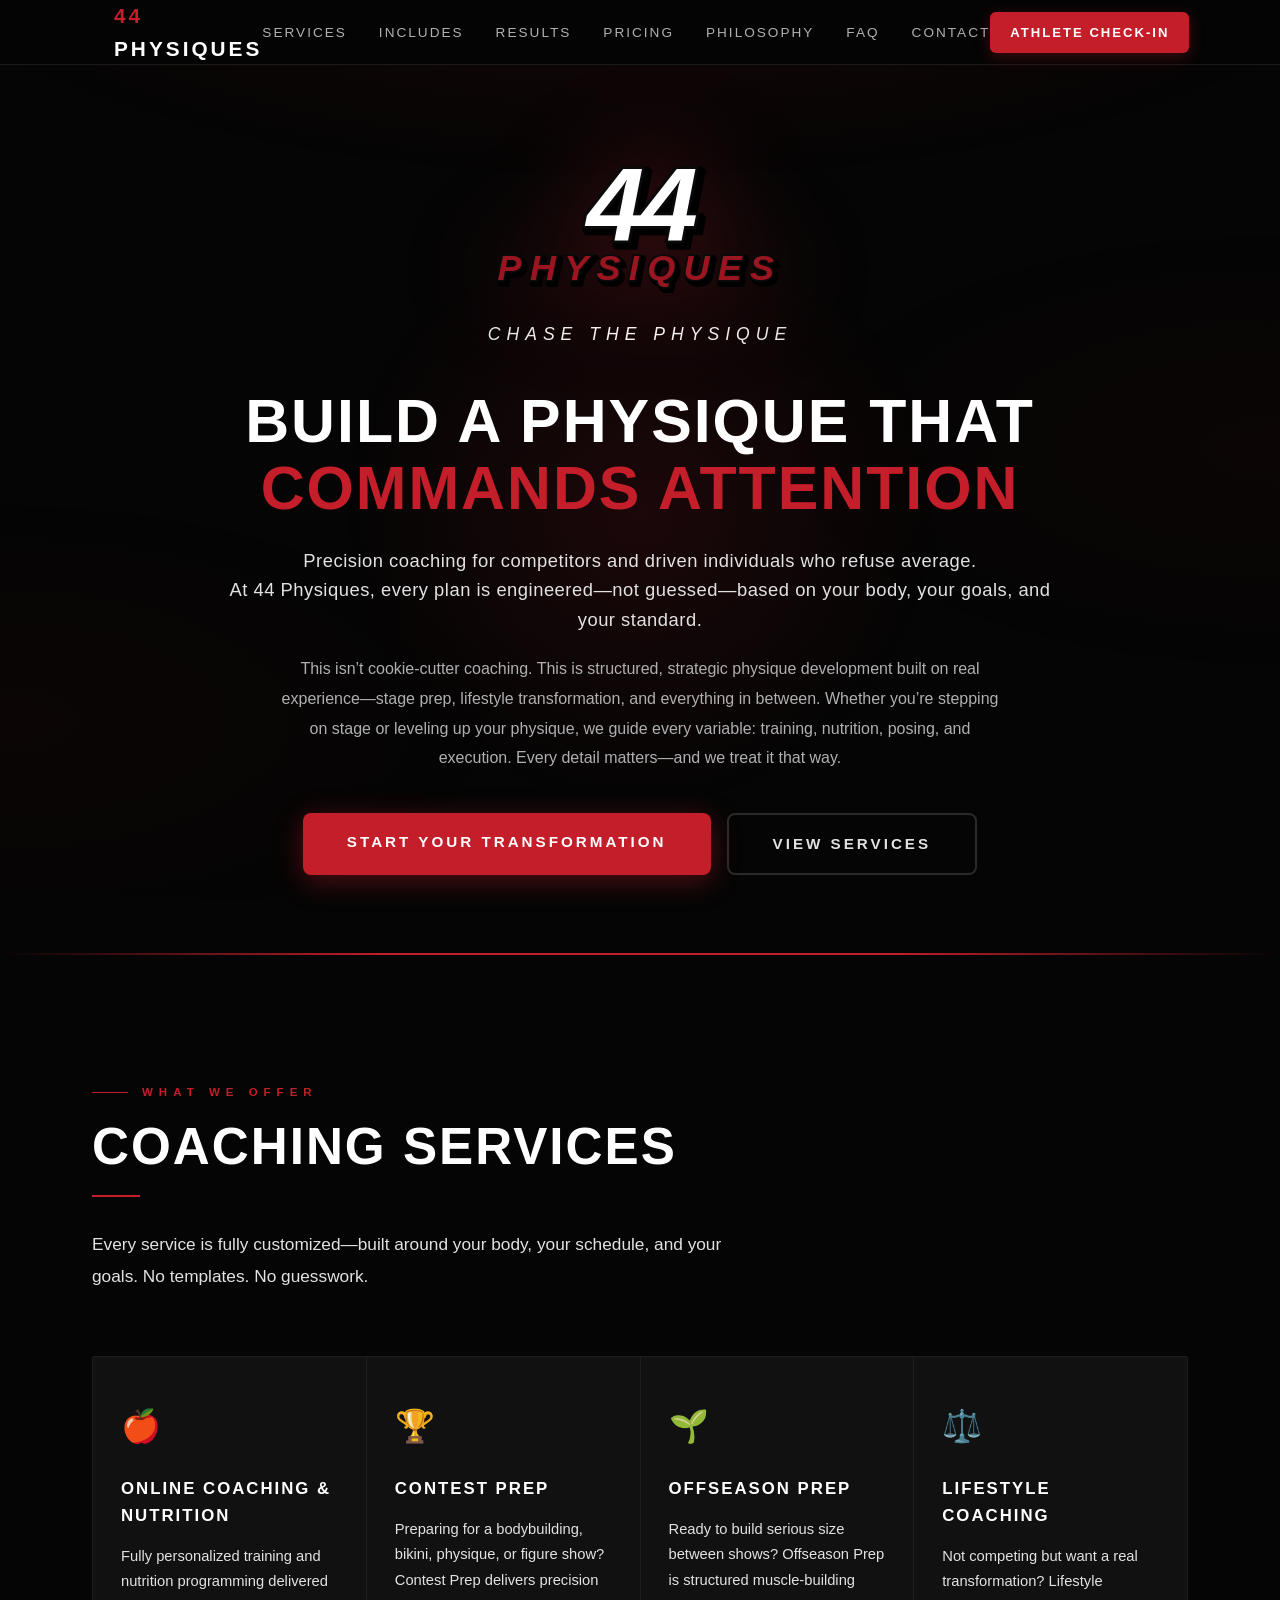
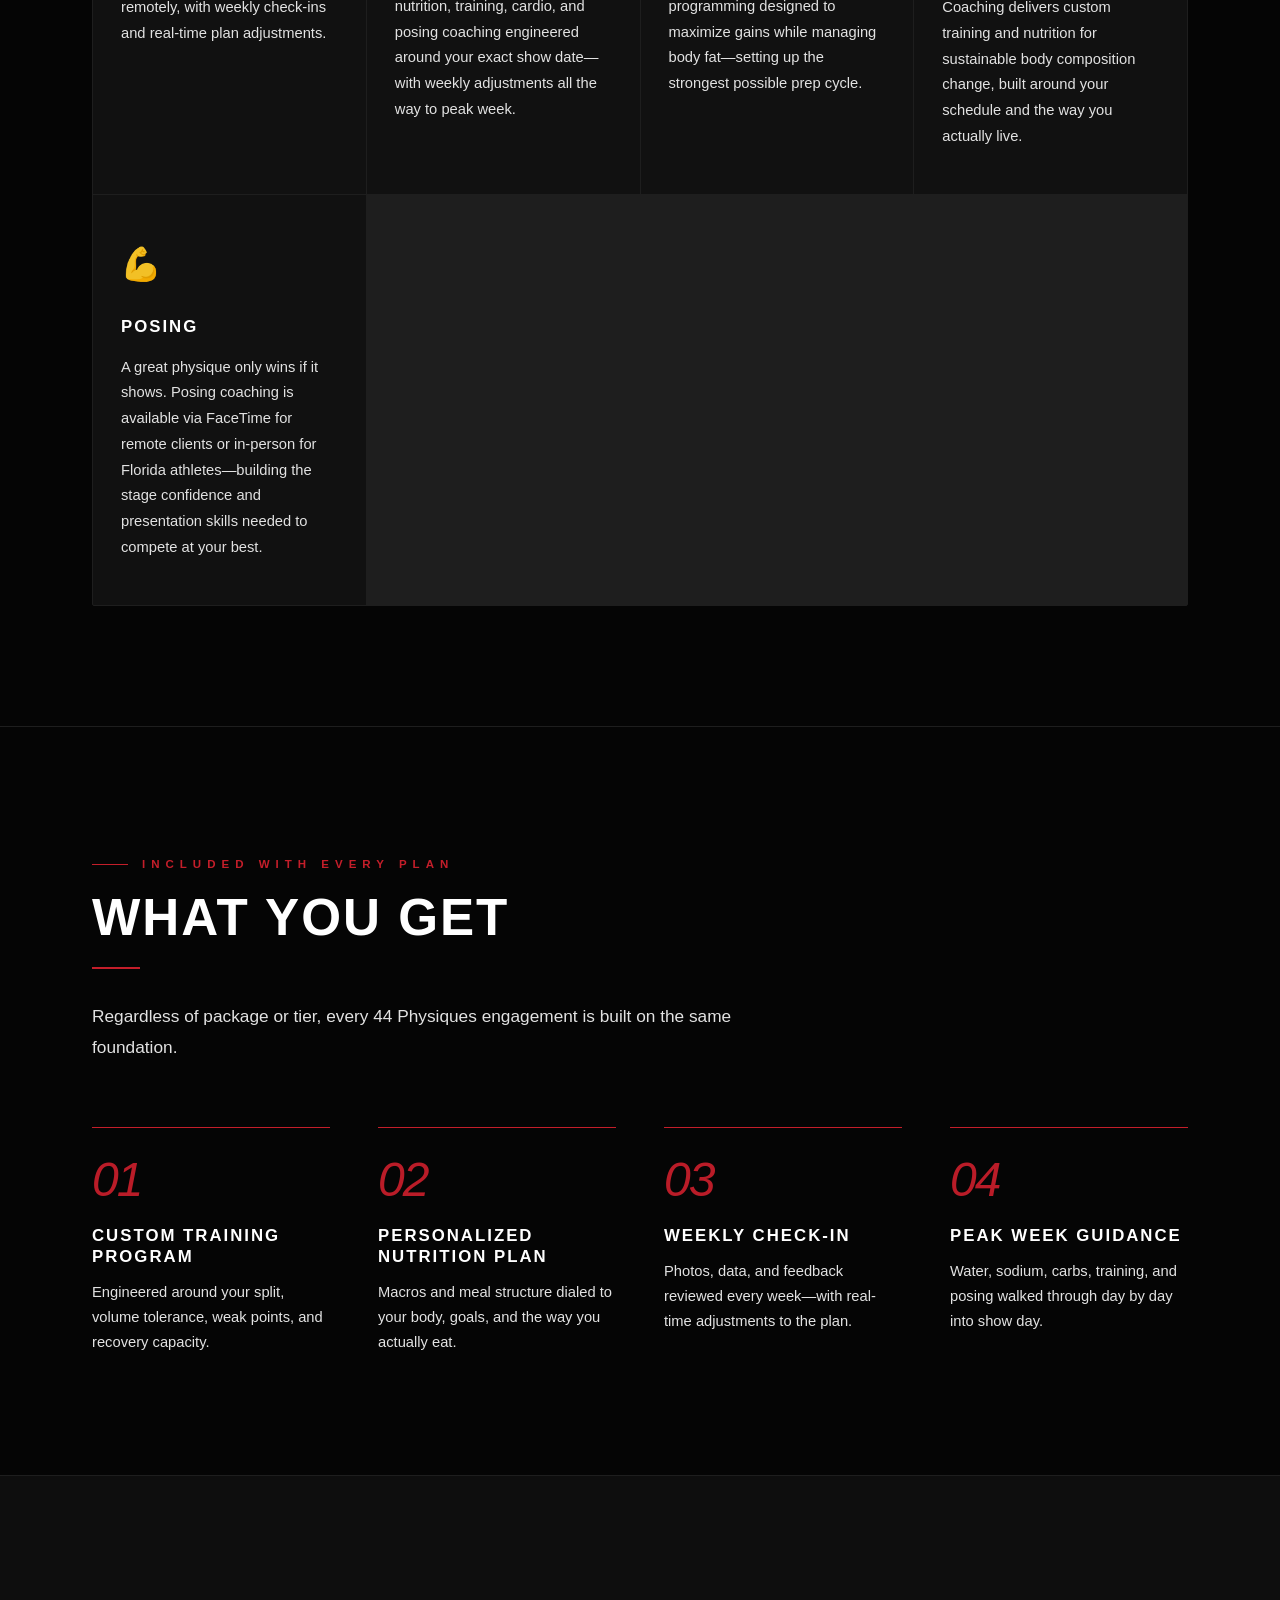
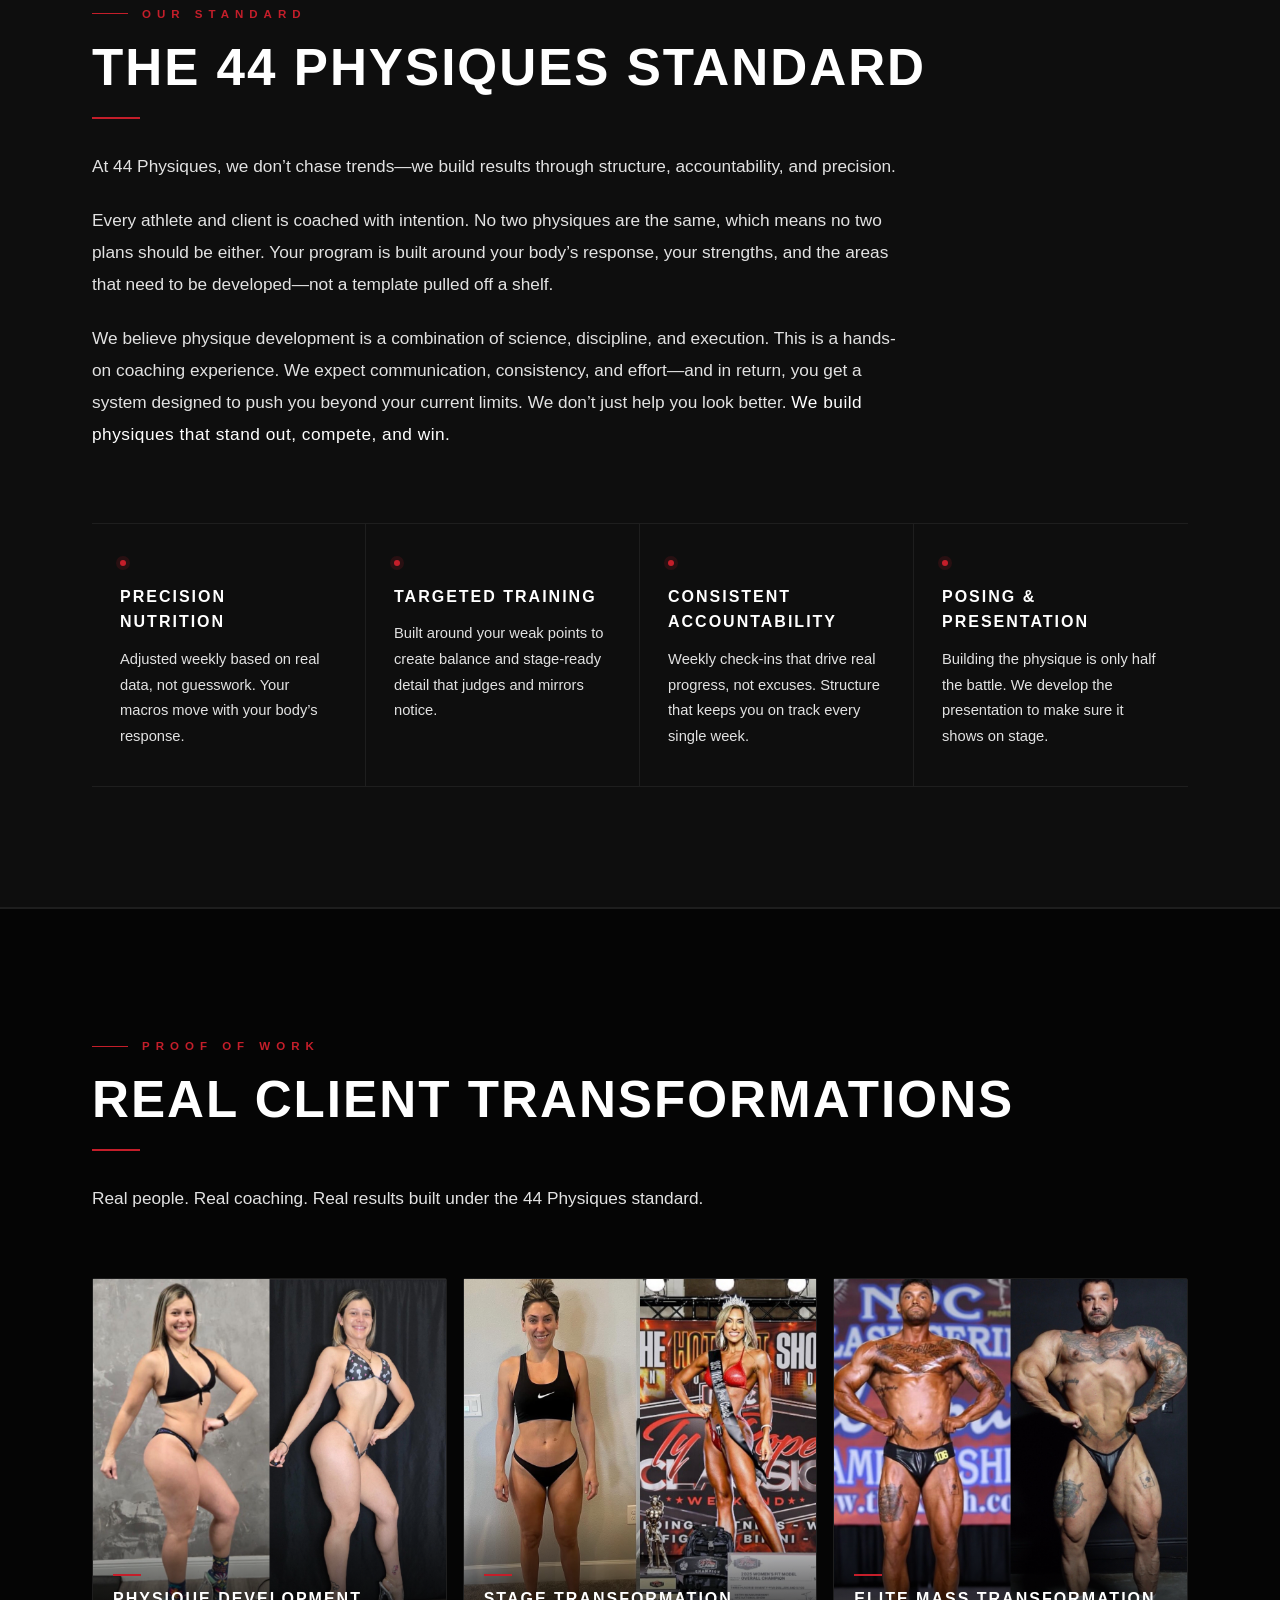
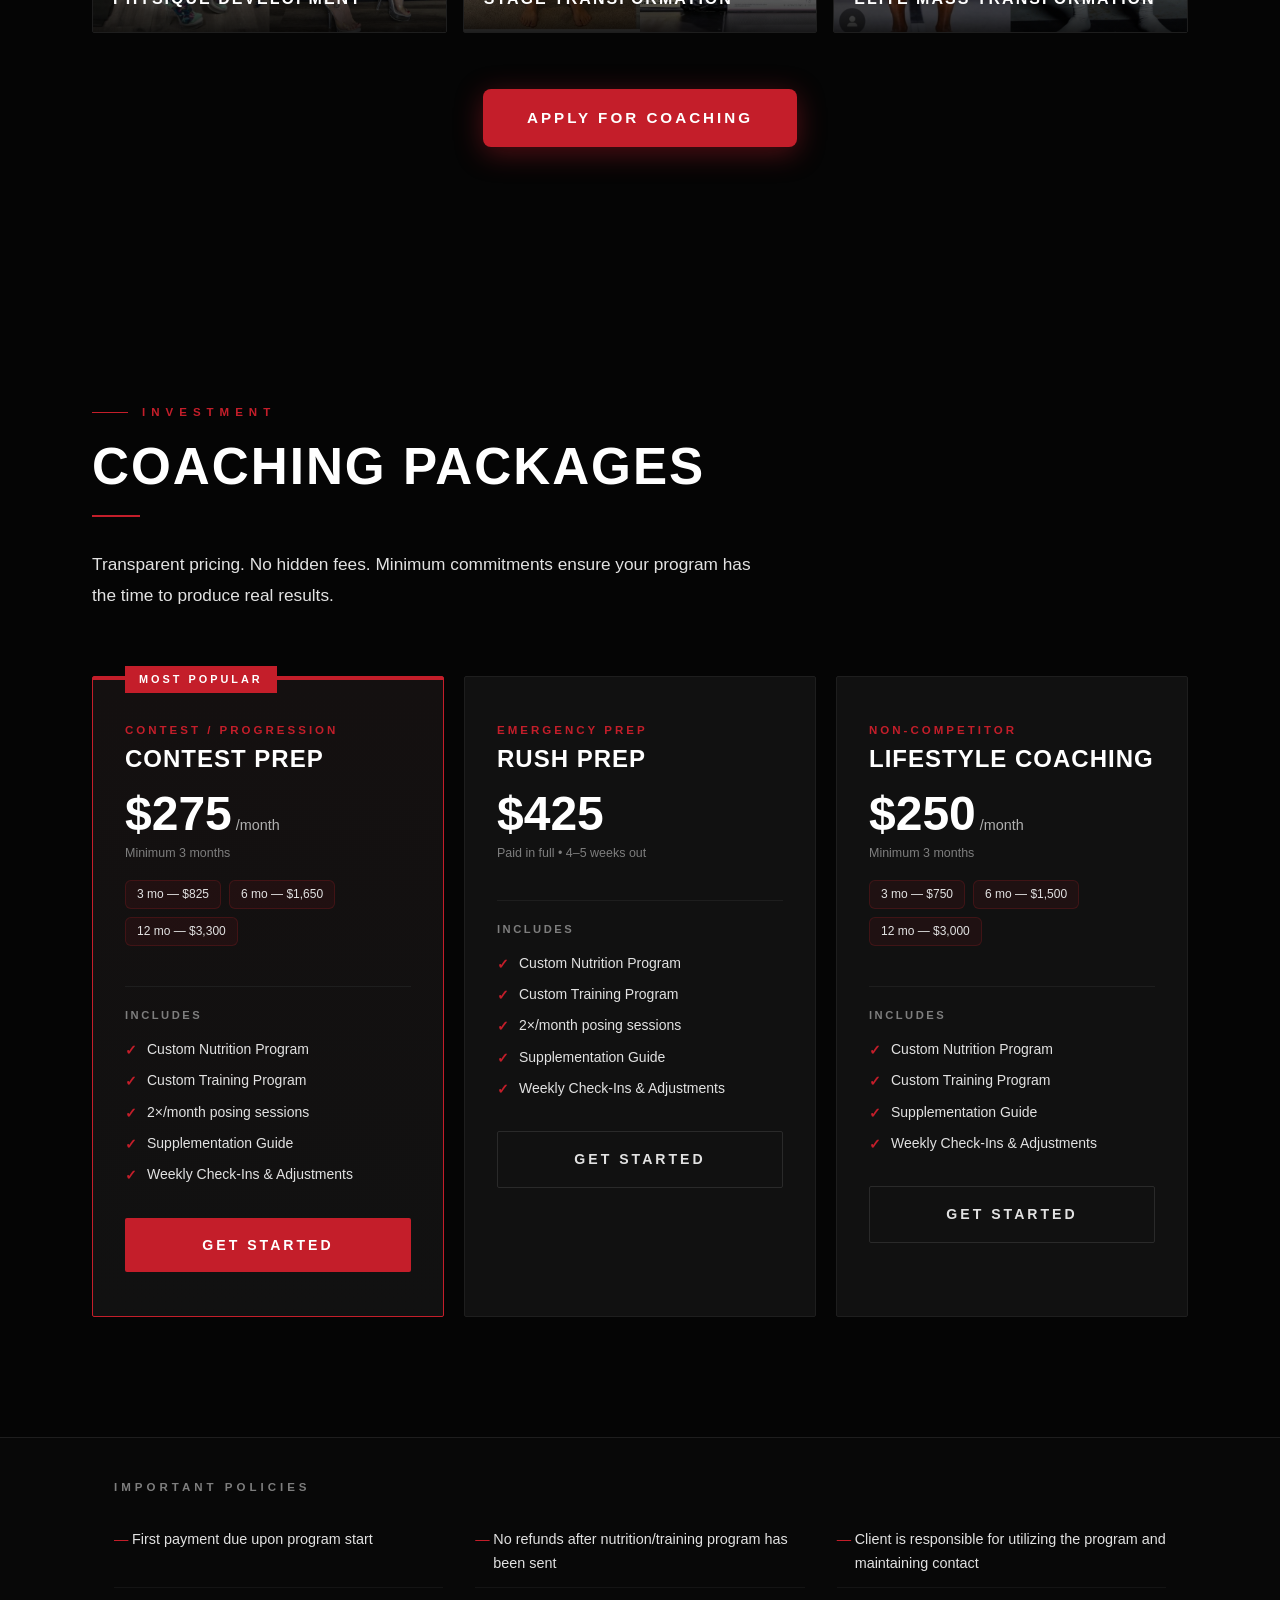
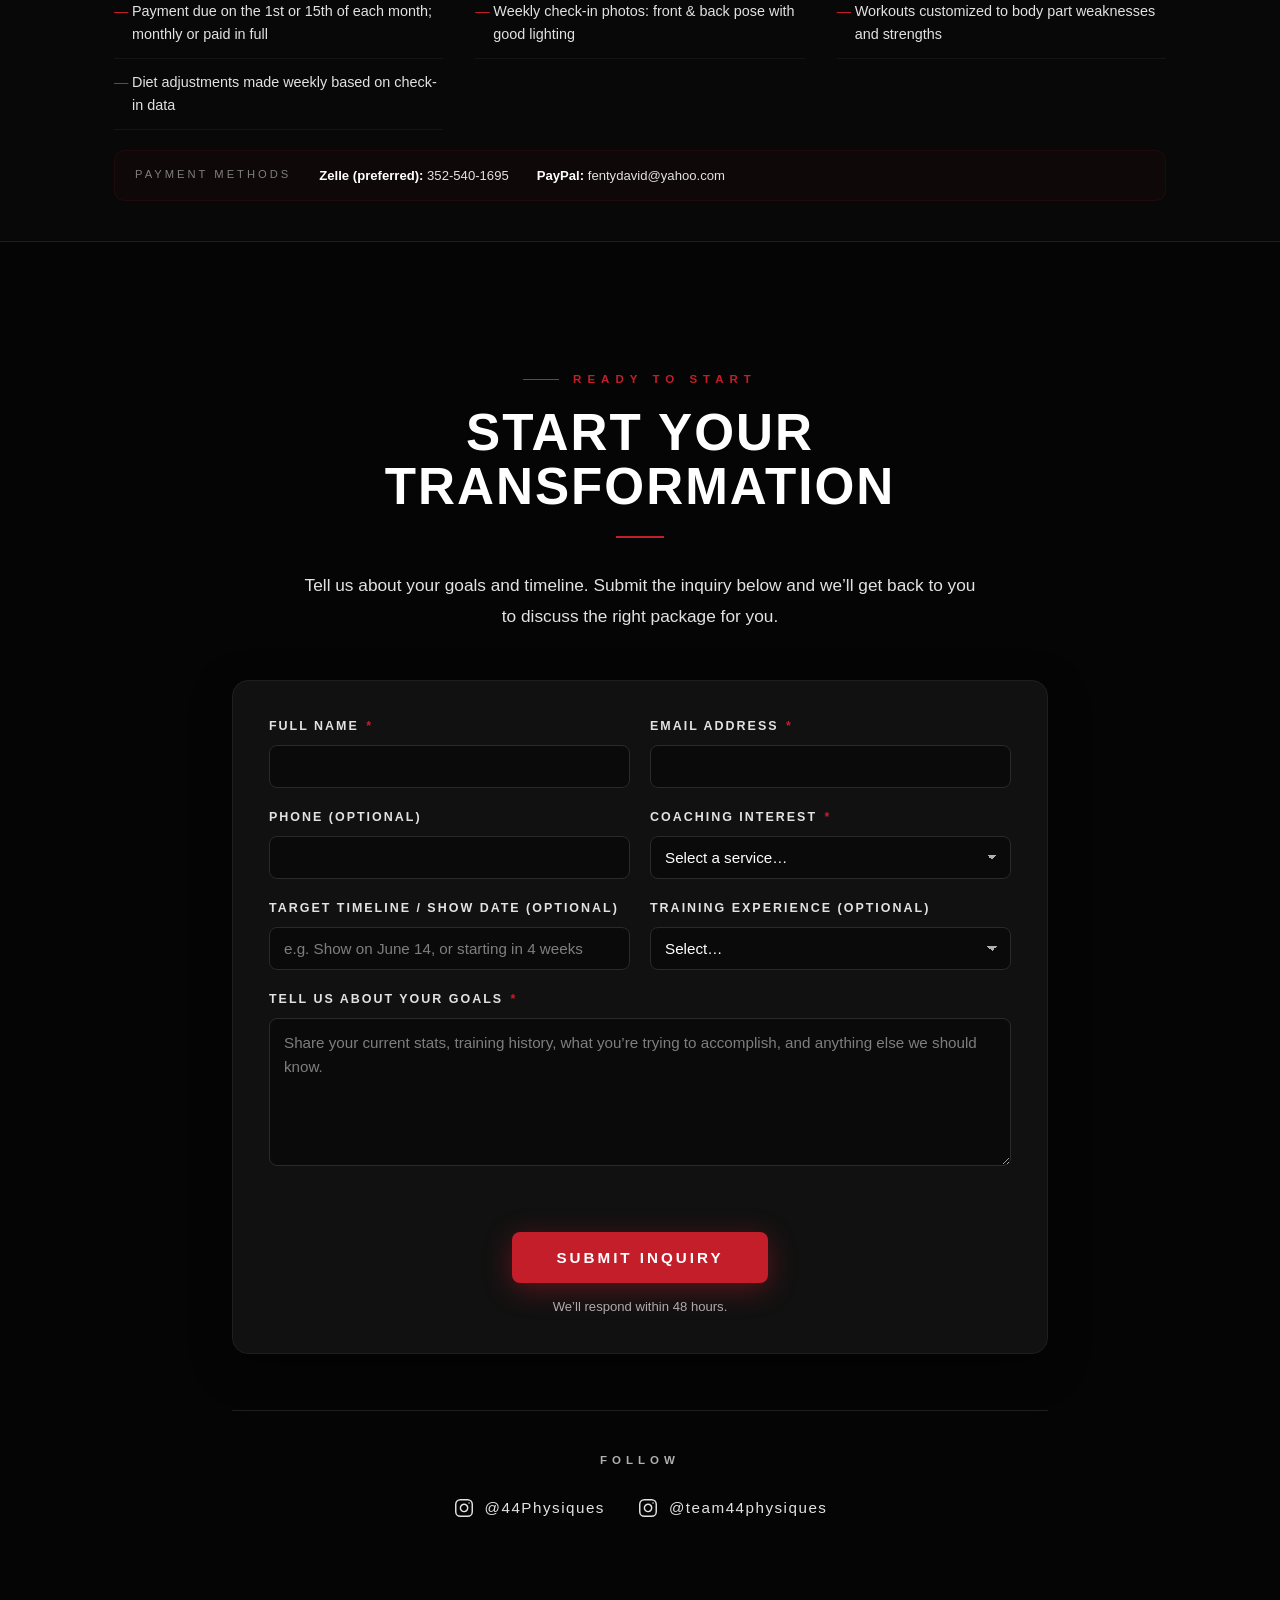
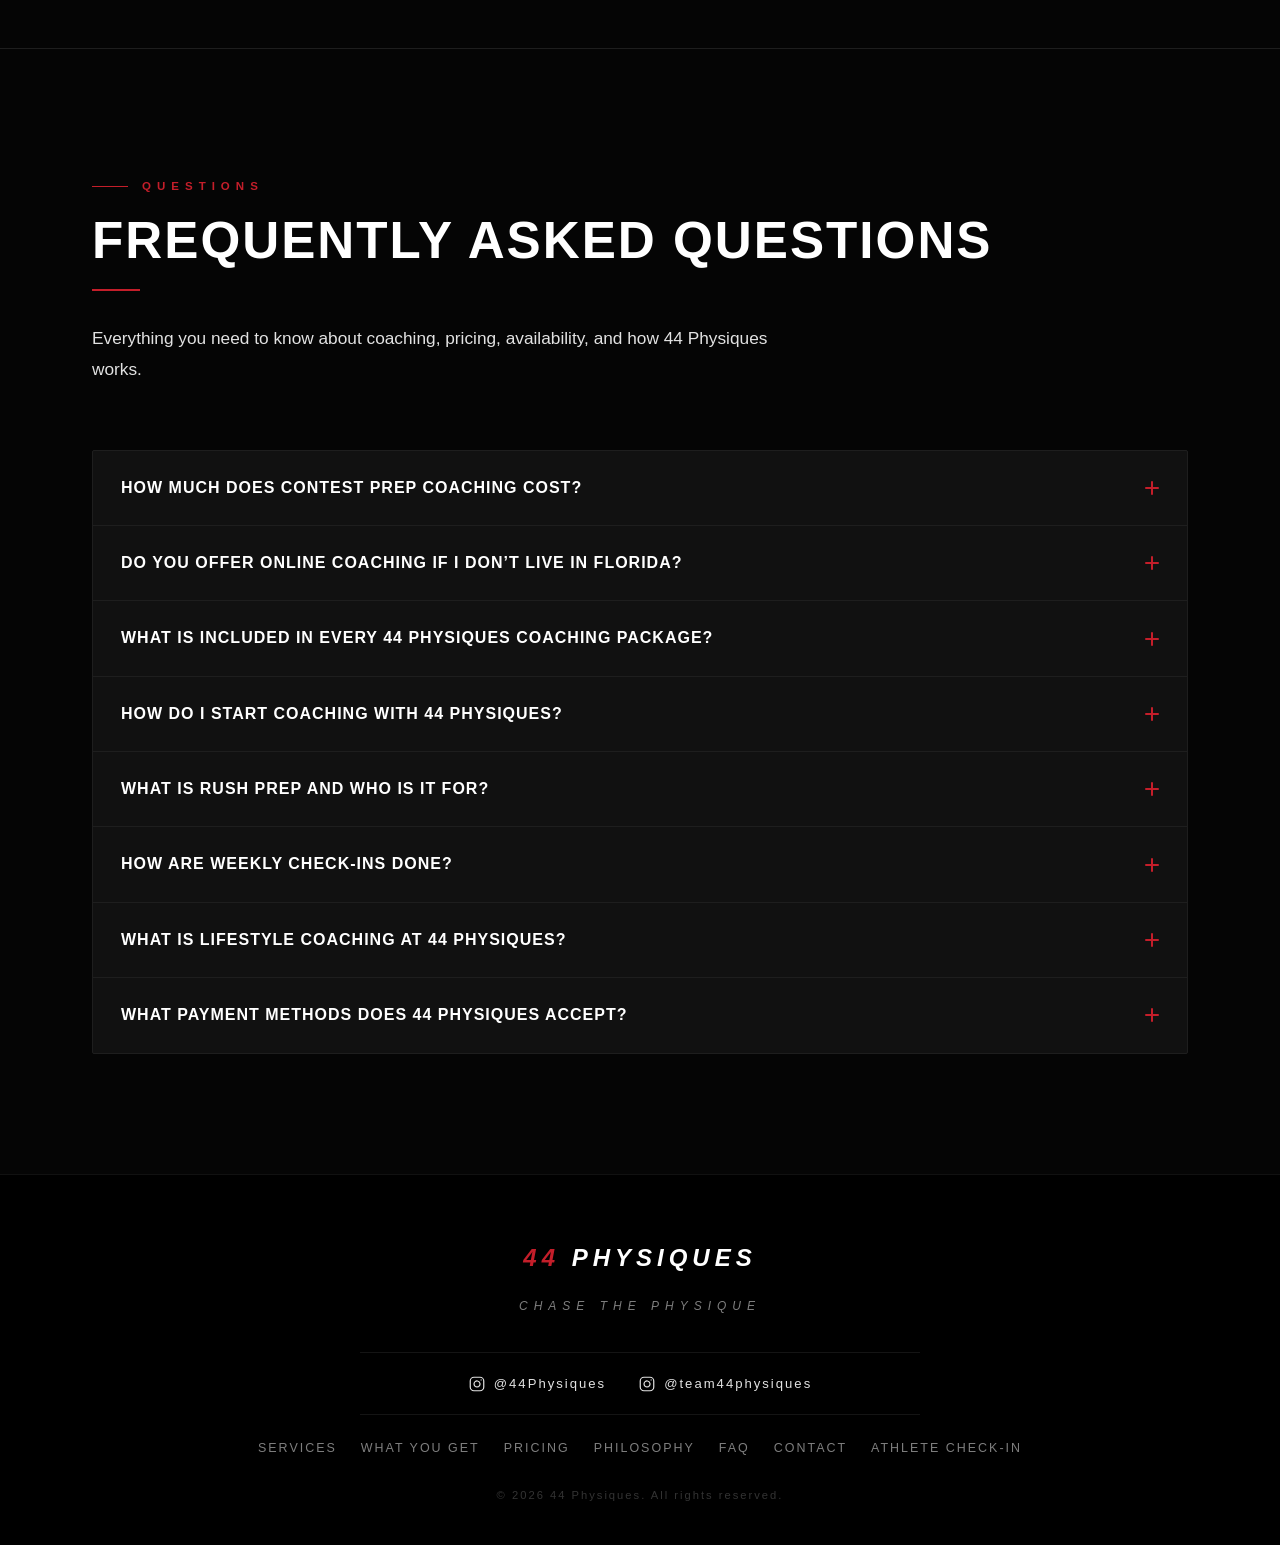
==== commit a3b49b7f: "fix: restore original hero design while keeping AI discoverability improvements https://claude.ai/co" ====
--- a/index.html
+++ b/index.html
@@ -26,9 +26,9 @@
     <meta name="twitter:description" content="Online contest prep, bikini &amp; physique coaching, posing, and nutrition programming with weekly check-ins and peak week guidance. Chase the Physique.">
     <meta name="twitter:image"       content="https://zr5498tfmr-ux.github.io/-Team-44-Physiques-/image/og-image.jpg">
 
-    <link rel="preconnect" href="https://fonts.googleapis.com">
-    <link rel="preconnect" href="https://fonts.gstatic.com" crossorigin>
-    <link href="https://fonts.googleapis.com/css2?family=Oswald:wght@400;500;600;700&family=Roboto:wght@300;400;500;700&display=swap" rel="stylesheet">
+    <link rel="preconnect" href="<https://fonts.googleapis.com>">
+    <link rel="preconnect" href="<https://fonts.gstatic.com>" crossorigin>
+    <link href="<https://fonts.googleapis.com/css2?family=Oswald:wght@400;500;600;700&family=Roboto:wght@300;400;500;700&display=swap>" rel="stylesheet">
     <link rel="icon" href="image/favicon.svg" type="image/svg+xml">
     <link rel="stylesheet" href="styles.css">
 
@@ -356,10 +356,10 @@
 
     <!-- ===== HERO ===== -->
     <main>
-    <section class="hero" id="home" aria-label="44 Physiques introduction">
+    <section class="hero" id="home">
         <div class="hero-glow"></div>
         <div class="hero-content">
-            <svg class="hero-logo" viewBox="0 0 520 190" xmlns="http://www.w3.org/2000/svg" role="img" aria-label="44 Physiques logo">
+            <svg class="hero-logo" viewBox="0 0 520 190" xmlns="<http://www.w3.org/2000/svg>" aria-label="44 Physiques">
                 <text x="268" y="123" text-anchor="middle" font-family="Oswald, sans-serif" font-weight="700" font-size="150" fill="#000000" stroke="#000000" stroke-width="12" paint-order="stroke" letter-spacing="-6" font-style="italic">44</text>
                 <text x="266" y="121" text-anchor="middle" font-family="Oswald, sans-serif" font-weight="700" font-size="150" fill="#000000" stroke="#000000" stroke-width="12" paint-order="stroke" letter-spacing="-6" font-style="italic">44</text>
                 <text x="264" y="119" text-anchor="middle" font-family="Oswald, sans-serif" font-weight="700" font-size="150" fill="#000000" stroke="#000000" stroke-width="12" paint-order="stroke" letter-spacing="-6" font-style="italic">44</text>
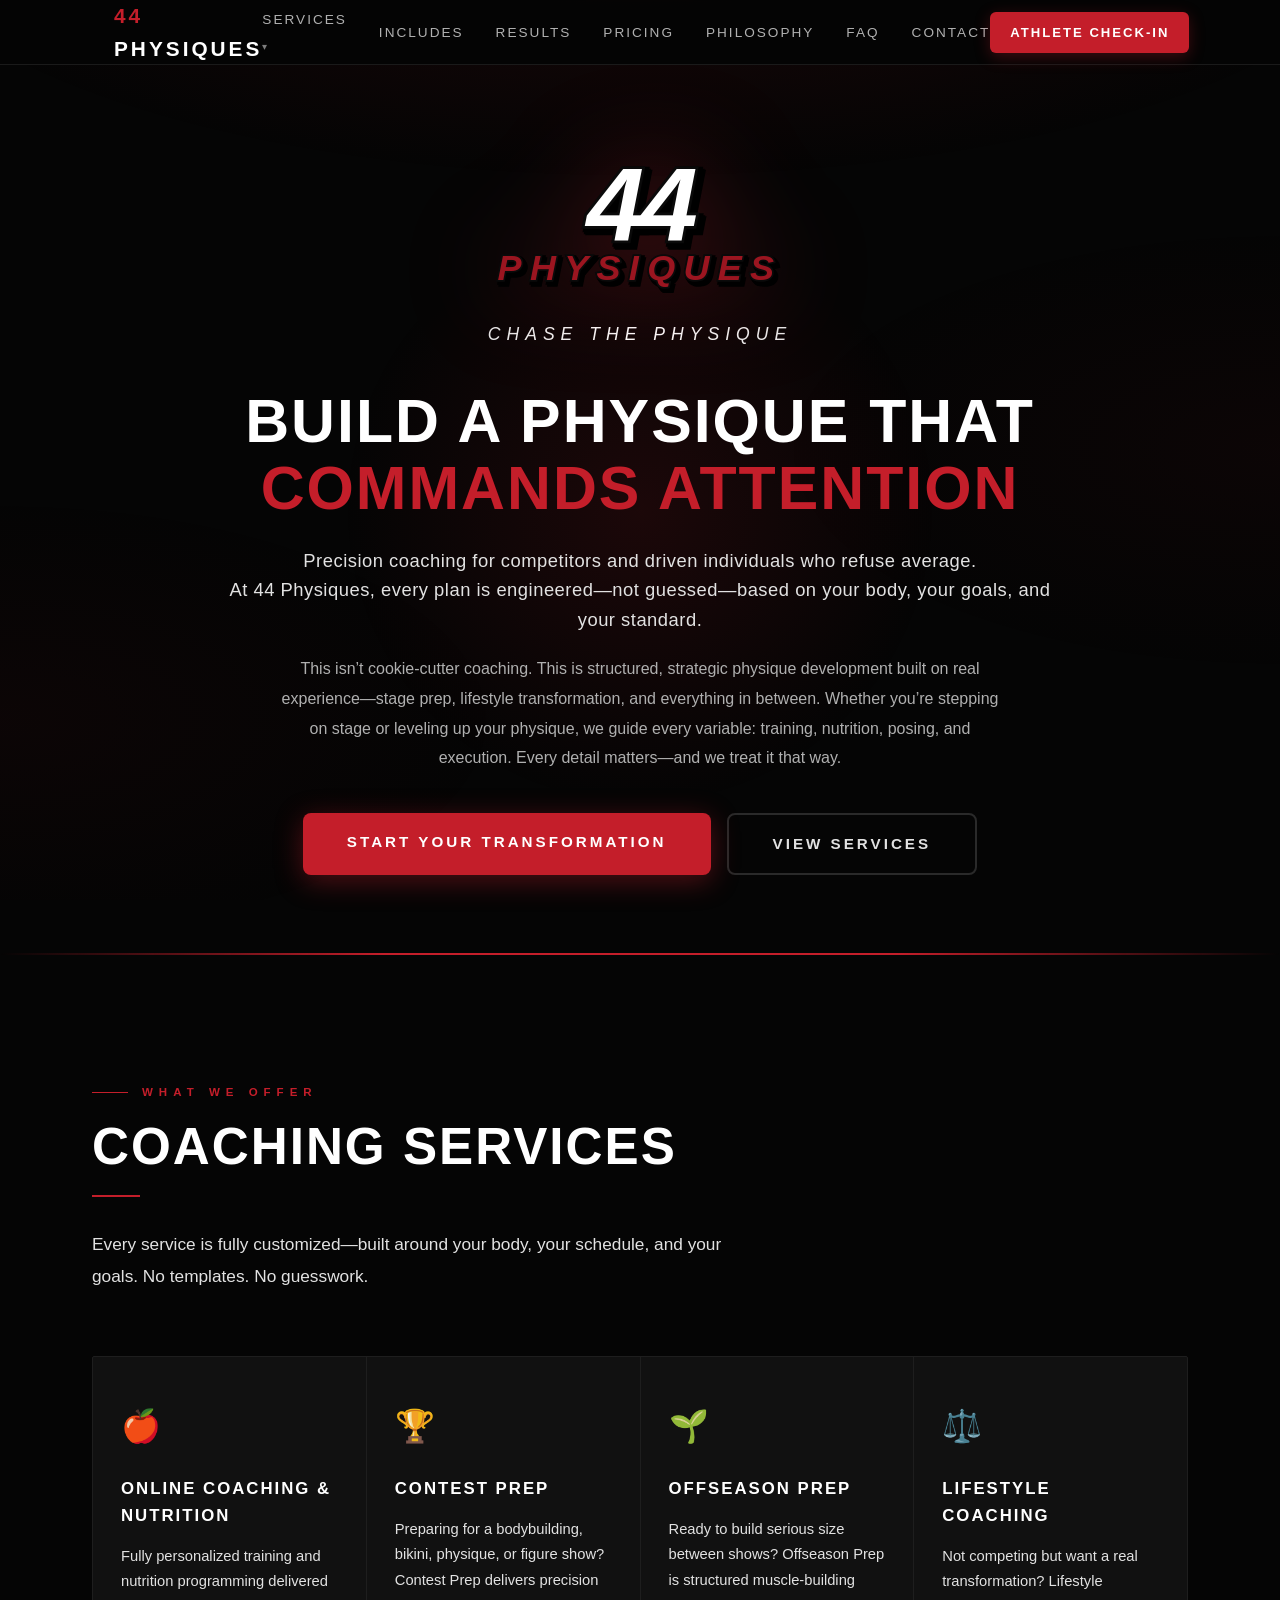
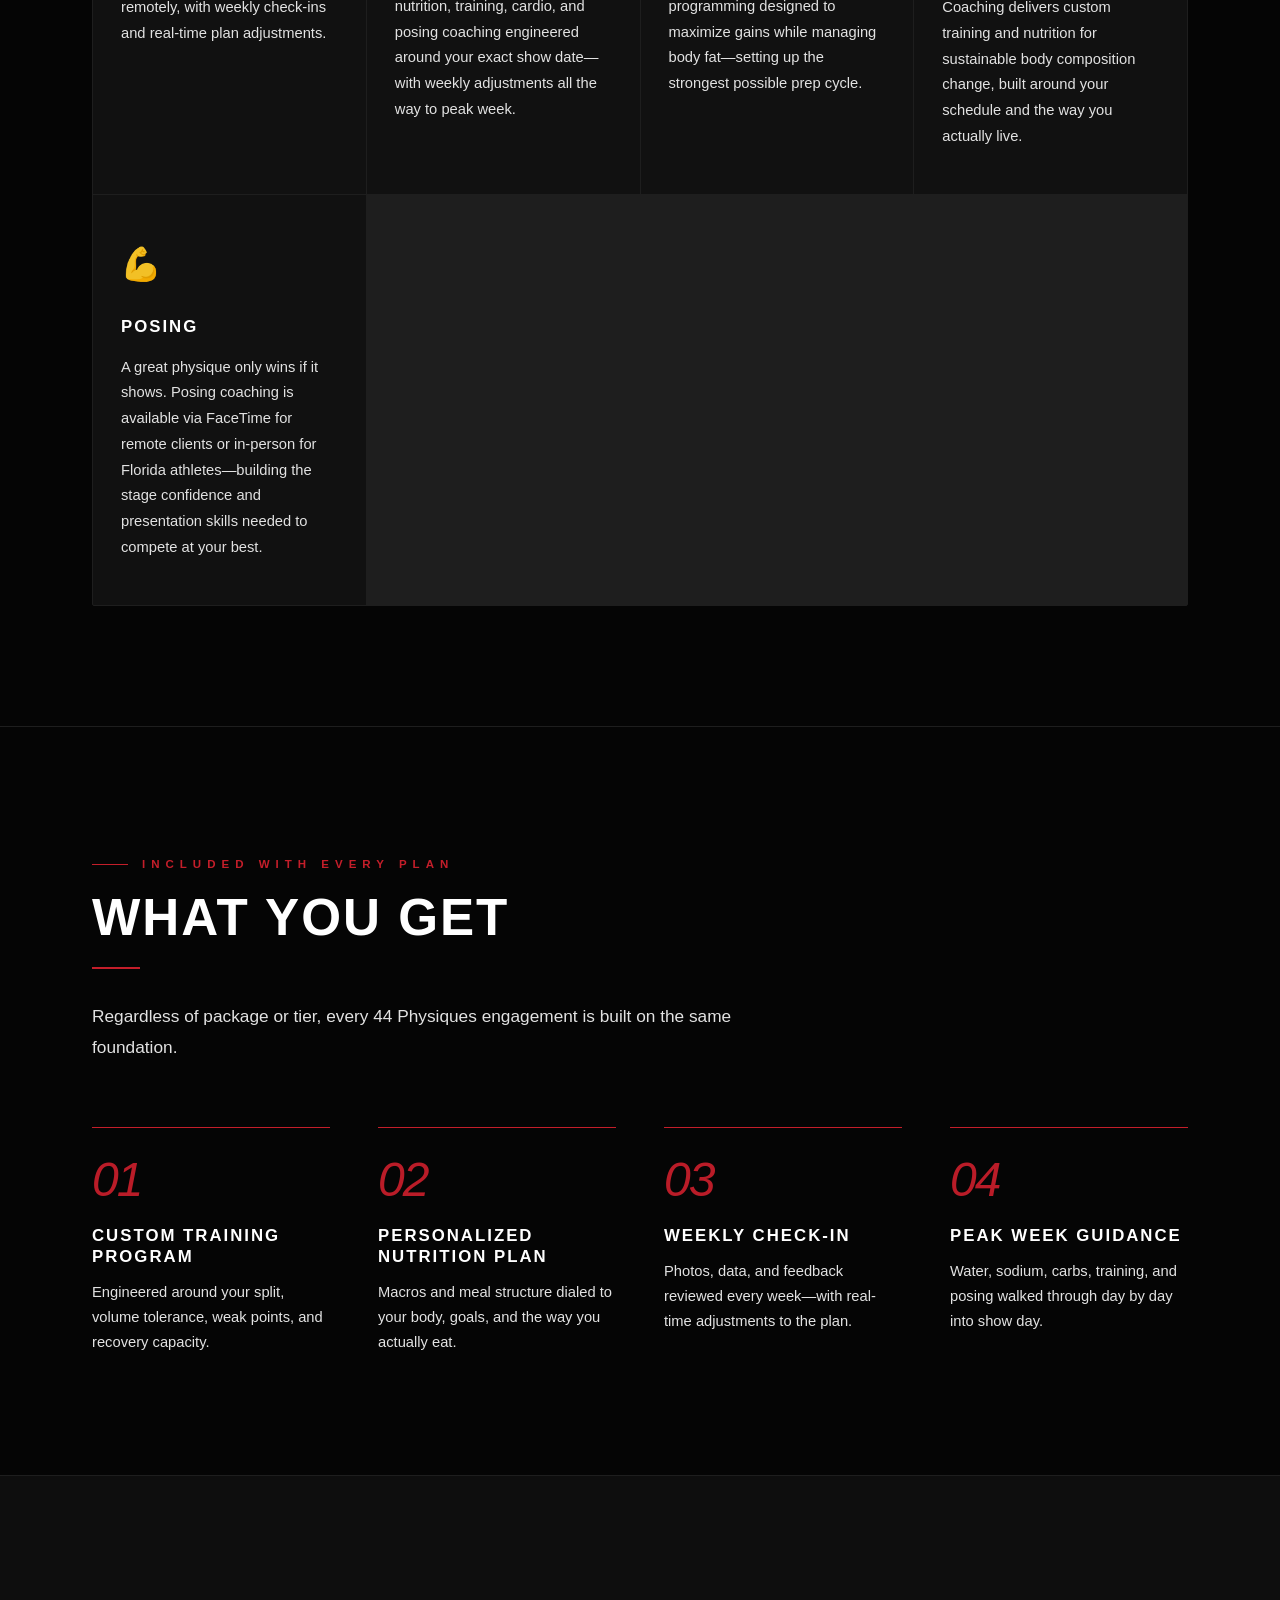
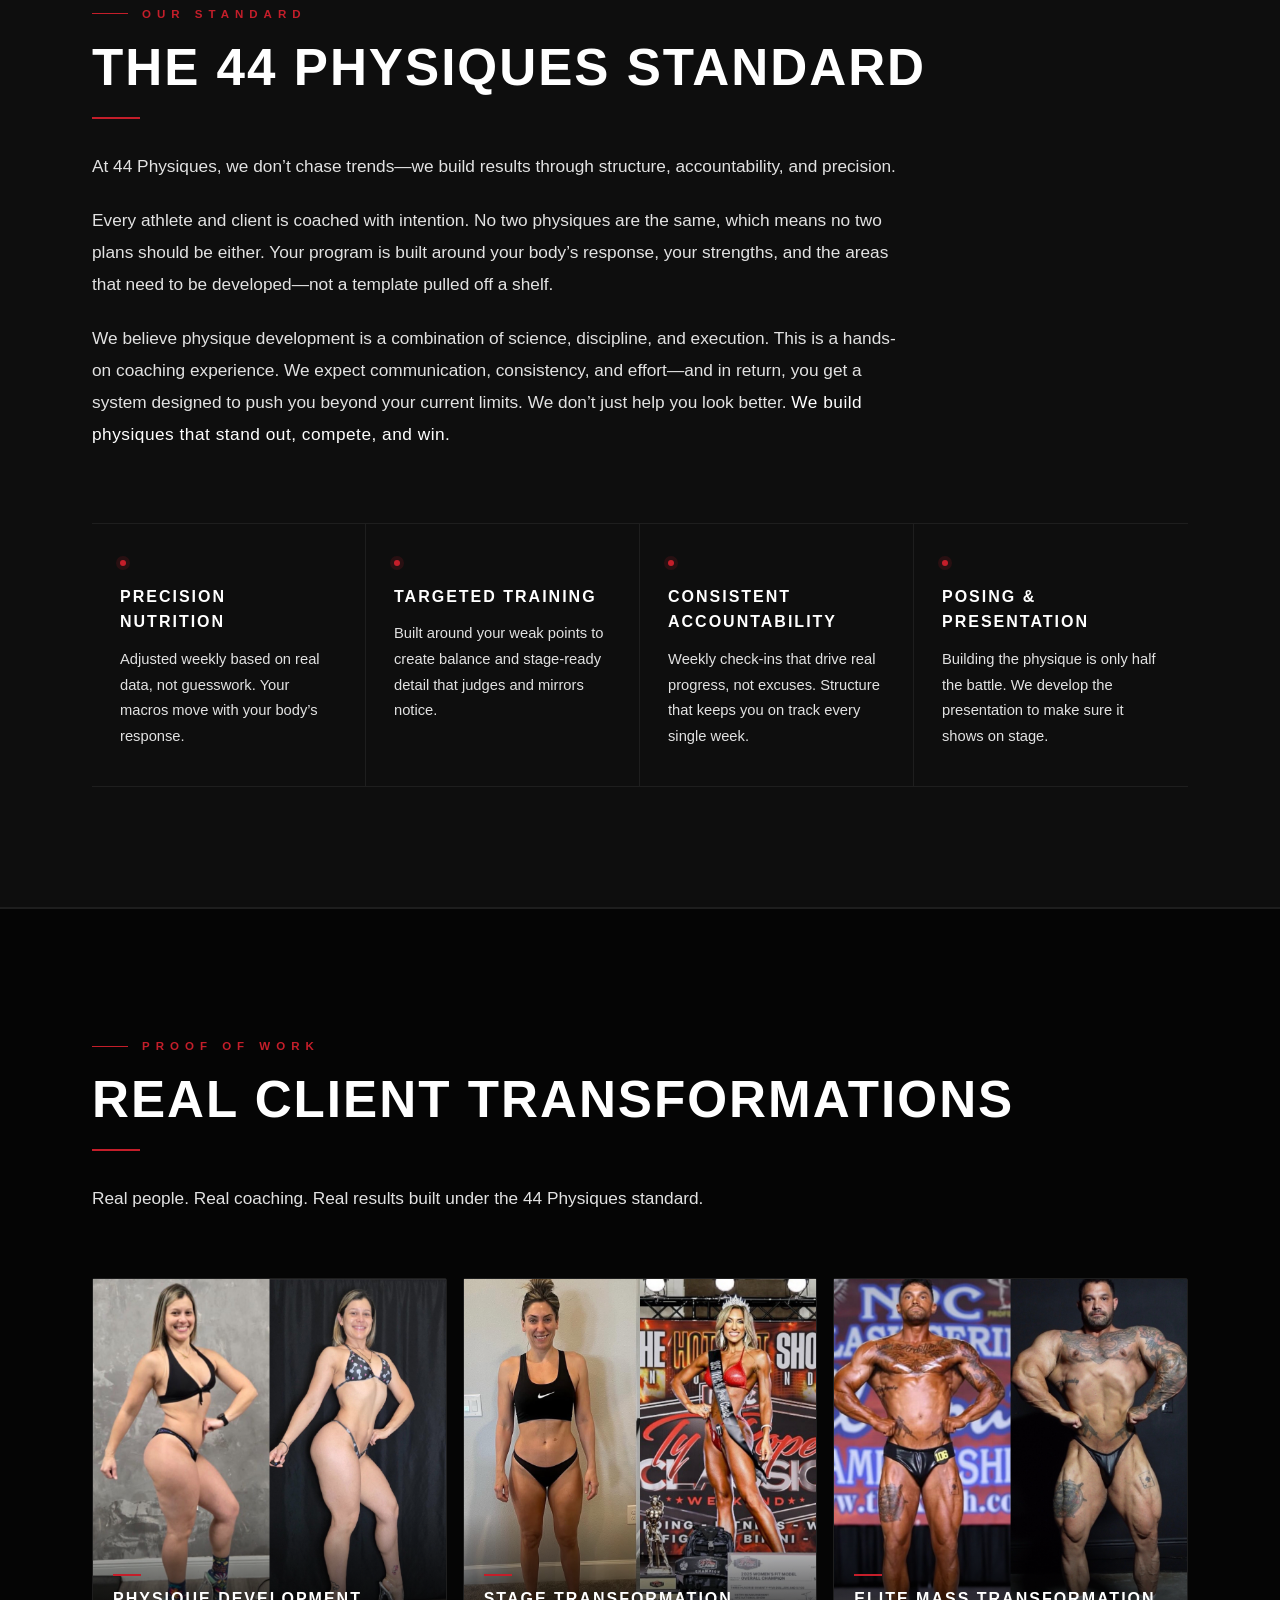
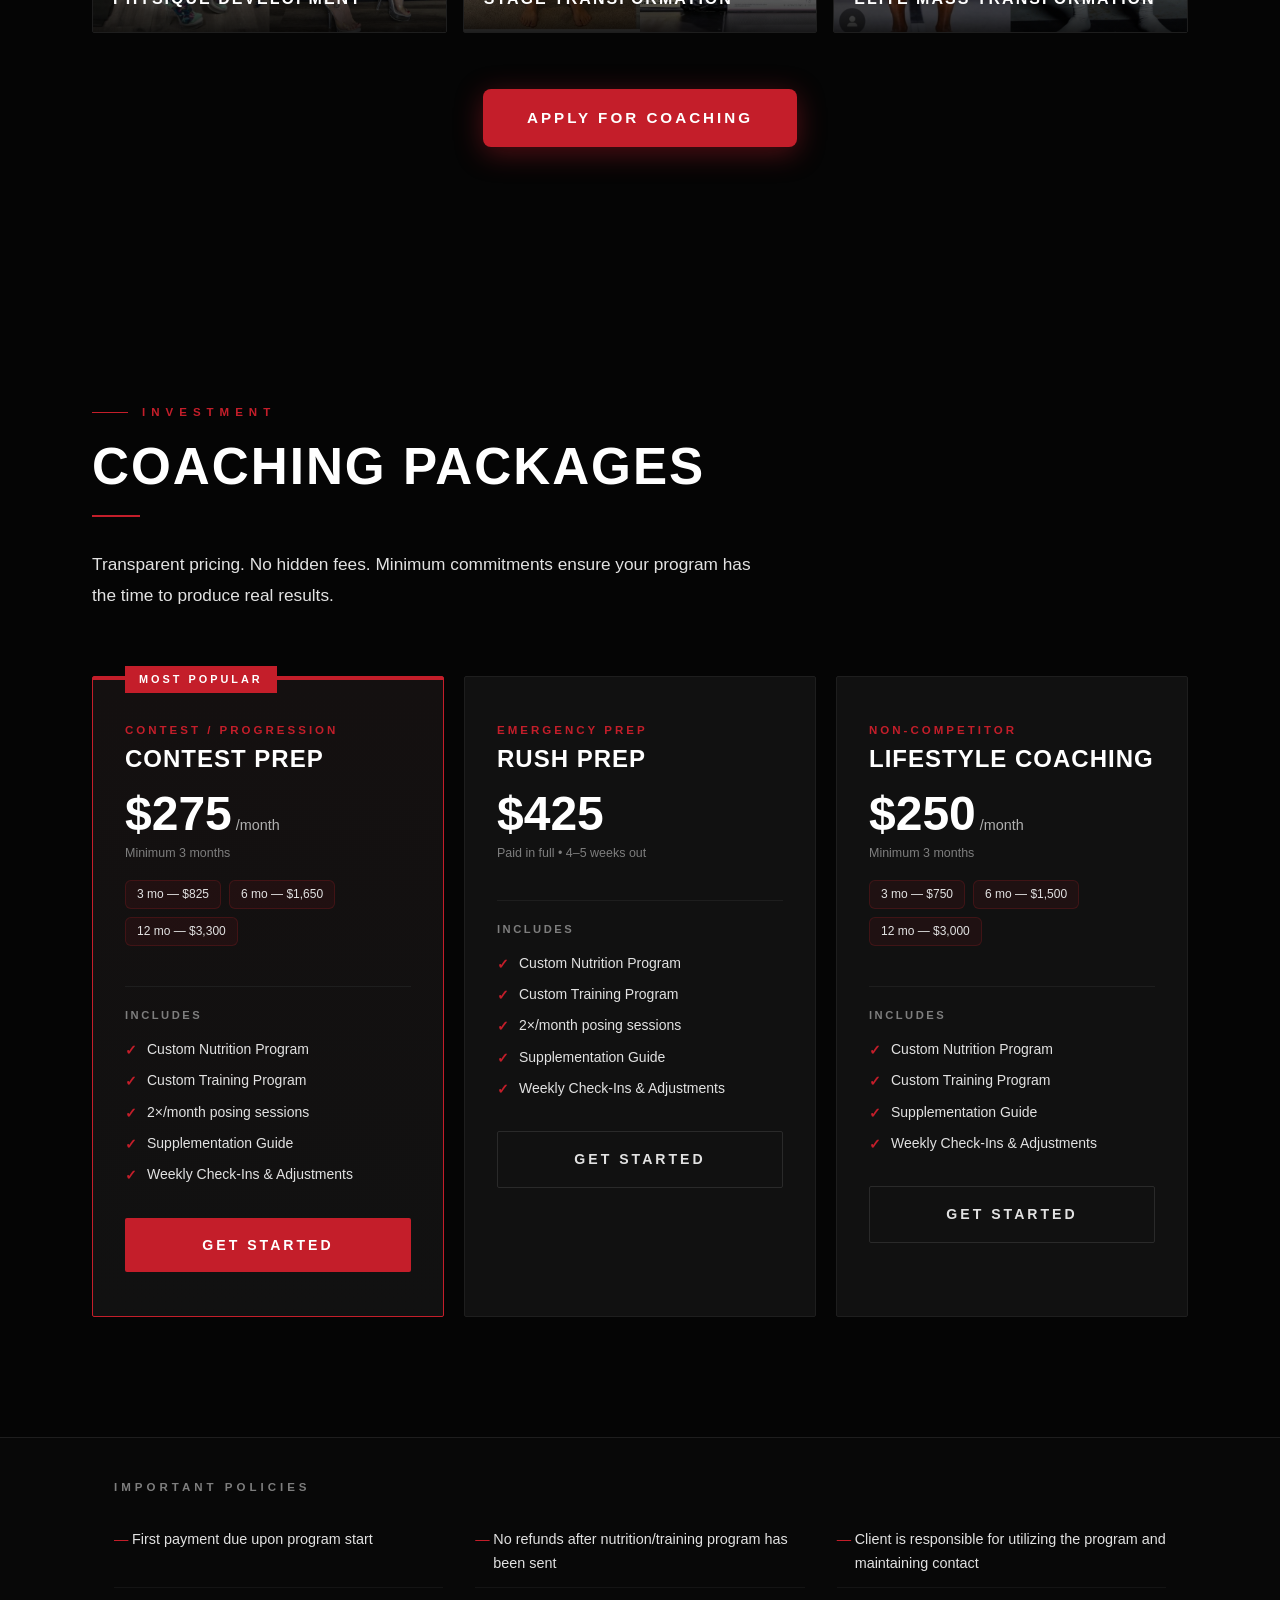
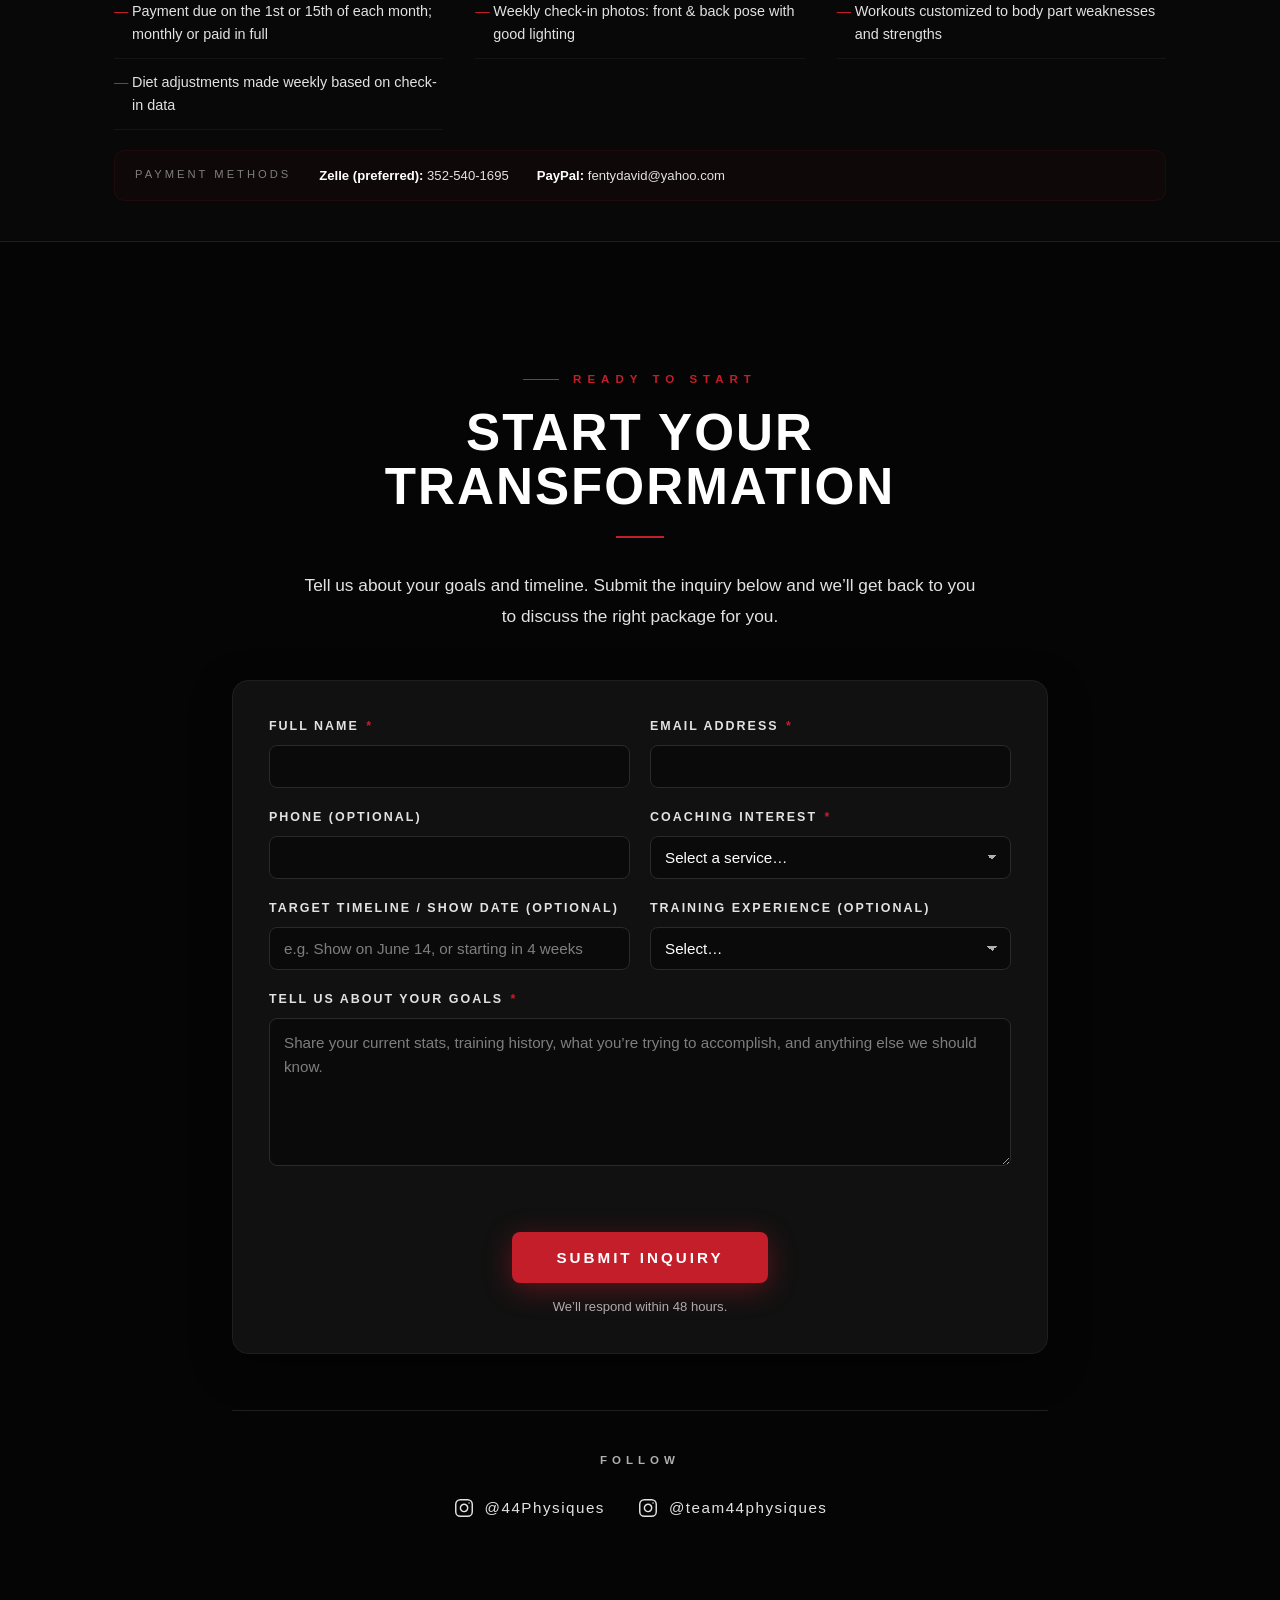
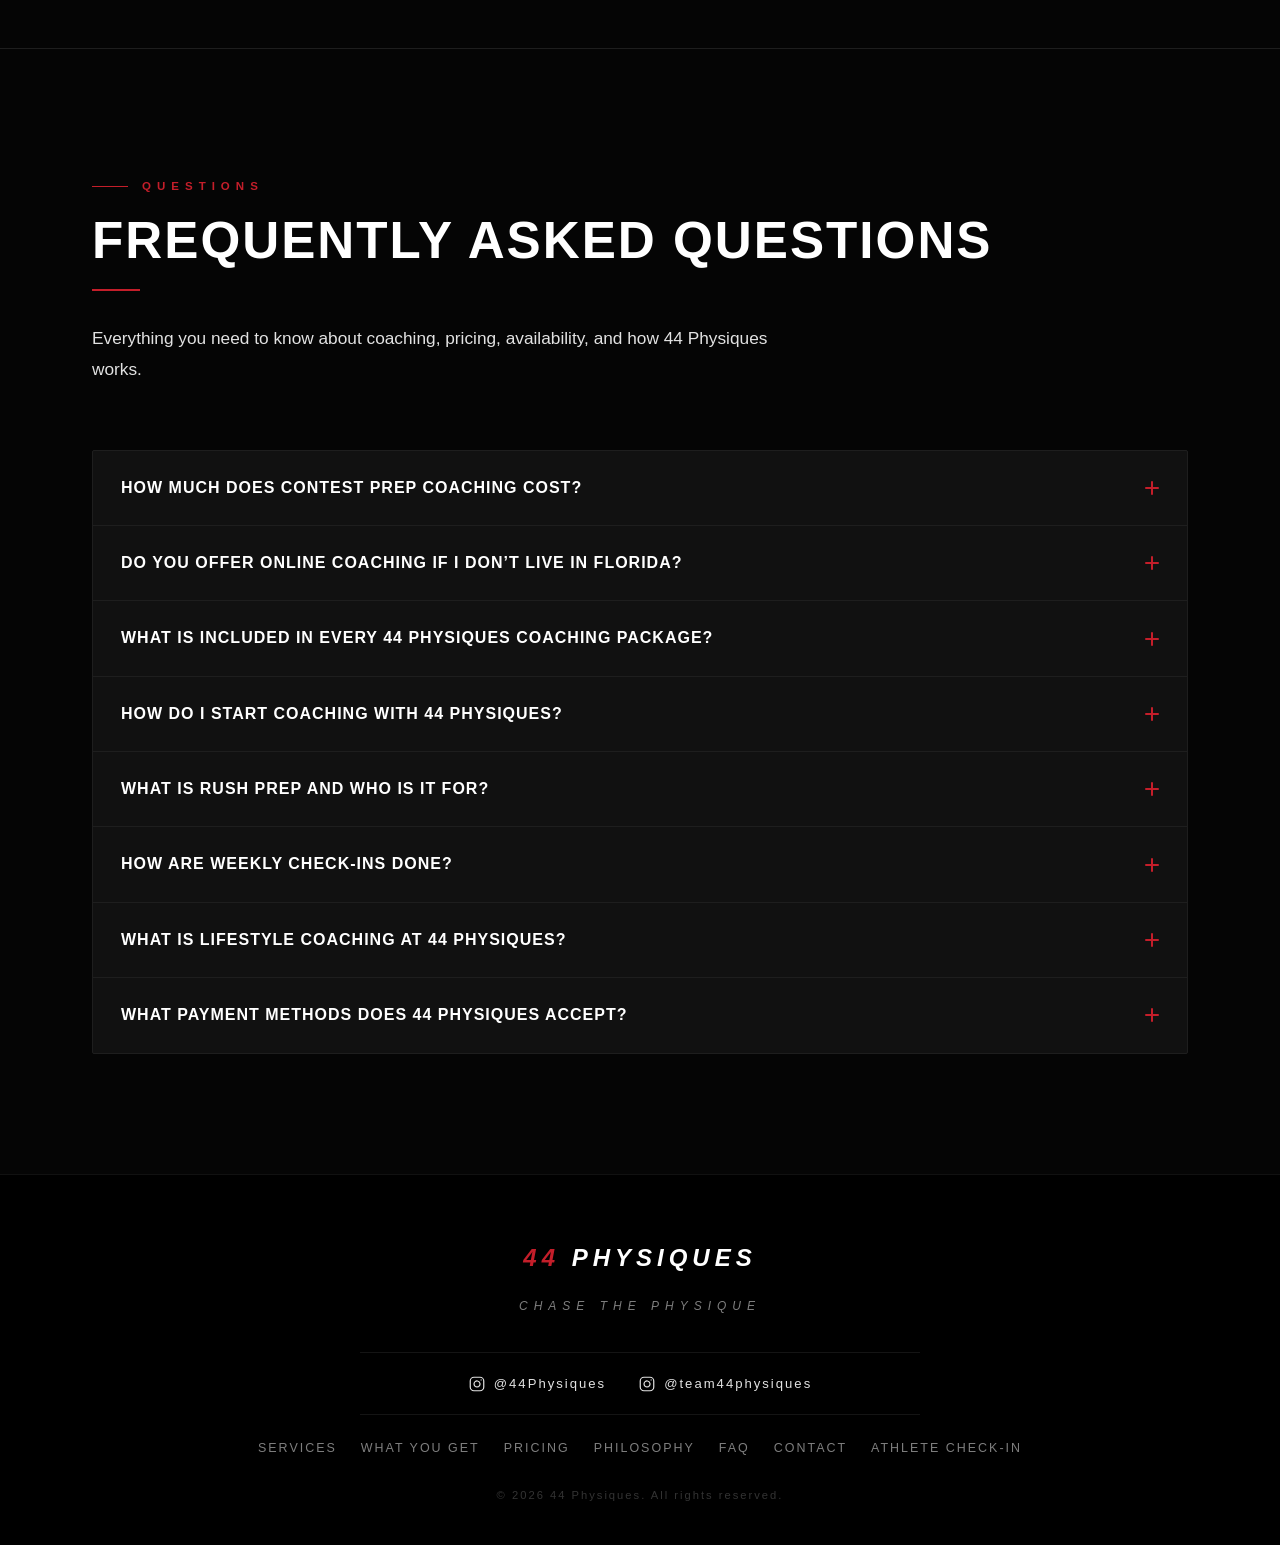
==== commit b3694283: "feat: add dedicated AI-indexable service pages for 44 Physiques https://claude.ai/code/session_014UH" ====
--- a/index.html
+++ b/index.html
@@ -329,7 +329,16 @@
         <div class="nav-inner">
             <a href="#home" class="nav-brand"><span>44</span> Physiques</a>
             <ul class="nav-links">
-                <li><a href="#services">Services</a></li>
+                <li class="has-sub">
+                    <a href="#services">Services</a>
+                    <div class="nav-sub">
+                        <a href="services/contest-prep/">Contest Prep</a>
+                        <a href="services/rush-prep/">Rush Prep</a>
+                        <a href="services/lifestyle-coaching/">Lifestyle Coaching</a>
+                        <a href="services/offseason-prep/">Offseason Prep</a>
+                        <a href="services/posing-coaching/">Posing Coaching</a>
+                    </div>
+                </li>
                 <li><a href="#includes">Includes</a></li>
                 <li><a href="#transformations">Results</a></li>
                 <li><a href="#pricing">Pricing</a></li>
@@ -399,26 +408,26 @@
                     <h3 class="service-name">Online Coaching &amp; Nutrition</h3>
                     <p class="service-desc">Fully personalized training and nutrition programming delivered remotely, with weekly check-ins and real-time plan adjustments.</p>
                 </div>
-                <div class="service-card">
+                <a class="service-card" href="services/contest-prep/">
                     <span class="service-icon" aria-hidden="true">&#127942;</span>
                     <h3 class="service-name">Contest Prep</h3>
                     <p class="service-desc">Preparing for a bodybuilding, bikini, physique, or figure show? Contest Prep delivers precision nutrition, training, cardio, and posing coaching engineered around your exact show date&mdash;with weekly adjustments all the way to peak week.</p>
-                </div>
-                <div class="service-card">
+                </a>
+                <a class="service-card" href="services/offseason-prep/">
                     <span class="service-icon" aria-hidden="true">&#127793;</span>
                     <h3 class="service-name">Offseason Prep</h3>
                     <p class="service-desc">Ready to build serious size between shows? Offseason Prep is structured muscle-building programming designed to maximize gains while managing body fat&mdash;setting up the strongest possible prep cycle.</p>
-                </div>
-                <div class="service-card">
+                </a>
+                <a class="service-card" href="services/lifestyle-coaching/">
                     <span class="service-icon" aria-hidden="true">&#9878;&#65039;</span>
                     <h3 class="service-name">Lifestyle Coaching</h3>
                     <p class="service-desc">Not competing but want a real transformation? Lifestyle Coaching delivers custom training and nutrition for sustainable body composition change, built around your schedule and the way you actually live.</p>
-                </div>
-                <div class="service-card">
+                </a>
+                <a class="service-card" href="services/posing-coaching/">
                     <span class="service-icon" aria-hidden="true">&#128170;</span>
                     <h3 class="service-name">Posing</h3>
                     <p class="service-desc">A great physique only wins if it shows. Posing coaching is available via FaceTime for remote clients or in-person for Florida athletes&mdash;building the stage confidence and presentation skills needed to compete at your best.</p>
-                </div>
+                </a>
             </div>
         </div>
     </section>
--- a/styles.css
+++ b/styles.css
@@ -1014,3 +1014,76 @@
     .hero-mantra { font-size: 0.8rem; letter-spacing: 3px; }
     .section-inner { padding: 64px 20px; }
 }
+
+/* ===== SERVICE PAGES & NAV DROPDOWN (additive only) ===== */
+a.service-card {
+    color: inherit;
+    text-decoration: none;
+    display: block;
+}
+
+.nav-links li.has-sub { position: relative; }
+.nav-links li.has-sub > a::after {
+    content: ' \25BE';
+    font-size: 0.7em;
+    opacity: 0.7;
+}
+.nav-sub {
+    position: absolute;
+    top: 100%;
+    left: 50%;
+    transform: translateX(-50%) translateY(10px);
+    min-width: 210px;
+    background: rgba(8,8,8,0.98);
+    border: 1px solid var(--border);
+    border-radius: 8px;
+    padding: 8px;
+    display: flex;
+    flex-direction: column;
+    gap: 2px;
+    opacity: 0;
+    visibility: hidden;
+    pointer-events: none;
+    transition: opacity 0.2s ease, transform 0.2s ease;
+    box-shadow: 0 16px 44px rgba(0,0,0,0.55);
+    z-index: 210;
+}
+.nav-links li.has-sub:hover .nav-sub,
+.nav-links li.has-sub:focus-within .nav-sub {
+    opacity: 1;
+    visibility: visible;
+    pointer-events: auto;
+    transform: translateX(-50%) translateY(4px);
+}
+.nav-sub a {
+    font-family: 'Oswald', sans-serif;
+    font-size: 0.78rem;
+    font-weight: 500;
+    letter-spacing: 1.5px;
+    text-transform: uppercase;
+    color: var(--gray);
+    text-decoration: none;
+    padding: 11px 14px;
+    border-radius: 6px;
+    white-space: nowrap;
+    transition: background 0.2s ease, color 0.2s ease;
+}
+.nav-sub a:hover { color: var(--white); background: rgba(196,30,42,0.12); }
+
+.svc-breadcrumb {
+    display: block;
+    font-family: 'Oswald', sans-serif;
+    font-size: 0.74rem;
+    font-weight: 500;
+    letter-spacing: 2px;
+    text-transform: uppercase;
+    color: var(--gray-dark);
+    margin-bottom: 26px;
+}
+.svc-breadcrumb a {
+    color: var(--gray);
+    text-decoration: none;
+    transition: color 0.2s ease;
+}
+.svc-breadcrumb a:hover { color: var(--red); }
+.svc-breadcrumb span { margin: 0 8px; color: var(--gray-dark); }
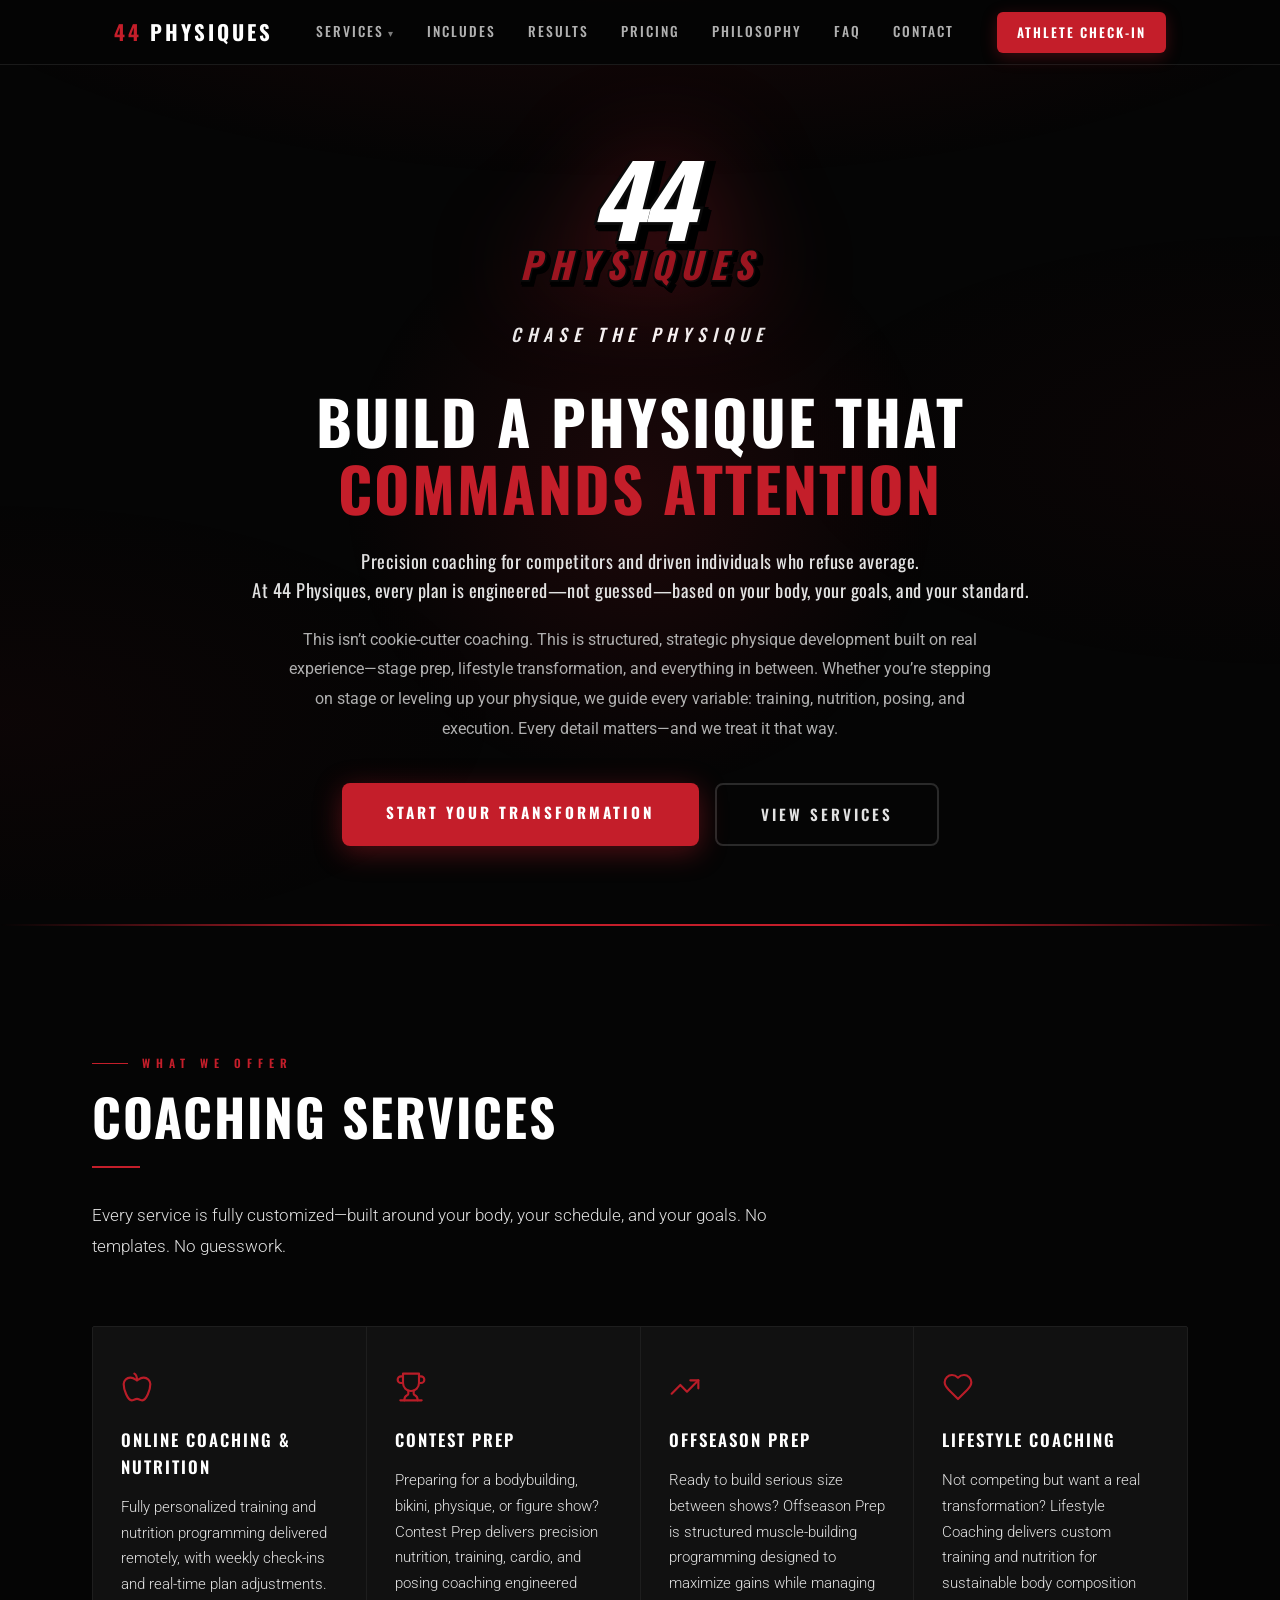
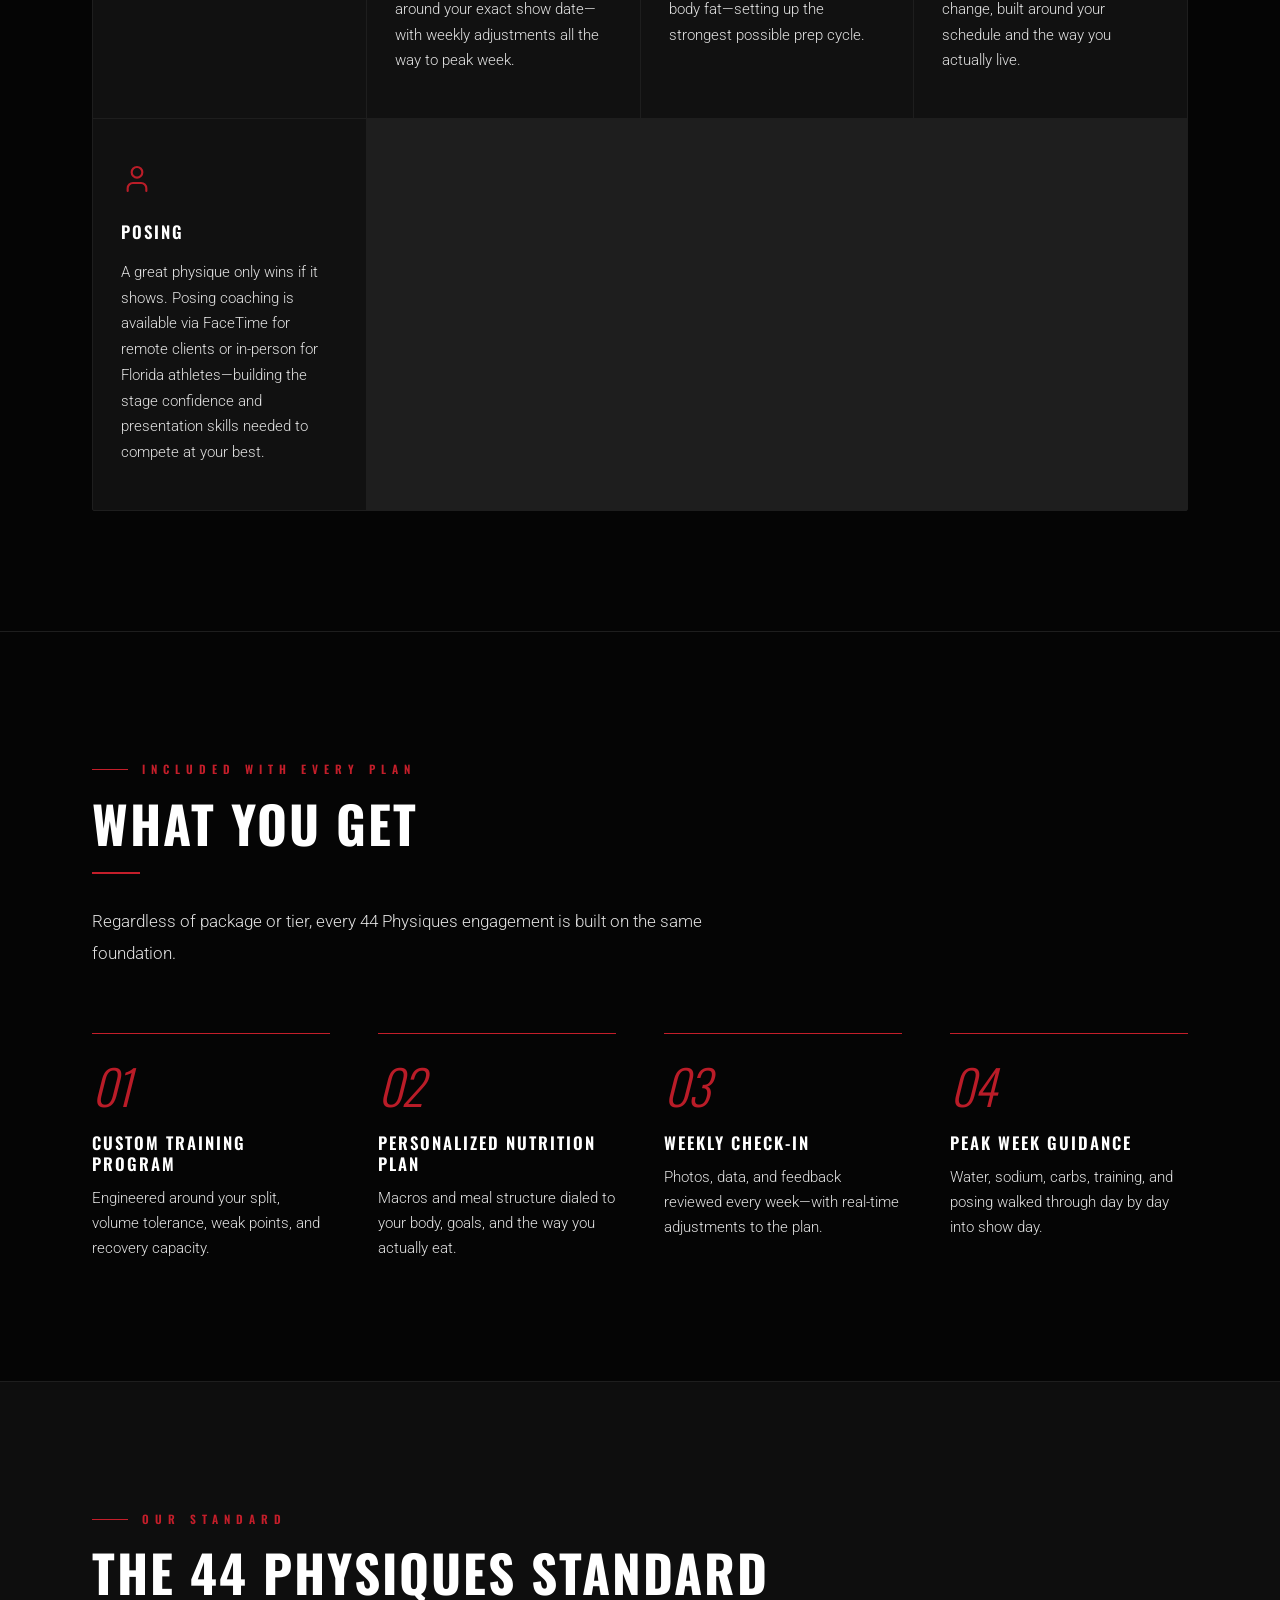
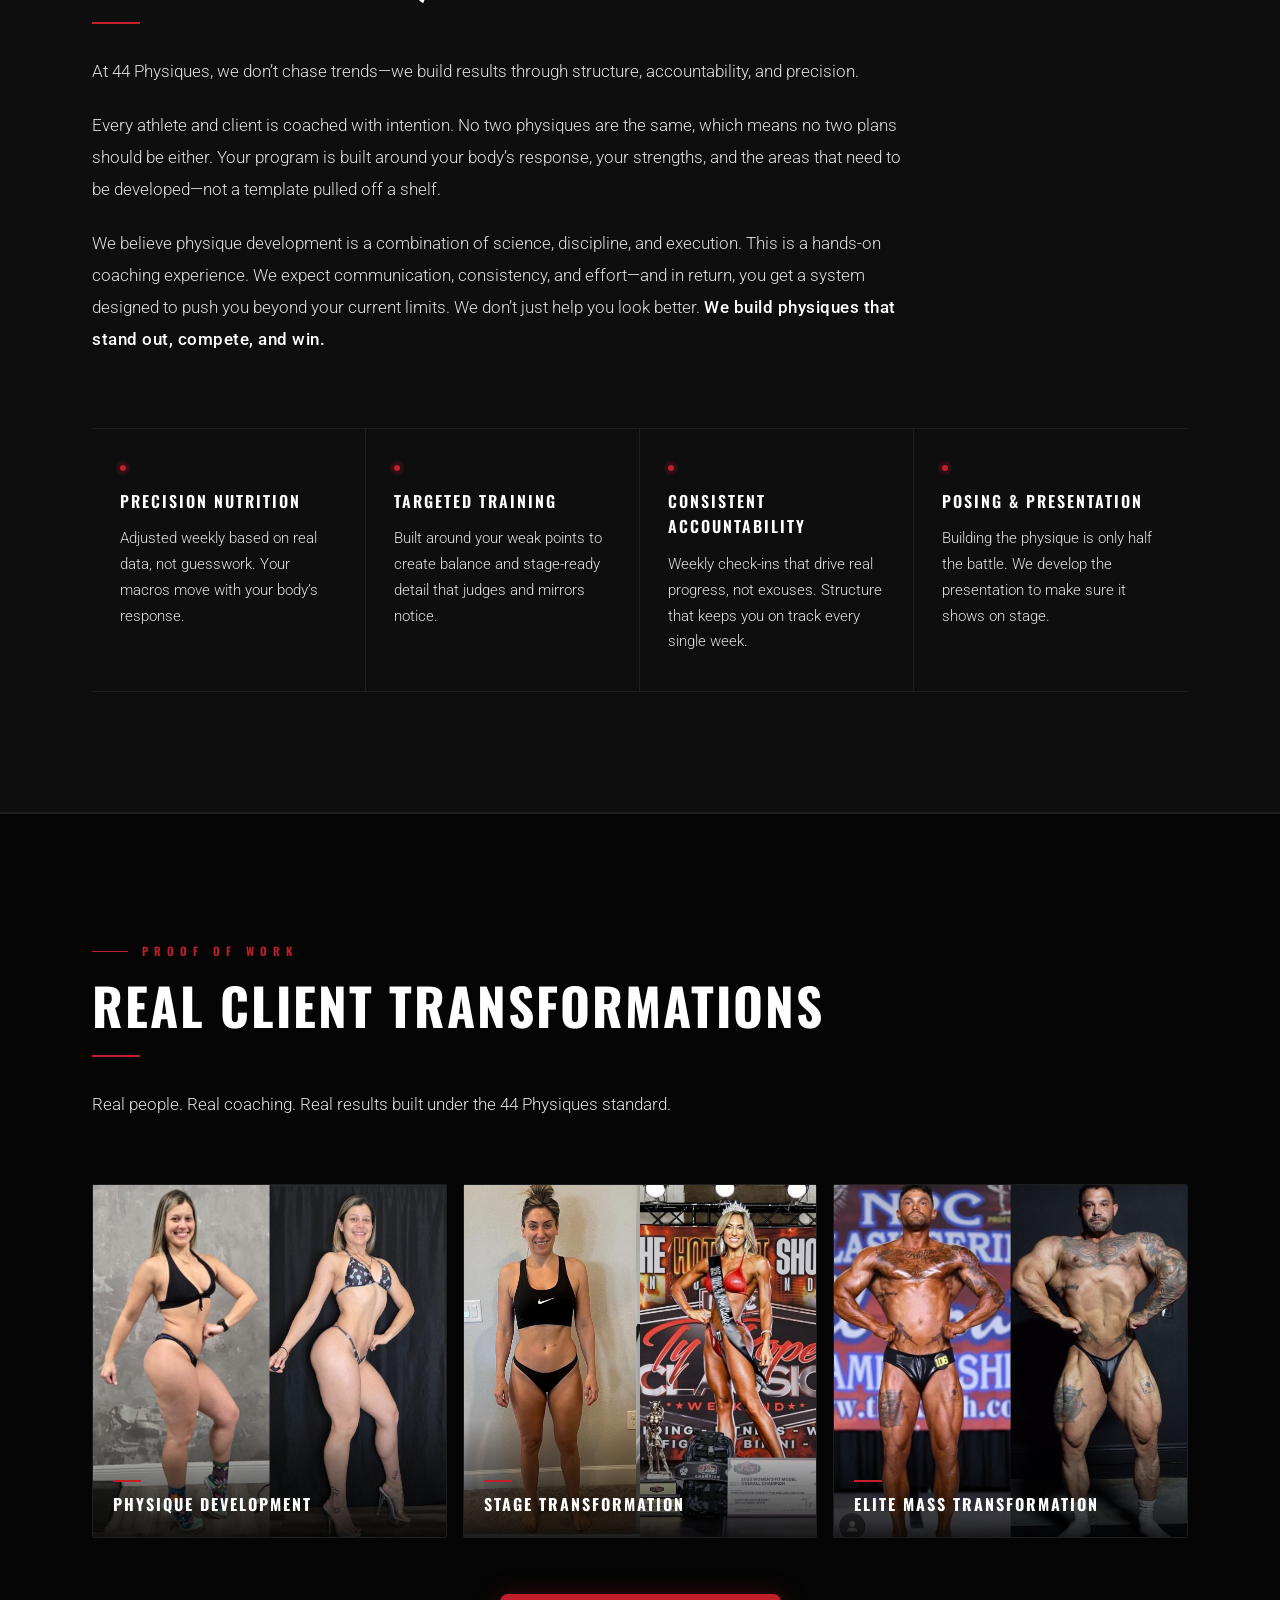
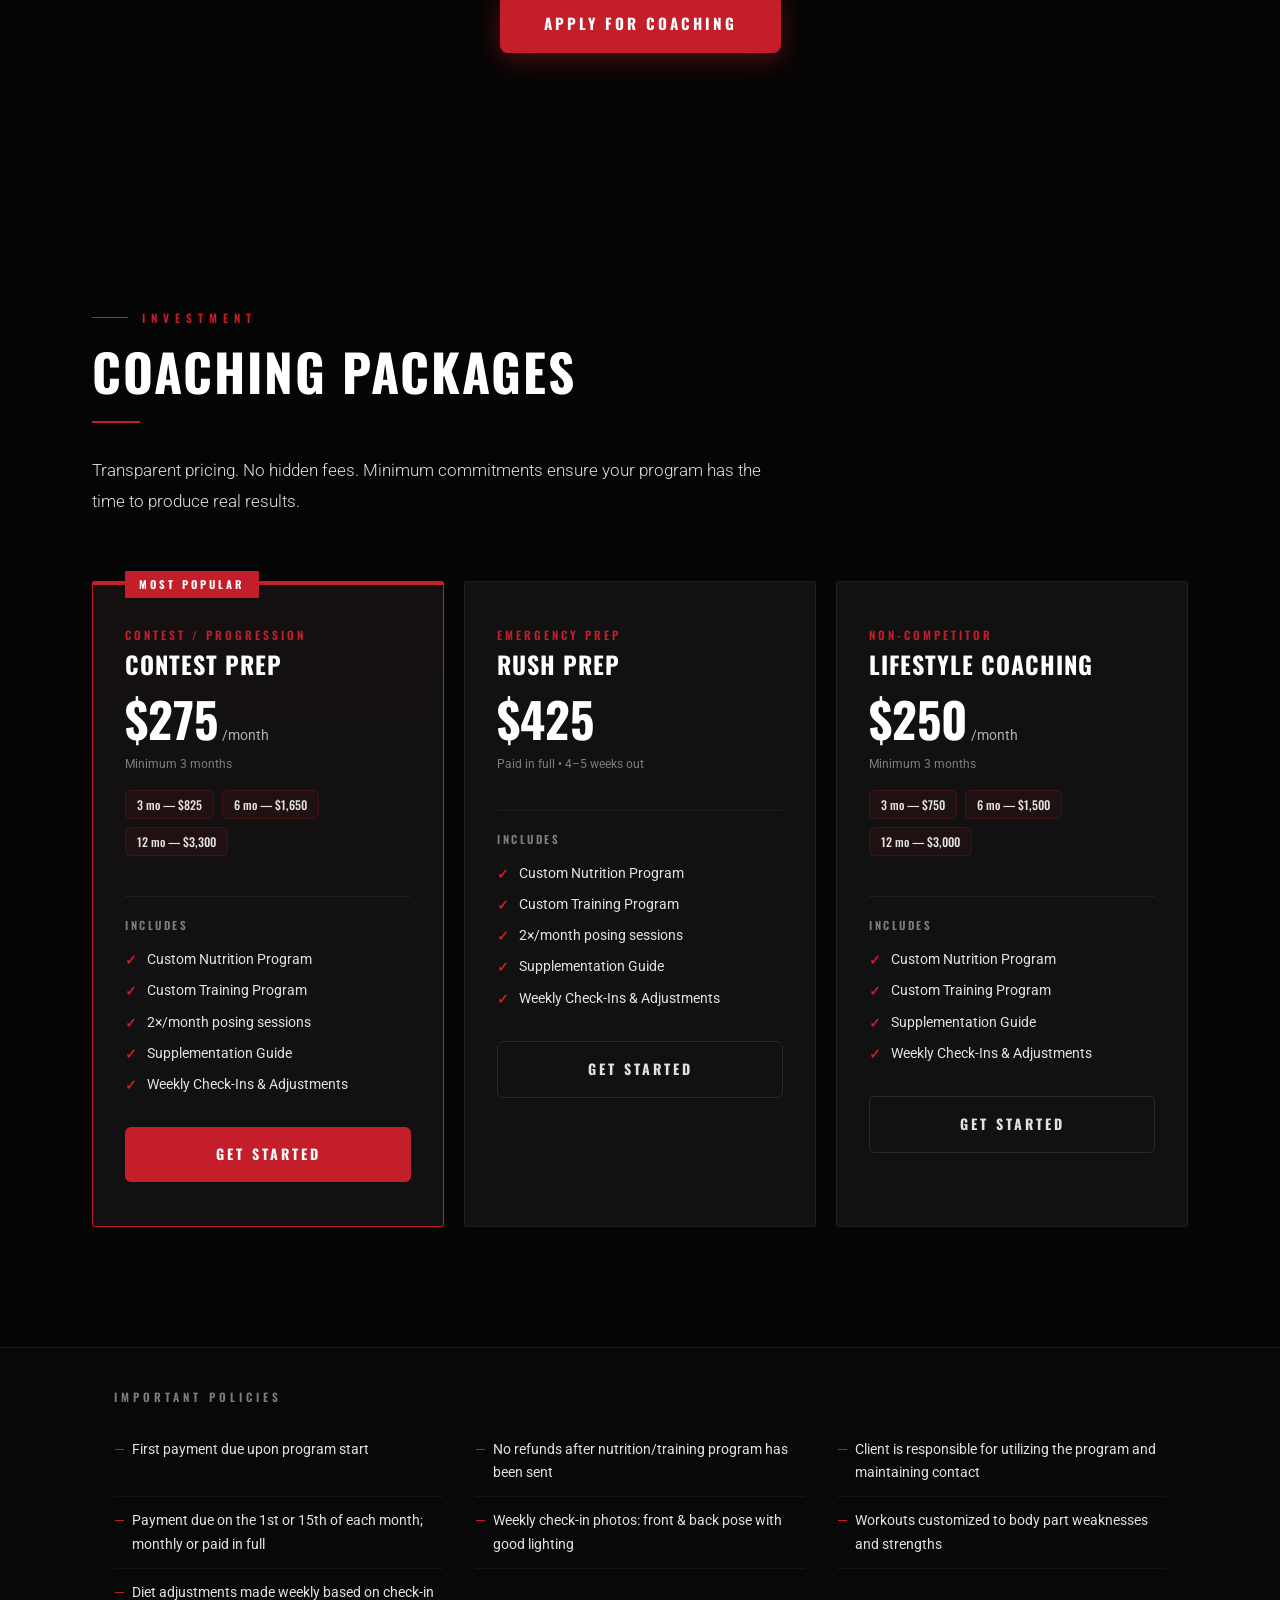
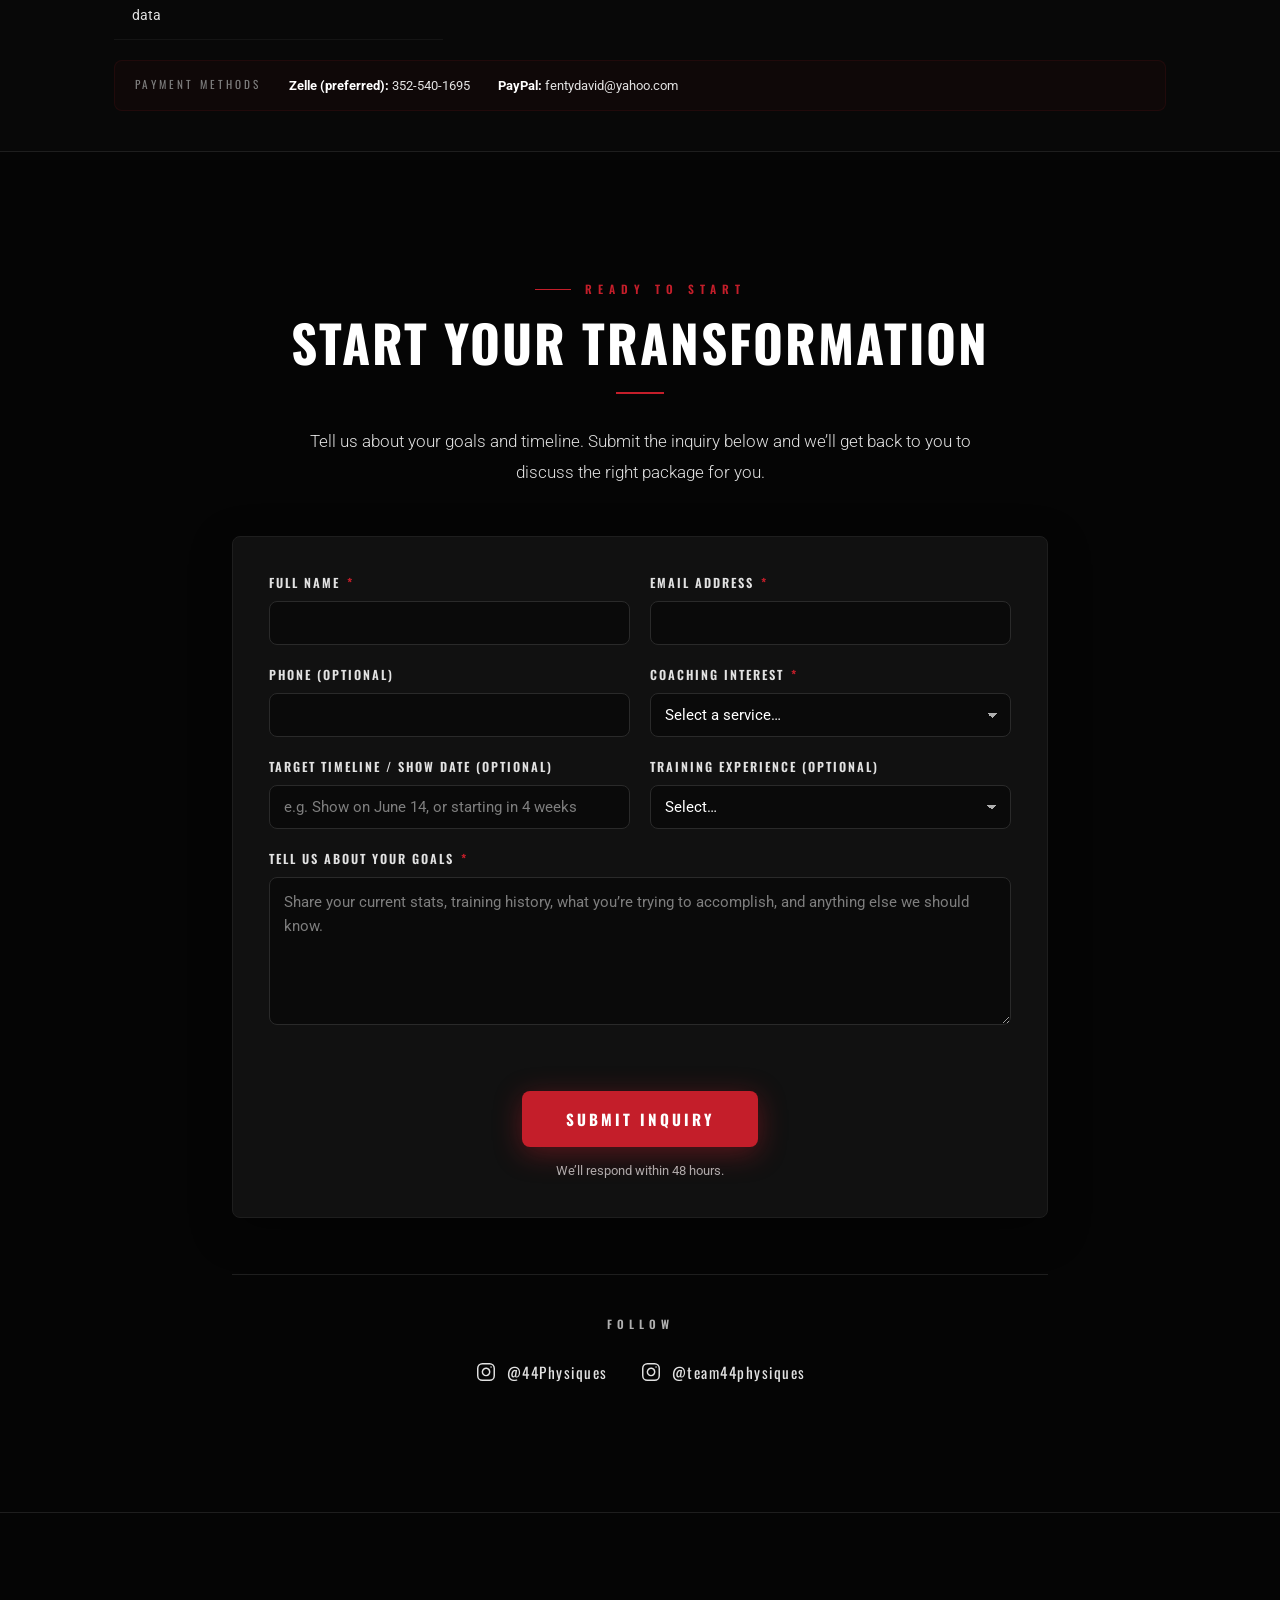
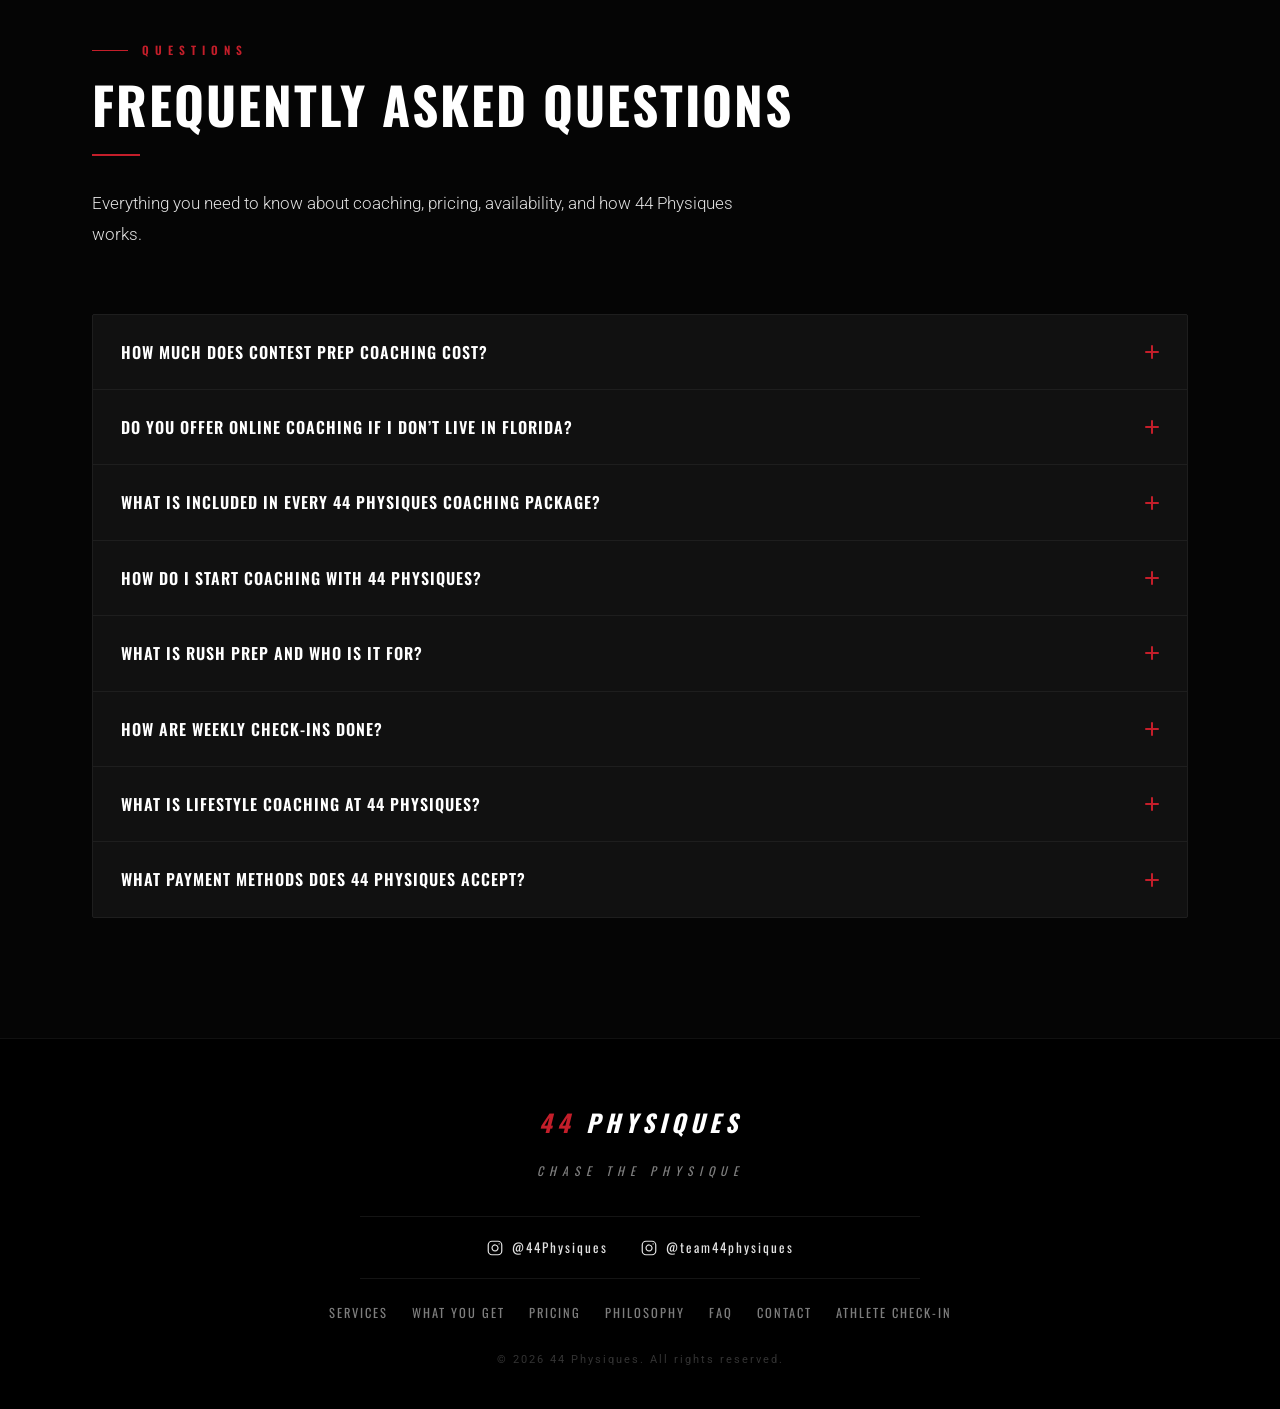
==== commit 44074c81: "Restore brand fonts and polish site appearance - Fix Google Fonts links broken by literal angle brac" ====
--- a/index.html
+++ b/index.html
@@ -10,25 +10,25 @@
     <meta name="robots" content="index, follow, max-image-preview:large, max-snippet:-1">
     <meta name="author" content="44 Physiques">
 
-    <link rel="canonical" href="https://zr5498tfmr-ux.github.io/-Team-44-Physiques-/">
+    <link rel="canonical" href="https://team44physiques.com/">
 
     <!-- Open Graph / link preview -->
     <meta property="og:type"        content="website">
     <meta property="og:site_name"   content="44 Physiques">
     <meta property="og:title"       content="Contest Prep &amp; Online Bodybuilding Coaching | 44 Physiques">
     <meta property="og:description" content="Online contest prep, bikini &amp; physique coaching, posing, and nutrition programming with weekly check-ins and peak week guidance. Chase the Physique.">
-    <meta property="og:image"       content="https://zr5498tfmr-ux.github.io/-Team-44-Physiques-/image/og-image.jpg">
-    <meta property="og:url"         content="https://zr5498tfmr-ux.github.io/-Team-44-Physiques-/">
+    <meta property="og:image"       content="https://team44physiques.com/image/og-image.jpg">
+    <meta property="og:url"         content="https://team44physiques.com/">
 
     <!-- Twitter / X card -->
     <meta name="twitter:card"        content="summary_large_image">
     <meta name="twitter:title"       content="Contest Prep &amp; Online Bodybuilding Coaching | 44 Physiques">
     <meta name="twitter:description" content="Online contest prep, bikini &amp; physique coaching, posing, and nutrition programming with weekly check-ins and peak week guidance. Chase the Physique.">
-    <meta name="twitter:image"       content="https://zr5498tfmr-ux.github.io/-Team-44-Physiques-/image/og-image.jpg">
-
-    <link rel="preconnect" href="<https://fonts.googleapis.com>">
-    <link rel="preconnect" href="<https://fonts.gstatic.com>" crossorigin>
-    <link href="<https://fonts.googleapis.com/css2?family=Oswald:wght@400;500;600;700&family=Roboto:wght@300;400;500;700&display=swap>" rel="stylesheet">
+    <meta name="twitter:image"       content="https://team44physiques.com/image/og-image.jpg">
+
+    <link rel="preconnect" href="https://fonts.googleapis.com">
+    <link rel="preconnect" href="https://fonts.gstatic.com" crossorigin>
+    <link href="https://fonts.googleapis.com/css2?family=Oswald:wght@400;500;600;700&family=Roboto:wght@300;400;500;700&display=swap" rel="stylesheet">
     <link rel="icon" href="image/favicon.svg" type="image/svg+xml">
     <link rel="stylesheet" href="styles.css">
 
@@ -38,11 +38,11 @@
       "@graph": [
         {
           "@type": "Organization",
-          "@id": "https://zr5498tfmr-ux.github.io/-Team-44-Physiques-/#organization",
+          "@id": "https://team44physiques.com/#organization",
           "name": "44 Physiques",
-          "url": "https://zr5498tfmr-ux.github.io/-Team-44-Physiques-/",
-          "logo": "https://zr5498tfmr-ux.github.io/-Team-44-Physiques-/image/favicon.svg",
-          "image": "https://zr5498tfmr-ux.github.io/-Team-44-Physiques-/image/og-image.jpg",
+          "url": "https://team44physiques.com/",
+          "logo": "https://team44physiques.com/image/favicon.svg",
+          "image": "https://team44physiques.com/image/og-image.jpg",
           "email": "fentydavid@yahoo.com",
           "slogan": "Chase the Physique",
           "description": "Precision online physique and contest prep coaching — nutrition, training, posing, and weekly check-ins for competitors and driven non-competitors.",
@@ -53,20 +53,20 @@
         },
         {
           "@type": "WebSite",
-          "@id": "https://zr5498tfmr-ux.github.io/-Team-44-Physiques-/#website",
-          "url": "https://zr5498tfmr-ux.github.io/-Team-44-Physiques-/",
+          "@id": "https://team44physiques.com/#website",
+          "url": "https://team44physiques.com/",
           "name": "44 Physiques",
           "description": "Online contest prep and physique coaching — custom nutrition, training, posing, and peak week guidance.",
           "inLanguage": "en-US",
-          "publisher": { "@id": "https://zr5498tfmr-ux.github.io/-Team-44-Physiques-/#organization" }
+          "publisher": { "@id": "https://team44physiques.com/#organization" }
         },
         {
           "@type": ["ProfessionalService", "LocalBusiness"],
-          "@id": "https://zr5498tfmr-ux.github.io/-Team-44-Physiques-/#business",
+          "@id": "https://team44physiques.com/#business",
           "name": "44 Physiques",
-          "url": "https://zr5498tfmr-ux.github.io/-Team-44-Physiques-/",
-          "logo": "https://zr5498tfmr-ux.github.io/-Team-44-Physiques-/image/favicon.svg",
-          "image": "https://zr5498tfmr-ux.github.io/-Team-44-Physiques-/image/og-image.jpg",
+          "url": "https://team44physiques.com/",
+          "logo": "https://team44physiques.com/image/favicon.svg",
+          "image": "https://team44physiques.com/image/og-image.jpg",
           "description": "44 Physiques provides fully online physique and contest prep coaching — custom nutrition, training, cardio, posing, weekly check-ins, and peak week guidance — for bodybuilding, bikini, physique, and figure competitors as well as non-competitors. In-person posing available in Florida.",
           "email": "fentydavid@yahoo.com",
           "telephone": "+1-352-540-1695",
@@ -74,7 +74,7 @@
           "priceRange": "$250-$425",
           "currenciesAccepted": "USD",
           "paymentAccepted": "Zelle, PayPal",
-          "parentOrganization": { "@id": "https://zr5498tfmr-ux.github.io/-Team-44-Physiques-/#organization" },
+          "parentOrganization": { "@id": "https://team44physiques.com/#organization" },
           "sameAs": [
             "https://instagram.com/44physiques",
             "https://instagram.com/team44physiques"
@@ -104,34 +104,34 @@
             "itemListElement": [
               {
                 "@type": "Offer",
-                "itemOffered": { "@id": "https://zr5498tfmr-ux.github.io/-Team-44-Physiques-/#service-contest-prep" },
+                "itemOffered": { "@id": "https://team44physiques.com/#service-contest-prep" },
                 "price": "275.00",
                 "priceCurrency": "USD",
                 "availability": "https://schema.org/InStock"
               },
               {
                 "@type": "Offer",
-                "itemOffered": { "@id": "https://zr5498tfmr-ux.github.io/-Team-44-Physiques-/#service-rush-prep" },
+                "itemOffered": { "@id": "https://team44physiques.com/#service-rush-prep" },
                 "price": "425.00",
                 "priceCurrency": "USD",
                 "availability": "https://schema.org/InStock"
               },
               {
                 "@type": "Offer",
-                "itemOffered": { "@id": "https://zr5498tfmr-ux.github.io/-Team-44-Physiques-/#service-lifestyle-coaching" },
+                "itemOffered": { "@id": "https://team44physiques.com/#service-lifestyle-coaching" },
                 "price": "250.00",
                 "priceCurrency": "USD",
                 "availability": "https://schema.org/InStock"
               },
               {
                 "@type": "Offer",
-                "itemOffered": { "@id": "https://zr5498tfmr-ux.github.io/-Team-44-Physiques-/#service-offseason-prep" },
+                "itemOffered": { "@id": "https://team44physiques.com/#service-offseason-prep" },
                 "priceCurrency": "USD",
                 "availability": "https://schema.org/InStock"
               },
               {
                 "@type": "Offer",
-                "itemOffered": { "@id": "https://zr5498tfmr-ux.github.io/-Team-44-Physiques-/#service-posing-coaching" },
+                "itemOffered": { "@id": "https://team44physiques.com/#service-posing-coaching" },
                 "priceCurrency": "USD",
                 "availability": "https://schema.org/InStock"
               }
@@ -140,11 +140,11 @@
         },
         {
           "@type": "Service",
-          "@id": "https://zr5498tfmr-ux.github.io/-Team-44-Physiques-/#service-contest-prep",
+          "@id": "https://team44physiques.com/#service-contest-prep",
           "name": "Contest Prep",
           "serviceType": "Contest prep coaching",
           "description": "Show-date-driven nutrition, training, cardio, and posing coaching for bodybuilding, bikini, physique, and figure competitors, with weekly adjustments through peak week. Includes 2 posing sessions per month and a supplementation guide. 3-month minimum.",
-          "provider": { "@id": "https://zr5498tfmr-ux.github.io/-Team-44-Physiques-/#business" },
+          "provider": { "@id": "https://team44physiques.com/#business" },
           "areaServed": [
             { "@type": "Country", "name": "United States" },
             { "@type": "Place", "name": "Online / Worldwide" }
@@ -154,7 +154,7 @@
             "price": "275.00",
             "priceCurrency": "USD",
             "availability": "https://schema.org/InStock",
-            "url": "https://zr5498tfmr-ux.github.io/-Team-44-Physiques-/#pricing",
+            "url": "https://team44physiques.com/#pricing",
             "priceSpecification": {
               "@type": "UnitPriceSpecification",
               "price": "275.00",
@@ -167,11 +167,11 @@
         },
         {
           "@type": "Service",
-          "@id": "https://zr5498tfmr-ux.github.io/-Team-44-Physiques-/#service-rush-prep",
+          "@id": "https://team44physiques.com/#service-rush-prep",
           "name": "Rush Prep",
           "serviceType": "Emergency contest prep coaching",
           "description": "Flat-rate emergency prep for competitors 4-5 weeks out from a show. Includes everything in the standard Contest Prep package, paid in full upfront.",
-          "provider": { "@id": "https://zr5498tfmr-ux.github.io/-Team-44-Physiques-/#business" },
+          "provider": { "@id": "https://team44physiques.com/#business" },
           "areaServed": [
             { "@type": "Country", "name": "United States" },
             { "@type": "Place", "name": "Online / Worldwide" }
@@ -181,16 +181,16 @@
             "price": "425.00",
             "priceCurrency": "USD",
             "availability": "https://schema.org/InStock",
-            "url": "https://zr5498tfmr-ux.github.io/-Team-44-Physiques-/#pricing"
+            "url": "https://team44physiques.com/#pricing"
           }
         },
         {
           "@type": "Service",
-          "@id": "https://zr5498tfmr-ux.github.io/-Team-44-Physiques-/#service-lifestyle-coaching",
+          "@id": "https://team44physiques.com/#service-lifestyle-coaching",
           "name": "Lifestyle Coaching",
           "serviceType": "Lifestyle transformation coaching",
           "description": "Custom training and nutrition for non-competitors seeking sustainable body composition change, health, and long-term habits. 3-month minimum.",
-          "provider": { "@id": "https://zr5498tfmr-ux.github.io/-Team-44-Physiques-/#business" },
+          "provider": { "@id": "https://team44physiques.com/#business" },
           "areaServed": [
             { "@type": "Country", "name": "United States" },
             { "@type": "Place", "name": "Online / Worldwide" }
@@ -200,7 +200,7 @@
             "price": "250.00",
             "priceCurrency": "USD",
             "availability": "https://schema.org/InStock",
-            "url": "https://zr5498tfmr-ux.github.io/-Team-44-Physiques-/#pricing",
+            "url": "https://team44physiques.com/#pricing",
             "priceSpecification": {
               "@type": "UnitPriceSpecification",
               "price": "250.00",
@@ -213,11 +213,11 @@
         },
         {
           "@type": "Service",
-          "@id": "https://zr5498tfmr-ux.github.io/-Team-44-Physiques-/#service-offseason-prep",
+          "@id": "https://team44physiques.com/#service-offseason-prep",
           "name": "Offseason Prep",
           "serviceType": "Offseason muscle-building coaching",
           "description": "Structured muscle-building programming to maximize size while managing body fat between shows, setting up the strongest possible prep cycle. Pricing quoted per program via the inquiry form.",
-          "provider": { "@id": "https://zr5498tfmr-ux.github.io/-Team-44-Physiques-/#business" },
+          "provider": { "@id": "https://team44physiques.com/#business" },
           "areaServed": [
             { "@type": "Country", "name": "United States" },
             { "@type": "Place", "name": "Online / Worldwide" }
@@ -226,16 +226,16 @@
             "@type": "Offer",
             "priceCurrency": "USD",
             "availability": "https://schema.org/InStock",
-            "url": "https://zr5498tfmr-ux.github.io/-Team-44-Physiques-/#contact"
+            "url": "https://team44physiques.com/#contact"
           }
         },
         {
           "@type": "Service",
-          "@id": "https://zr5498tfmr-ux.github.io/-Team-44-Physiques-/#service-posing-coaching",
+          "@id": "https://team44physiques.com/#service-posing-coaching",
           "name": "Posing Coaching",
           "serviceType": "Posing and stage presentation coaching",
           "description": "Stage presentation coaching available via FaceTime for remote clients or in-person for athletes in Florida. Included as 2 sessions per month within Contest Prep and Rush Prep.",
-          "provider": { "@id": "https://zr5498tfmr-ux.github.io/-Team-44-Physiques-/#business" },
+          "provider": { "@id": "https://team44physiques.com/#business" },
           "areaServed": [
             { "@type": "Country", "name": "United States" },
             { "@type": "Place", "name": "Online / Worldwide" },
@@ -245,12 +245,12 @@
             "@type": "Offer",
             "priceCurrency": "USD",
             "availability": "https://schema.org/InStock",
-            "url": "https://zr5498tfmr-ux.github.io/-Team-44-Physiques-/#contact"
+            "url": "https://team44physiques.com/#contact"
           }
         },
         {
           "@type": "FAQPage",
-          "@id": "https://zr5498tfmr-ux.github.io/-Team-44-Physiques-/#faq",
+          "@id": "https://team44physiques.com/#faq",
           "mainEntity": [
             {
               "@type": "Question",
@@ -368,7 +368,7 @@
     <section class="hero" id="home">
         <div class="hero-glow"></div>
         <div class="hero-content">
-            <svg class="hero-logo" viewBox="0 0 520 190" xmlns="<http://www.w3.org/2000/svg>" aria-label="44 Physiques">
+            <svg class="hero-logo" viewBox="0 0 520 190" xmlns="http://www.w3.org/2000/svg" aria-label="44 Physiques">
                 <text x="268" y="123" text-anchor="middle" font-family="Oswald, sans-serif" font-weight="700" font-size="150" fill="#000000" stroke="#000000" stroke-width="12" paint-order="stroke" letter-spacing="-6" font-style="italic">44</text>
                 <text x="266" y="121" text-anchor="middle" font-family="Oswald, sans-serif" font-weight="700" font-size="150" fill="#000000" stroke="#000000" stroke-width="12" paint-order="stroke" letter-spacing="-6" font-style="italic">44</text>
                 <text x="264" y="119" text-anchor="middle" font-family="Oswald, sans-serif" font-weight="700" font-size="150" fill="#000000" stroke="#000000" stroke-width="12" paint-order="stroke" letter-spacing="-6" font-style="italic">44</text>
@@ -404,27 +404,27 @@
 
             <div class="services-grid">
                 <div class="service-card">
-                    <span class="service-icon" aria-hidden="true">&#127822;</span>
+                    <span class="service-icon" aria-hidden="true"><svg viewBox="0 0 24 24" fill="none" stroke="currentColor" stroke-width="1.6" stroke-linecap="round" stroke-linejoin="round" aria-hidden="true"><path d="M12 20.94c1.5 0 2.75 1.06 4 1.06 3 0 6-8 6-12.22A4.91 4.91 0 0 0 17 5c-2.22 0-4 1.44-5 2-1-.56-2.78-2-5-2a4.9 4.9 0 0 0-5 4.78C2 14 5 22 8 22c1.25 0 2.5-1.06 4-1.06Z"/><path d="M10 2c1 .5 2 2 2 5"/></svg></span>
                     <h3 class="service-name">Online Coaching &amp; Nutrition</h3>
                     <p class="service-desc">Fully personalized training and nutrition programming delivered remotely, with weekly check-ins and real-time plan adjustments.</p>
                 </div>
                 <a class="service-card" href="services/contest-prep/">
-                    <span class="service-icon" aria-hidden="true">&#127942;</span>
+                    <span class="service-icon" aria-hidden="true"><svg viewBox="0 0 24 24" fill="none" stroke="currentColor" stroke-width="1.6" stroke-linecap="round" stroke-linejoin="round" aria-hidden="true"><path d="M6 9H4.5a2.5 2.5 0 0 1 0-5H6"/><path d="M18 9h1.5a2.5 2.5 0 0 0 0-5H18"/><path d="M4 22h16"/><path d="M10 14.66V17c0 .55-.47.98-.97 1.21C7.85 18.75 7 20.24 7 22"/><path d="M14 14.66V17c0 .55.47.98.97 1.21C16.15 18.75 17 20.24 17 22"/><path d="M18 2H6v7a6 6 0 0 0 12 0V2Z"/></svg></span>
                     <h3 class="service-name">Contest Prep</h3>
                     <p class="service-desc">Preparing for a bodybuilding, bikini, physique, or figure show? Contest Prep delivers precision nutrition, training, cardio, and posing coaching engineered around your exact show date&mdash;with weekly adjustments all the way to peak week.</p>
                 </a>
                 <a class="service-card" href="services/offseason-prep/">
-                    <span class="service-icon" aria-hidden="true">&#127793;</span>
+                    <span class="service-icon" aria-hidden="true"><svg viewBox="0 0 24 24" fill="none" stroke="currentColor" stroke-width="1.6" stroke-linecap="round" stroke-linejoin="round" aria-hidden="true"><polyline points="22 7 13.5 15.5 8.5 10.5 2 17"/><polyline points="16 7 22 7 22 13"/></svg></span>
                     <h3 class="service-name">Offseason Prep</h3>
                     <p class="service-desc">Ready to build serious size between shows? Offseason Prep is structured muscle-building programming designed to maximize gains while managing body fat&mdash;setting up the strongest possible prep cycle.</p>
                 </a>
                 <a class="service-card" href="services/lifestyle-coaching/">
-                    <span class="service-icon" aria-hidden="true">&#9878;&#65039;</span>
+                    <span class="service-icon" aria-hidden="true"><svg viewBox="0 0 24 24" fill="none" stroke="currentColor" stroke-width="1.6" stroke-linecap="round" stroke-linejoin="round" aria-hidden="true"><path d="M19 14c1.49-1.46 3-3.21 3-5.5A5.5 5.5 0 0 0 16.5 3c-1.76 0-3 .5-4.5 2-1.5-1.5-2.74-2-4.5-2A5.5 5.5 0 0 0 2 8.5c0 2.3 1.5 4.05 3 5.5l7 7Z"/></svg></span>
                     <h3 class="service-name">Lifestyle Coaching</h3>
                     <p class="service-desc">Not competing but want a real transformation? Lifestyle Coaching delivers custom training and nutrition for sustainable body composition change, built around your schedule and the way you actually live.</p>
                 </a>
                 <a class="service-card" href="services/posing-coaching/">
-                    <span class="service-icon" aria-hidden="true">&#128170;</span>
+                    <span class="service-icon" aria-hidden="true"><svg viewBox="0 0 24 24" fill="none" stroke="currentColor" stroke-width="1.6" stroke-linecap="round" stroke-linejoin="round" aria-hidden="true"><path d="M19 21v-2a4 4 0 0 0-4-4H9a4 4 0 0 0-4 4v2"/><circle cx="12" cy="7" r="4"/></svg></span>
                     <h3 class="service-name">Posing</h3>
                     <p class="service-desc">A great physique only wins if it shows. Posing coaching is available via FaceTime for remote clients or in-person for Florida athletes&mdash;building the stage confidence and presentation skills needed to compete at your best.</p>
                 </a>
@@ -513,19 +513,19 @@
 
             <div class="transformations-grid">
                 <div class="transformation-card">
-                    <img src="image/Nani.jpg" alt="Nani — Physique Development" class="transformation-img" loading="lazy">
+                    <img src="image/Nani.jpg" alt="Nani — Physique Development" class="transformation-img" width="1400" height="1400" loading="lazy" decoding="async">
                     <div class="transformation-overlay">
                         <span class="transformation-label">Physique Development</span>
                     </div>
                 </div>
                 <div class="transformation-card">
-                    <img src="image/Sandra.jpg" alt="Sandra — Stage Transformation" class="transformation-img" loading="lazy">
+                    <img src="image/Sandra.jpg" alt="Sandra — Stage Transformation" class="transformation-img" width="1400" height="1400" loading="lazy" decoding="async">
                     <div class="transformation-overlay">
                         <span class="transformation-label">Stage Transformation</span>
                     </div>
                 </div>
                 <div class="transformation-card">
-                    <img src="image/Ty.jpg" alt="Ty — Elite Mass Transformation" class="transformation-img" loading="lazy">
+                    <img src="image/Ty.jpg" alt="Ty — Elite Mass Transformation" class="transformation-img" width="1400" height="1400" loading="lazy" decoding="async">
                     <div class="transformation-overlay">
                         <span class="transformation-label">Elite Mass Transformation</span>
                     </div>
--- a/styles.css
+++ b/styles.css
@@ -398,7 +398,8 @@
 }
 .service-card:hover::after { transform: scaleY(1); }
 
-.service-icon { font-size: 2rem; display: block; margin-bottom: 24px; opacity: 0.95; }
+.service-icon { display: block; margin-bottom: 24px; color: var(--red); opacity: 0.95; }
+.service-icon svg { width: 32px; height: 32px; display: block; }
 .service-name {
     font-family: 'Oswald', sans-serif;
     font-size: 1.05rem;
@@ -636,7 +637,7 @@
     text-align: center;
     text-decoration: none;
     padding: 16px;
-    border-radius: 2px;
+    border-radius: 6px;
     transition: all 0.3s ease;
 }
 .pricing-btn-solid { background: var(--red); color: var(--white); }
@@ -671,7 +672,7 @@
     padding: 14px 20px;
     background: rgba(196,30,42,0.04);
     border: 1px solid rgba(196,30,42,0.1);
-    border-radius: 10px;
+    border-radius: 8px;
     display: flex;
     flex-wrap: wrap;
     align-items: center;
@@ -737,7 +738,7 @@
 .inquiry-form {
     background: var(--card-bg);
     border: 1px solid var(--border);
-    border-radius: 16px;
+    border-radius: 8px;
     padding: 36px;
     display: flex;
     flex-direction: column;
